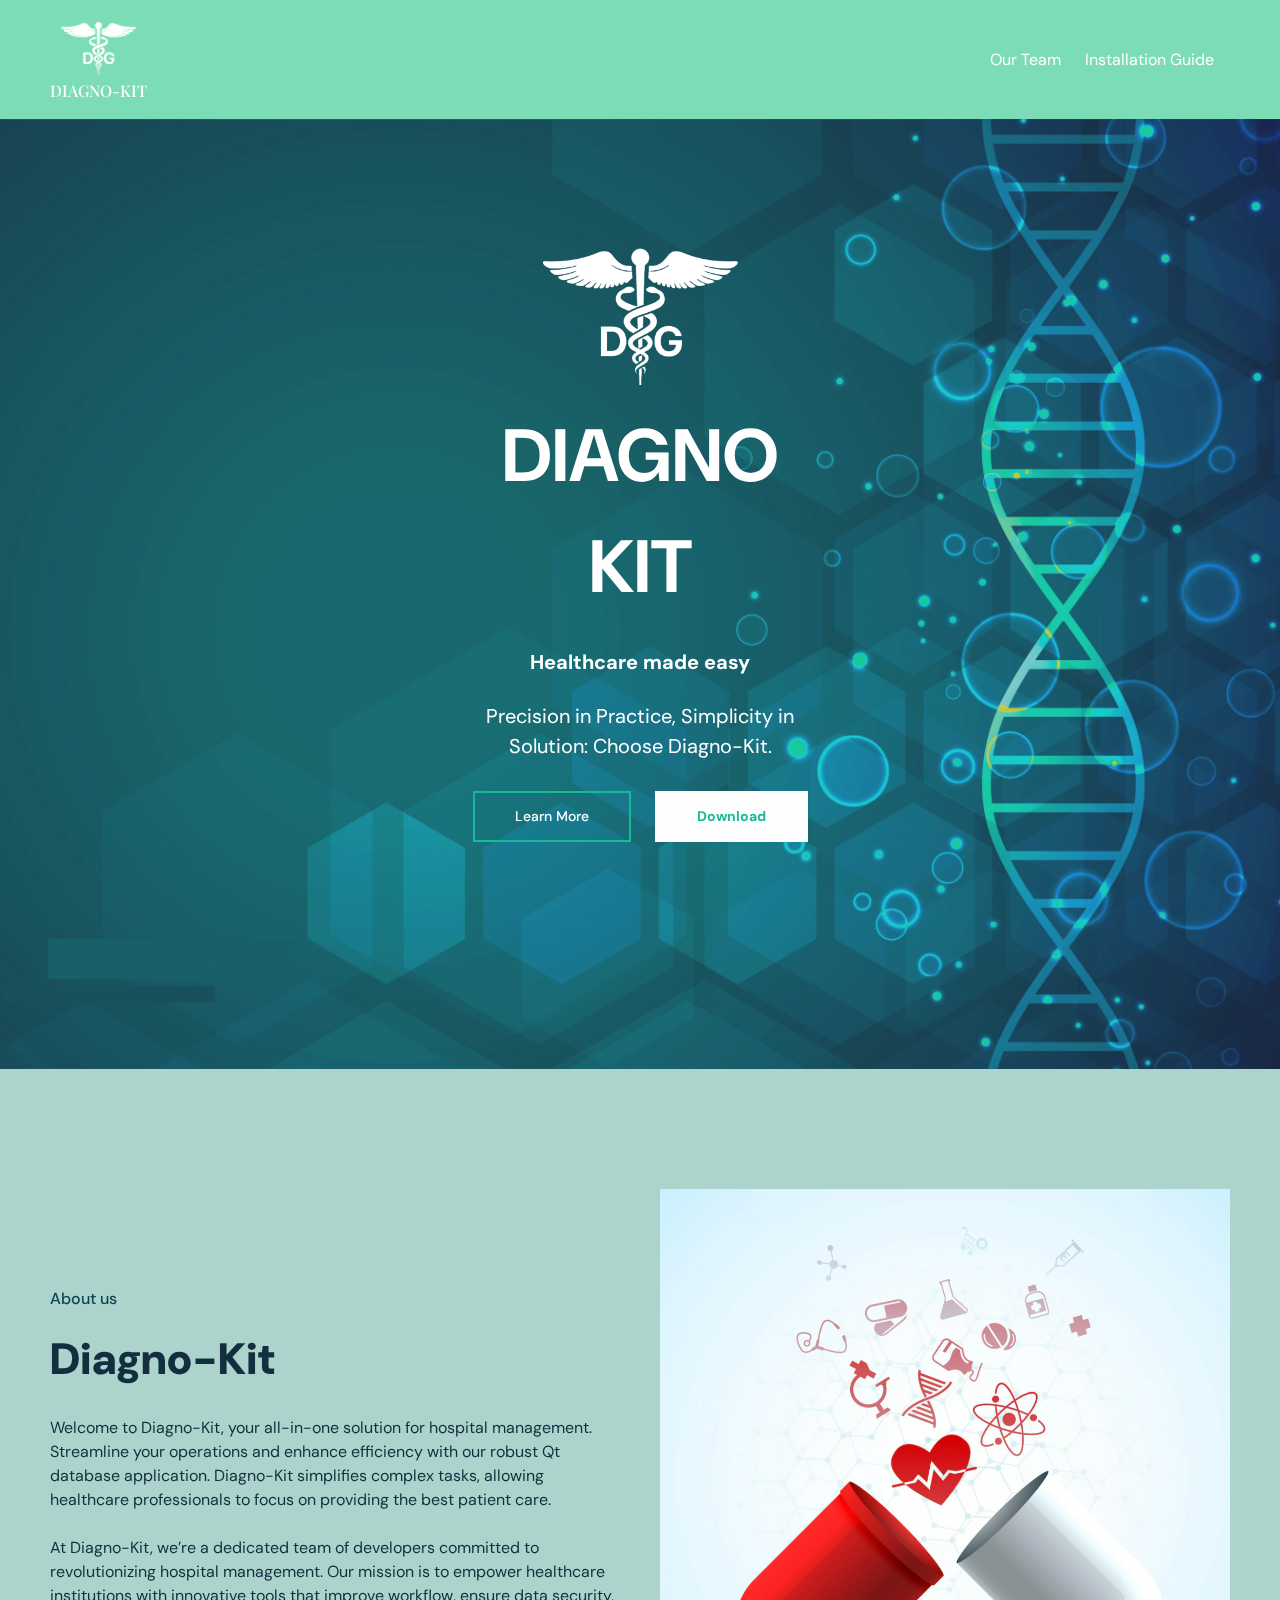
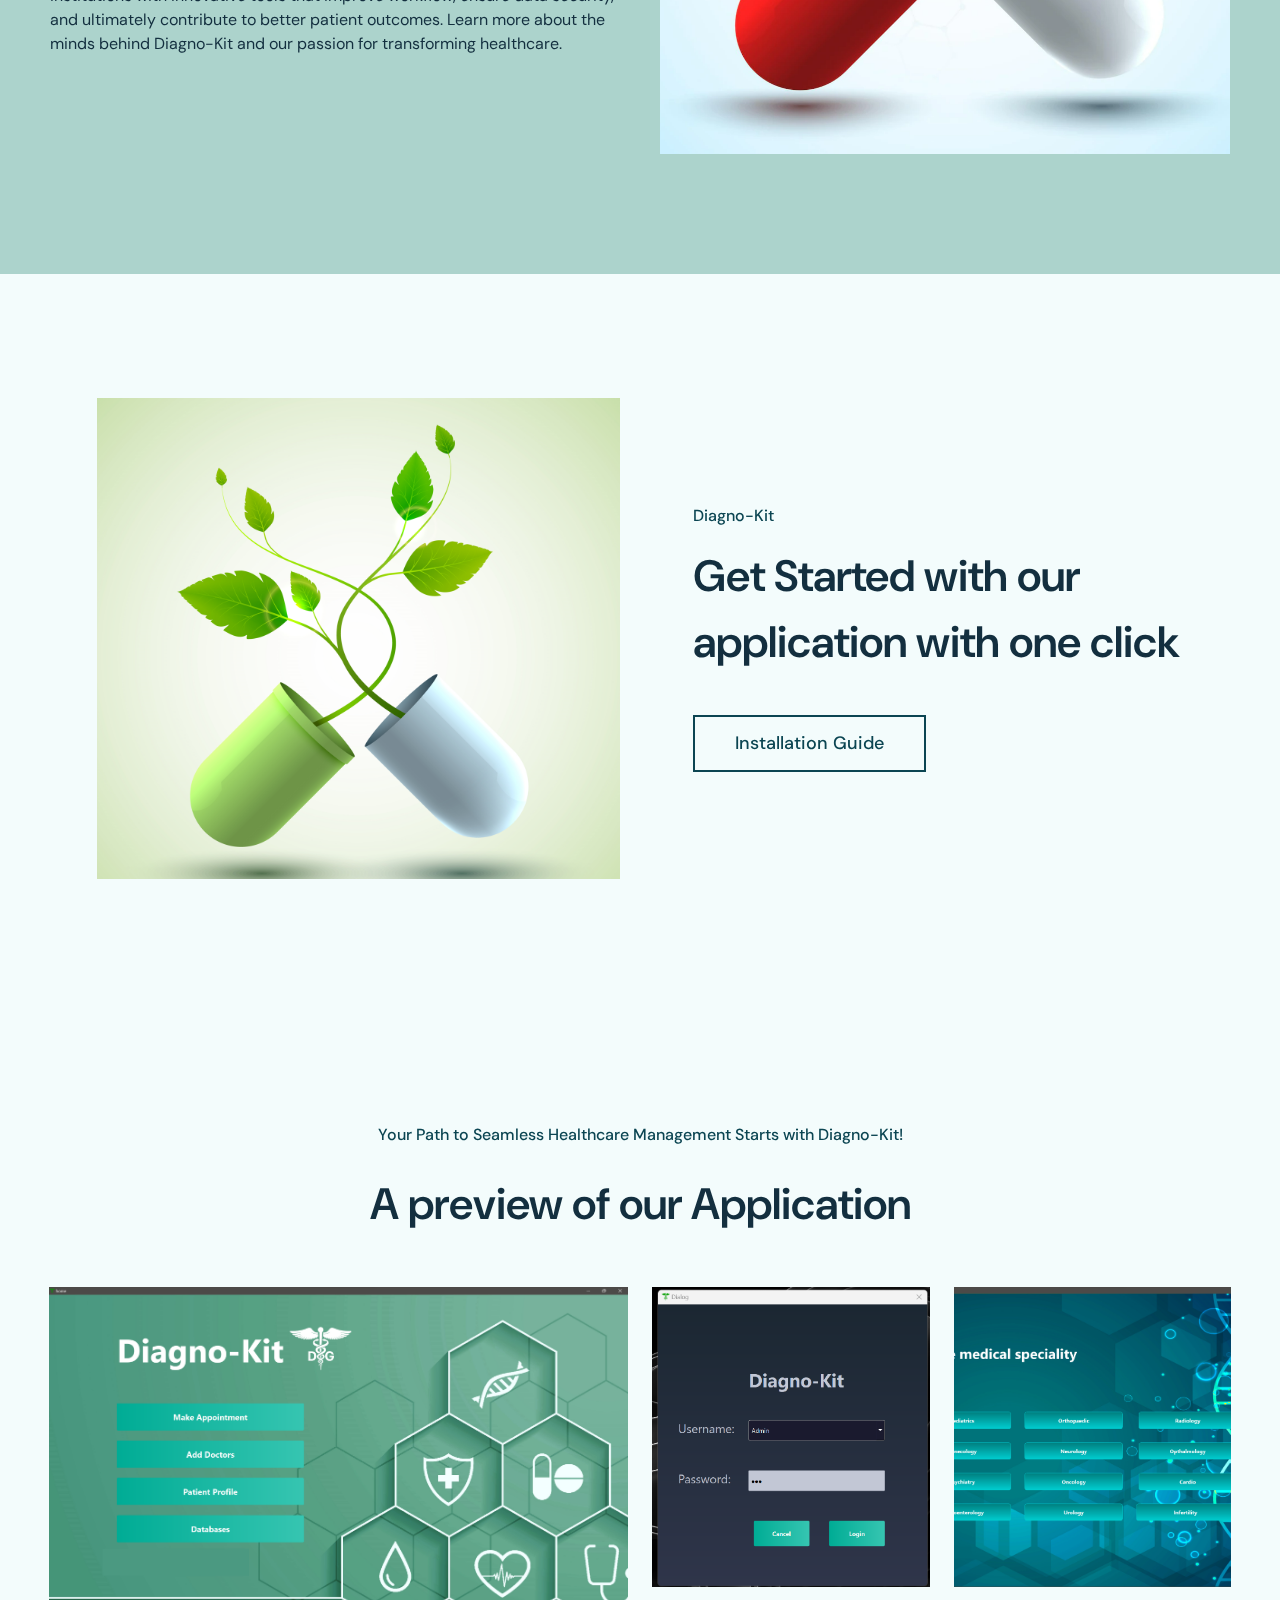
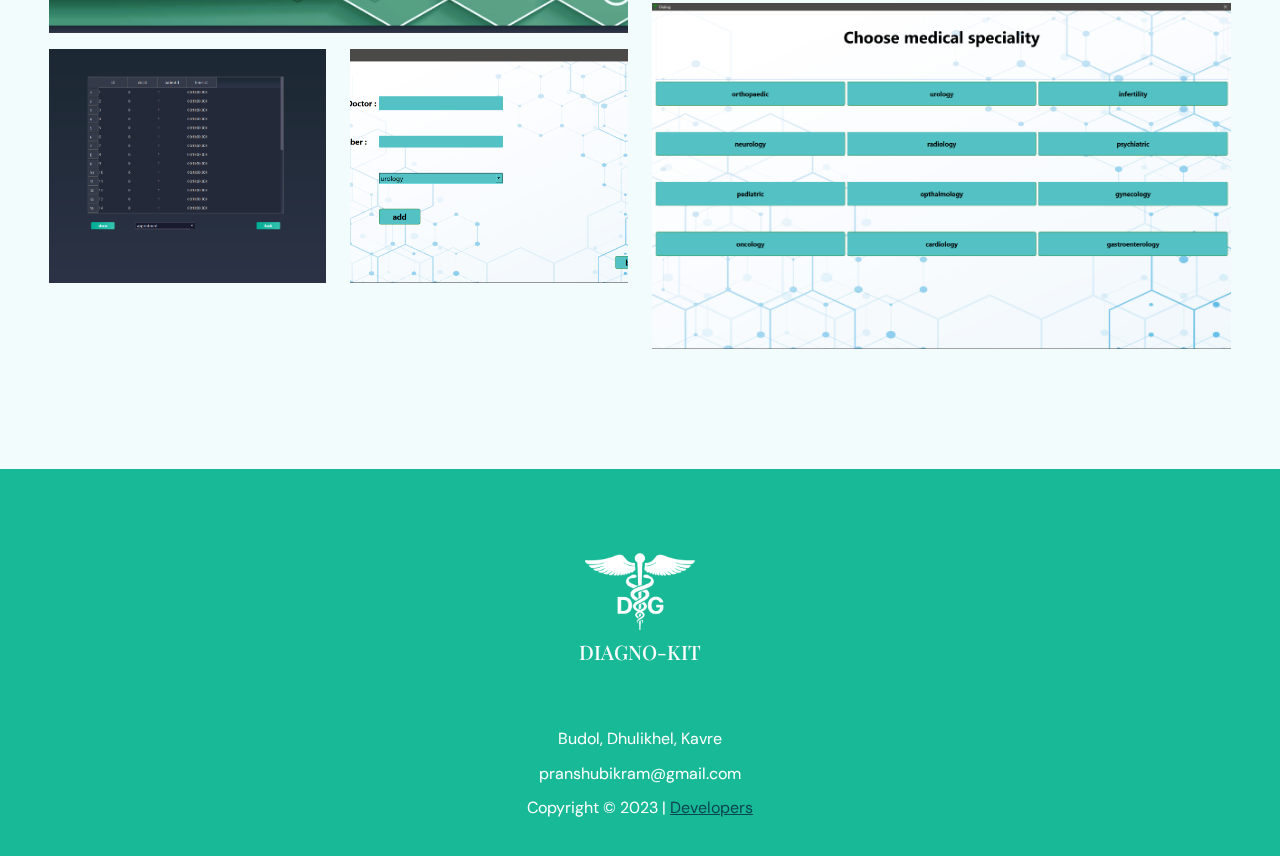
==== index.html @ 39d8a8ff "initial" ====
<!DOCTYPE html>
<html lang="en-US">
<head>
	<meta charset="UTF-8">
	<meta name="viewport" content="width=device-width, initial-scale=1">
<meta name="robots" content="max-image-preview:large">
<title>Diagno-Kit &#8211; HealthCare made easy</title>
<link rel="alternate" type="application/rss+xml" title="Diagno-Kit &raquo; Feed" href="https://ganymede451.github.io/diagnoKitWeb/feed/">
<link rel="alternate" type="application/rss+xml" title="Diagno-Kit &raquo; Comments Feed" href="https://ganymede451.github.io/diagnoKitWeb/comments/feed/">
<script>
window._wpemojiSettings = {"baseUrl":"https:\/\/s.w.org\/images\/core\/emoji\/14.0.0\/72x72\/","ext":".png","svgUrl":"https:\/\/s.w.org\/images\/core\/emoji\/14.0.0\/svg\/","svgExt":".svg","source":{"concatemoji":"https:\/\/ganymede451.github.io\/diagnoKitWeb\/wp-includes\/js\/wp-emoji-release.min.js?ver=6.4.2"}};
/*! This file is auto-generated */
!function(i,n){var o,s,e;function c(e){try{var t={supportTests:e,timestamp:(new Date).valueOf()};sessionStorage.setItem(o,JSON.stringify(t))}catch(e){}}function p(e,t,n){e.clearRect(0,0,e.canvas.width,e.canvas.height),e.fillText(t,0,0);var t=new Uint32Array(e.getImageData(0,0,e.canvas.width,e.canvas.height).data),r=(e.clearRect(0,0,e.canvas.width,e.canvas.height),e.fillText(n,0,0),new Uint32Array(e.getImageData(0,0,e.canvas.width,e.canvas.height).data));return t.every(function(e,t){return e===r[t]})}function u(e,t,n){switch(t){case"flag":return n(e,"🏳️‍⚧️","🏳️​⚧️")?!1:!n(e,"🇺🇳","🇺​🇳")&&!n(e,"🏴󠁧󠁢󠁥󠁮󠁧󠁿","🏴​󠁧​󠁢​󠁥​󠁮​󠁧​󠁿");case"emoji":return!n(e,"🫱🏻‍🫲🏿","🫱🏻​🫲🏿")}return!1}function f(e,t,n){var r="undefined"!=typeof WorkerGlobalScope&&self instanceof WorkerGlobalScope?new OffscreenCanvas(300,150):i.createElement("canvas"),a=r.getContext("2d",{willReadFrequently:!0}),o=(a.textBaseline="top",a.font="600 32px Arial",{});return e.forEach(function(e){o[e]=t(a,e,n)}),o}function t(e){var t=i.createElement("script");t.src=e,t.defer=!0,i.head.appendChild(t)}"undefined"!=typeof Promise&&(o="wpEmojiSettingsSupports",s=["flag","emoji"],n.supports={everything:!0,everythingExceptFlag:!0},e=new Promise(function(e){i.addEventListener("DOMContentLoaded",e,{once:!0})}),new Promise(function(t){var n=function(){try{var e=JSON.parse(sessionStorage.getItem(o));if("object"==typeof e&&"number"==typeof e.timestamp&&(new Date).valueOf()<e.timestamp+604800&&"object"==typeof e.supportTests)return e.supportTests}catch(e){}return null}();if(!n){if("undefined"!=typeof Worker&&"undefined"!=typeof OffscreenCanvas&&"undefined"!=typeof URL&&URL.createObjectURL&&"undefined"!=typeof Blob)try{var e="postMessage("+f.toString()+"("+[JSON.stringify(s),u.toString(),p.toString()].join(",")+"));",r=new Blob([e],{type:"text/javascript"}),a=new Worker(URL.createObjectURL(r),{name:"wpTestEmojiSupports"});return void(a.onmessage=function(e){c(n=e.data),a.terminate(),t(n)})}catch(e){}c(n=f(s,u,p))}t(n)}).then(function(e){for(var t in e)n.supports[t]=e[t],n.supports.everything=n.supports.everything&&n.supports[t],"flag"!==t&&(n.supports.everythingExceptFlag=n.supports.everythingExceptFlag&&n.supports[t]);n.supports.everythingExceptFlag=n.supports.everythingExceptFlag&&!n.supports.flag,n.DOMReady=!1,n.readyCallback=function(){n.DOMReady=!0}}).then(function(){return e}).then(function(){var e;n.supports.everything||(n.readyCallback(),(e=n.source||{}).concatemoji?t(e.concatemoji):e.wpemoji&&e.twemoji&&(t(e.twemoji),t(e.wpemoji)))}))}((window,document),window._wpemojiSettings);
</script>
<style id="wp-block-site-logo-inline-css">.wp-block-site-logo{box-sizing:border-box;line-height:0}.wp-block-site-logo a{display:inline-block;line-height:0}.wp-block-site-logo.is-default-size img{height:auto;width:120px}.wp-block-site-logo img{height:auto;max-width:100%}.wp-block-site-logo a,.wp-block-site-logo img{border-radius:inherit}.wp-block-site-logo.aligncenter{margin-left:auto;margin-right:auto;text-align:center}.wp-block-site-logo.is-style-rounded{border-radius:9999px}</style>
<style id="wp-block-site-title-inline-css">.wp-block-site-title a{color:inherit}</style>
<style id="wp-block-group-inline-css">.wp-block-group{box-sizing:border-box}</style>
<style id="wp-block-group-theme-inline-css">:where(.wp-block-group.has-background){padding:1.25em 2.375em}</style>
<style id="wp-block-navigation-link-inline-css">.wp-block-navigation .wp-block-navigation-item__label{overflow-wrap:break-word}.wp-block-navigation .wp-block-navigation-item__description{display:none}</style>
<link rel="stylesheet" id="wp-block-navigation-css" href="https://ganymede451.github.io/diagnoKitWeb/wp-includes/blocks/navigation/style.min.css?ver=6.4.2" media="all">
<style id="wp-block-navigation-inline-css">.wp-block-navigation a:where(:not(.wp-element-button)){color: inherit;}</style>
<style id="wp-block-template-part-theme-inline-css">.wp-block-template-part.has-background{margin-bottom:0;margin-top:0;padding:1.25em 2.375em}</style>
<style id="wp-block-image-inline-css">.wp-block-image img{box-sizing:border-box;height:auto;max-width:100%;vertical-align:bottom}.wp-block-image[style*=border-radius] img,.wp-block-image[style*=border-radius]>a{border-radius:inherit}.wp-block-image.has-custom-border img{box-sizing:border-box}.wp-block-image.aligncenter{text-align:center}.wp-block-image.alignfull img,.wp-block-image.alignwide img{height:auto;width:100%}.wp-block-image .aligncenter,.wp-block-image .alignleft,.wp-block-image .alignright,.wp-block-image.aligncenter,.wp-block-image.alignleft,.wp-block-image.alignright{display:table}.wp-block-image .aligncenter>figcaption,.wp-block-image .alignleft>figcaption,.wp-block-image .alignright>figcaption,.wp-block-image.aligncenter>figcaption,.wp-block-image.alignleft>figcaption,.wp-block-image.alignright>figcaption{caption-side:bottom;display:table-caption}.wp-block-image .alignleft{float:left;margin:.5em 1em .5em 0}.wp-block-image .alignright{float:right;margin:.5em 0 .5em 1em}.wp-block-image .aligncenter{margin-left:auto;margin-right:auto}.wp-block-image figcaption{margin-bottom:1em;margin-top:.5em}.wp-block-image .is-style-rounded img,.wp-block-image.is-style-circle-mask img,.wp-block-image.is-style-rounded img{border-radius:9999px}@supports ((-webkit-mask-image:none) or (mask-image:none)) or (-webkit-mask-image:none){.wp-block-image.is-style-circle-mask img{border-radius:0;-webkit-mask-image:url('data:image/svg+xml;utf8,<svg viewBox="0 0 100 100" xmlns="http://www.w3.org/2000/svg"><circle cx="50" cy="50" r="50"/></svg>');mask-image:url('data:image/svg+xml;utf8,<svg viewBox="0 0 100 100" xmlns="http://www.w3.org/2000/svg"><circle cx="50" cy="50" r="50"/></svg>');mask-mode:alpha;-webkit-mask-position:center;mask-position:center;-webkit-mask-repeat:no-repeat;mask-repeat:no-repeat;-webkit-mask-size:contain;mask-size:contain}}.wp-block-image :where(.has-border-color){border-style:solid}.wp-block-image :where([style*=border-top-color]){border-top-style:solid}.wp-block-image :where([style*=border-right-color]){border-right-style:solid}.wp-block-image :where([style*=border-bottom-color]){border-bottom-style:solid}.wp-block-image :where([style*=border-left-color]){border-left-style:solid}.wp-block-image :where([style*=border-width]){border-style:solid}.wp-block-image :where([style*=border-top-width]){border-top-style:solid}.wp-block-image :where([style*=border-right-width]){border-right-style:solid}.wp-block-image :where([style*=border-bottom-width]){border-bottom-style:solid}.wp-block-image :where([style*=border-left-width]){border-left-style:solid}.wp-block-image figure{margin:0}.wp-lightbox-container{display:flex;flex-direction:column;position:relative}.wp-lightbox-container img{cursor:zoom-in}.wp-lightbox-container img:hover+button{opacity:1}.wp-lightbox-container button{align-items:center;-webkit-backdrop-filter:blur(16px) saturate(180%);backdrop-filter:blur(16px) saturate(180%);background-color:rgba(90,90,90,.25);border:none;border-radius:4px;cursor:zoom-in;display:flex;height:20px;justify-content:center;opacity:0;padding:0;position:absolute;right:16px;text-align:center;top:16px;transition:opacity .2s ease;width:20px;z-index:100}.wp-lightbox-container button:focus-visible{outline:3px auto rgba(90,90,90,.25);outline:3px auto -webkit-focus-ring-color;outline-offset:3px}.wp-lightbox-container button:hover{cursor:pointer;opacity:1}.wp-lightbox-container button:focus{opacity:1}.wp-lightbox-container button:focus,.wp-lightbox-container button:hover,.wp-lightbox-container button:not(:hover):not(:active):not(.has-background){background-color:rgba(90,90,90,.25);border:none}.wp-lightbox-overlay{box-sizing:border-box;cursor:zoom-out;height:100vh;left:0;overflow:hidden;position:fixed;top:0;visibility:hidden;width:100vw;z-index:100000}.wp-lightbox-overlay .close-button{align-items:center;cursor:pointer;display:flex;justify-content:center;min-height:40px;min-width:40px;padding:0;position:absolute;right:calc(env(safe-area-inset-right) + 16px);top:calc(env(safe-area-inset-top) + 16px);z-index:5000000}.wp-lightbox-overlay .close-button:focus,.wp-lightbox-overlay .close-button:hover,.wp-lightbox-overlay .close-button:not(:hover):not(:active):not(.has-background){background:none;border:none}.wp-lightbox-overlay .lightbox-image-container{height:var(--wp--lightbox-container-height);left:50%;overflow:hidden;position:absolute;top:50%;transform:translate(-50%,-50%);transform-origin:top left;width:var(--wp--lightbox-container-width);z-index:9999999999}.wp-lightbox-overlay .wp-block-image{align-items:center;box-sizing:border-box;display:flex;height:100%;justify-content:center;margin:0;position:relative;transform-origin:0 0;width:100%;z-index:3000000}.wp-lightbox-overlay .wp-block-image img{height:var(--wp--lightbox-image-height);min-height:var(--wp--lightbox-image-height);min-width:var(--wp--lightbox-image-width);width:var(--wp--lightbox-image-width)}.wp-lightbox-overlay .wp-block-image figcaption{display:none}.wp-lightbox-overlay button{background:none;border:none}.wp-lightbox-overlay .scrim{background-color:#fff;height:100%;opacity:.9;position:absolute;width:100%;z-index:2000000}.wp-lightbox-overlay.active{animation:turn-on-visibility .25s both;visibility:visible}.wp-lightbox-overlay.active img{animation:turn-on-visibility .35s both}.wp-lightbox-overlay.hideanimationenabled:not(.active){animation:turn-off-visibility .35s both}.wp-lightbox-overlay.hideanimationenabled:not(.active) img{animation:turn-off-visibility .25s both}@media (prefers-reduced-motion:no-preference){.wp-lightbox-overlay.zoom.active{animation:none;opacity:1;visibility:visible}.wp-lightbox-overlay.zoom.active .lightbox-image-container{animation:lightbox-zoom-in .4s}.wp-lightbox-overlay.zoom.active .lightbox-image-container img{animation:none}.wp-lightbox-overlay.zoom.active .scrim{animation:turn-on-visibility .4s forwards}.wp-lightbox-overlay.zoom.hideanimationenabled:not(.active){animation:none}.wp-lightbox-overlay.zoom.hideanimationenabled:not(.active) .lightbox-image-container{animation:lightbox-zoom-out .4s}.wp-lightbox-overlay.zoom.hideanimationenabled:not(.active) .lightbox-image-container img{animation:none}.wp-lightbox-overlay.zoom.hideanimationenabled:not(.active) .scrim{animation:turn-off-visibility .4s forwards}}@keyframes turn-on-visibility{0%{opacity:0}to{opacity:1}}@keyframes turn-off-visibility{0%{opacity:1;visibility:visible}99%{opacity:0;visibility:visible}to{opacity:0;visibility:hidden}}@keyframes lightbox-zoom-in{0%{transform:translate(calc(-50vw + var(--wp--lightbox-initial-left-position)),calc(-50vh + var(--wp--lightbox-initial-top-position))) scale(var(--wp--lightbox-scale))}to{transform:translate(-50%,-50%) scale(1)}}@keyframes lightbox-zoom-out{0%{transform:translate(-50%,-50%) scale(1);visibility:visible}99%{visibility:visible}to{transform:translate(calc(-50vw + var(--wp--lightbox-initial-left-position)),calc(-50vh + var(--wp--lightbox-initial-top-position))) scale(var(--wp--lightbox-scale));visibility:hidden}}</style>
<style id="wp-block-image-theme-inline-css">.wp-block-image figcaption{color:#555;font-size:13px;text-align:center}.is-dark-theme .wp-block-image figcaption{color:hsla(0,0%,100%,.65)}.wp-block-image{margin:0 0 1em}</style>
<style id="wp-block-heading-inline-css">h1.has-background,h2.has-background,h3.has-background,h4.has-background,h5.has-background,h6.has-background{padding:1.25em 2.375em}h1.has-text-align-left[style*=writing-mode]:where([style*=vertical-lr]),h1.has-text-align-right[style*=writing-mode]:where([style*=vertical-rl]),h2.has-text-align-left[style*=writing-mode]:where([style*=vertical-lr]),h2.has-text-align-right[style*=writing-mode]:where([style*=vertical-rl]),h3.has-text-align-left[style*=writing-mode]:where([style*=vertical-lr]),h3.has-text-align-right[style*=writing-mode]:where([style*=vertical-rl]),h4.has-text-align-left[style*=writing-mode]:where([style*=vertical-lr]),h4.has-text-align-right[style*=writing-mode]:where([style*=vertical-rl]),h5.has-text-align-left[style*=writing-mode]:where([style*=vertical-lr]),h5.has-text-align-right[style*=writing-mode]:where([style*=vertical-rl]),h6.has-text-align-left[style*=writing-mode]:where([style*=vertical-lr]),h6.has-text-align-right[style*=writing-mode]:where([style*=vertical-rl]){rotate:180deg}</style>
<style id="wp-block-paragraph-inline-css">.is-small-text{font-size:.875em}.is-regular-text{font-size:1em}.is-large-text{font-size:2.25em}.is-larger-text{font-size:3em}.has-drop-cap:not(:focus):first-letter{float:left;font-size:8.4em;font-style:normal;font-weight:100;line-height:.68;margin:.05em .1em 0 0;text-transform:uppercase}body.rtl .has-drop-cap:not(:focus):first-letter{float:none;margin-left:.1em}p.has-drop-cap.has-background{overflow:hidden}p.has-background{padding:1.25em 2.375em}:where(p.has-text-color:not(.has-link-color)) a{color:inherit}p.has-text-align-left[style*="writing-mode:vertical-lr"],p.has-text-align-right[style*="writing-mode:vertical-rl"]{rotate:180deg}</style>
<style id="wp-block-button-inline-css">.wp-block-button__link{box-sizing:border-box;cursor:pointer;display:inline-block;text-align:center;word-break:break-word}.wp-block-button__link.aligncenter{text-align:center}.wp-block-button__link.alignright{text-align:right}:where(.wp-block-button__link){border-radius:9999px;box-shadow:none;padding:calc(.667em + 2px) calc(1.333em + 2px);text-decoration:none}.wp-block-button[style*=text-decoration] .wp-block-button__link{text-decoration:inherit}.wp-block-buttons>.wp-block-button.has-custom-width{max-width:none}.wp-block-buttons>.wp-block-button.has-custom-width .wp-block-button__link{width:100%}.wp-block-buttons>.wp-block-button.has-custom-font-size .wp-block-button__link{font-size:inherit}.wp-block-buttons>.wp-block-button.wp-block-button__width-25{width:calc(25% - var(--wp--style--block-gap, .5em)*.75)}.wp-block-buttons>.wp-block-button.wp-block-button__width-50{width:calc(50% - var(--wp--style--block-gap, .5em)*.5)}.wp-block-buttons>.wp-block-button.wp-block-button__width-75{width:calc(75% - var(--wp--style--block-gap, .5em)*.25)}.wp-block-buttons>.wp-block-button.wp-block-button__width-100{flex-basis:100%;width:100%}.wp-block-buttons.is-vertical>.wp-block-button.wp-block-button__width-25{width:25%}.wp-block-buttons.is-vertical>.wp-block-button.wp-block-button__width-50{width:50%}.wp-block-buttons.is-vertical>.wp-block-button.wp-block-button__width-75{width:75%}.wp-block-button.is-style-squared,.wp-block-button__link.wp-block-button.is-style-squared{border-radius:0}.wp-block-button.no-border-radius,.wp-block-button__link.no-border-radius{border-radius:0!important}.wp-block-button .wp-block-button__link.is-style-outline,.wp-block-button.is-style-outline>.wp-block-button__link{border:2px solid;padding:.667em 1.333em}.wp-block-button .wp-block-button__link.is-style-outline:not(.has-text-color),.wp-block-button.is-style-outline>.wp-block-button__link:not(.has-text-color){color:currentColor}.wp-block-button .wp-block-button__link.is-style-outline:not(.has-background),.wp-block-button.is-style-outline>.wp-block-button__link:not(.has-background){background-color:transparent;background-image:none}.wp-block-button .wp-block-button__link:where(.has-border-color){border-width:initial}.wp-block-button .wp-block-button__link:where([style*=border-top-color]){border-top-width:medium}.wp-block-button .wp-block-button__link:where([style*=border-right-color]){border-right-width:medium}.wp-block-button .wp-block-button__link:where([style*=border-bottom-color]){border-bottom-width:medium}.wp-block-button .wp-block-button__link:where([style*=border-left-color]){border-left-width:medium}.wp-block-button .wp-block-button__link:where([style*=border-style]){border-width:initial}.wp-block-button .wp-block-button__link:where([style*=border-top-style]){border-top-width:medium}.wp-block-button .wp-block-button__link:where([style*=border-right-style]){border-right-width:medium}.wp-block-button .wp-block-button__link:where([style*=border-bottom-style]){border-bottom-width:medium}.wp-block-button .wp-block-button__link:where([style*=border-left-style]){border-left-width:medium}</style>
<style id="wp-block-buttons-inline-css">.wp-block-buttons.is-vertical{flex-direction:column}.wp-block-buttons.is-vertical>.wp-block-button:last-child{margin-bottom:0}.wp-block-buttons>.wp-block-button{display:inline-block;margin:0}.wp-block-buttons.is-content-justification-left{justify-content:flex-start}.wp-block-buttons.is-content-justification-left.is-vertical{align-items:flex-start}.wp-block-buttons.is-content-justification-center{justify-content:center}.wp-block-buttons.is-content-justification-center.is-vertical{align-items:center}.wp-block-buttons.is-content-justification-right{justify-content:flex-end}.wp-block-buttons.is-content-justification-right.is-vertical{align-items:flex-end}.wp-block-buttons.is-content-justification-space-between{justify-content:space-between}.wp-block-buttons.aligncenter{text-align:center}.wp-block-buttons:not(.is-content-justification-space-between,.is-content-justification-right,.is-content-justification-left,.is-content-justification-center) .wp-block-button.aligncenter{margin-left:auto;margin-right:auto;width:100%}.wp-block-buttons[style*=text-decoration] .wp-block-button,.wp-block-buttons[style*=text-decoration] .wp-block-button__link{text-decoration:inherit}.wp-block-buttons.has-custom-font-size .wp-block-button__link{font-size:inherit}.wp-block-button.aligncenter{text-align:center}</style>
<link rel="stylesheet" id="wp-block-cover-css" href="https://ganymede451.github.io/diagnoKitWeb/wp-includes/blocks/cover/style.min.css?ver=6.4.2" media="all">
<style id="wp-block-columns-inline-css">.wp-block-columns{align-items:normal!important;box-sizing:border-box;display:flex;flex-wrap:wrap!important}@media (min-width:782px){.wp-block-columns{flex-wrap:nowrap!important}}.wp-block-columns.are-vertically-aligned-top{align-items:flex-start}.wp-block-columns.are-vertically-aligned-center{align-items:center}.wp-block-columns.are-vertically-aligned-bottom{align-items:flex-end}@media (max-width:781px){.wp-block-columns:not(.is-not-stacked-on-mobile)>.wp-block-column{flex-basis:100%!important}}@media (min-width:782px){.wp-block-columns:not(.is-not-stacked-on-mobile)>.wp-block-column{flex-basis:0;flex-grow:1}.wp-block-columns:not(.is-not-stacked-on-mobile)>.wp-block-column[style*=flex-basis]{flex-grow:0}}.wp-block-columns.is-not-stacked-on-mobile{flex-wrap:nowrap!important}.wp-block-columns.is-not-stacked-on-mobile>.wp-block-column{flex-basis:0;flex-grow:1}.wp-block-columns.is-not-stacked-on-mobile>.wp-block-column[style*=flex-basis]{flex-grow:0}:where(.wp-block-columns){margin-bottom:1.75em}:where(.wp-block-columns.has-background){padding:1.25em 2.375em}.wp-block-column{flex-grow:1;min-width:0;overflow-wrap:break-word;word-break:break-word}.wp-block-column.is-vertically-aligned-top{align-self:flex-start}.wp-block-column.is-vertically-aligned-center{align-self:center}.wp-block-column.is-vertically-aligned-bottom{align-self:flex-end}.wp-block-column.is-vertically-aligned-stretch{align-self:stretch}.wp-block-column.is-vertically-aligned-bottom,.wp-block-column.is-vertically-aligned-center,.wp-block-column.is-vertically-aligned-top{width:100%}</style>
<style id="wp-block-spacer-inline-css">.wp-block-spacer{clear:both}</style>
<link rel="stylesheet" id="wp-block-gallery-css" href="https://ganymede451.github.io/diagnoKitWeb/wp-includes/blocks/gallery/style.min.css?ver=6.4.2" media="all">
<style id="wp-block-gallery-theme-inline-css">.blocks-gallery-caption{color:#555;font-size:13px;text-align:center}.is-dark-theme .blocks-gallery-caption{color:hsla(0,0%,100%,.65)}</style>
<style id="wp-emoji-styles-inline-css">img.wp-smiley, img.emoji {
		display: inline !important;
		border: none !important;
		box-shadow: none !important;
		height: 1em !important;
		width: 1em !important;
		margin: 0 0.07em !important;
		vertical-align: -0.1em !important;
		background: none !important;
		padding: 0 !important;
	}</style>
<style id="wp-block-library-inline-css">:root{--wp-admin-theme-color:#007cba;--wp-admin-theme-color--rgb:0,124,186;--wp-admin-theme-color-darker-10:#006ba1;--wp-admin-theme-color-darker-10--rgb:0,107,161;--wp-admin-theme-color-darker-20:#005a87;--wp-admin-theme-color-darker-20--rgb:0,90,135;--wp-admin-border-width-focus:2px;--wp-block-synced-color:#7a00df;--wp-block-synced-color--rgb:122,0,223}@media (min-resolution:192dpi){:root{--wp-admin-border-width-focus:1.5px}}.wp-element-button{cursor:pointer}:root{--wp--preset--font-size--normal:16px;--wp--preset--font-size--huge:42px}:root .has-very-light-gray-background-color{background-color:#eee}:root .has-very-dark-gray-background-color{background-color:#313131}:root .has-very-light-gray-color{color:#eee}:root .has-very-dark-gray-color{color:#313131}:root .has-vivid-green-cyan-to-vivid-cyan-blue-gradient-background{background:linear-gradient(135deg,#00d084,#0693e3)}:root .has-purple-crush-gradient-background{background:linear-gradient(135deg,#34e2e4,#4721fb 50%,#ab1dfe)}:root .has-hazy-dawn-gradient-background{background:linear-gradient(135deg,#faaca8,#dad0ec)}:root .has-subdued-olive-gradient-background{background:linear-gradient(135deg,#fafae1,#67a671)}:root .has-atomic-cream-gradient-background{background:linear-gradient(135deg,#fdd79a,#004a59)}:root .has-nightshade-gradient-background{background:linear-gradient(135deg,#330968,#31cdcf)}:root .has-midnight-gradient-background{background:linear-gradient(135deg,#020381,#2874fc)}.has-regular-font-size{font-size:1em}.has-larger-font-size{font-size:2.625em}.has-normal-font-size{font-size:var(--wp--preset--font-size--normal)}.has-huge-font-size{font-size:var(--wp--preset--font-size--huge)}.has-text-align-center{text-align:center}.has-text-align-left{text-align:left}.has-text-align-right{text-align:right}#end-resizable-editor-section{display:none}.aligncenter{clear:both}.items-justified-left{justify-content:flex-start}.items-justified-center{justify-content:center}.items-justified-right{justify-content:flex-end}.items-justified-space-between{justify-content:space-between}.screen-reader-text{clip:rect(1px,1px,1px,1px);word-wrap:normal!important;border:0;-webkit-clip-path:inset(50%);clip-path:inset(50%);height:1px;margin:-1px;overflow:hidden;padding:0;position:absolute;width:1px}.screen-reader-text:focus{clip:auto!important;background-color:#ddd;-webkit-clip-path:none;clip-path:none;color:#444;display:block;font-size:1em;height:auto;left:5px;line-height:normal;padding:15px 23px 14px;text-decoration:none;top:5px;width:auto;z-index:100000}html :where(.has-border-color){border-style:solid}html :where([style*=border-top-color]){border-top-style:solid}html :where([style*=border-right-color]){border-right-style:solid}html :where([style*=border-bottom-color]){border-bottom-style:solid}html :where([style*=border-left-color]){border-left-style:solid}html :where([style*=border-width]){border-style:solid}html :where([style*=border-top-width]){border-top-style:solid}html :where([style*=border-right-width]){border-right-style:solid}html :where([style*=border-bottom-width]){border-bottom-style:solid}html :where([style*=border-left-width]){border-left-style:solid}html :where(img[class*=wp-image-]){height:auto;max-width:100%}:where(figure){margin:0 0 1em}html :where(.is-position-sticky){--wp-admin--admin-bar--position-offset:var(--wp-admin--admin-bar--height,0px)}@media screen and (max-width:600px){html :where(.is-position-sticky){--wp-admin--admin-bar--position-offset:0px}}</style>
<link rel="stylesheet" id="fotawp-blocks-style-css" href="https://ganymede451.github.io/diagnoKitWeb/wp-content/themes/fotawp/assets/css/blocks.css?ver=6.4.2" media="all">
<style id="global-styles-inline-css">body{--wp--preset--color--black: #000000;--wp--preset--color--cyan-bluish-gray: #abb8c3;--wp--preset--color--white: #ffffff;--wp--preset--color--pale-pink: #f78da7;--wp--preset--color--vivid-red: #cf2e2e;--wp--preset--color--luminous-vivid-orange: #ff6900;--wp--preset--color--luminous-vivid-amber: #fcb900;--wp--preset--color--light-green-cyan: #7bdcb5;--wp--preset--color--vivid-green-cyan: #00d084;--wp--preset--color--pale-cyan-blue: #8ed1fc;--wp--preset--color--vivid-cyan-blue: #0693e3;--wp--preset--color--vivid-purple: #9b51e0;--wp--preset--color--primary: #0B4552;--wp--preset--color--secondary: #E9BE4D;--wp--preset--color--tertiary: #18B996;--wp--preset--color--accent: #1CC6A1;--wp--preset--color--accent-lite: #33EAC2;--wp--preset--color--background-alt: #F3FCFC;--wp--preset--color--foreground: #747474;--wp--preset--color--background: #ffffff;--wp--preset--color--heading-color: #132F3F;--wp--preset--color--sub-heading-color: #515151;--wp--preset--color--foregound-alt: #FEFEFE;--wp--preset--color--border-color: #E7F9F8;--wp--preset--color--transparent: #ffffff00;--wp--preset--gradient--vivid-cyan-blue-to-vivid-purple: linear-gradient(135deg,rgba(6,147,227,1) 0%,rgb(155,81,224) 100%);--wp--preset--gradient--light-green-cyan-to-vivid-green-cyan: linear-gradient(135deg,rgb(122,220,180) 0%,rgb(0,208,130) 100%);--wp--preset--gradient--luminous-vivid-amber-to-luminous-vivid-orange: linear-gradient(135deg,rgba(252,185,0,1) 0%,rgba(255,105,0,1) 100%);--wp--preset--gradient--luminous-vivid-orange-to-vivid-red: linear-gradient(135deg,rgba(255,105,0,1) 0%,rgb(207,46,46) 100%);--wp--preset--gradient--very-light-gray-to-cyan-bluish-gray: linear-gradient(135deg,rgb(238,238,238) 0%,rgb(169,184,195) 100%);--wp--preset--gradient--cool-to-warm-spectrum: linear-gradient(135deg,rgb(74,234,220) 0%,rgb(151,120,209) 20%,rgb(207,42,186) 40%,rgb(238,44,130) 60%,rgb(251,105,98) 80%,rgb(254,248,76) 100%);--wp--preset--gradient--blush-light-purple: linear-gradient(135deg,rgb(255,206,236) 0%,rgb(152,150,240) 100%);--wp--preset--gradient--blush-bordeaux: linear-gradient(135deg,rgb(254,205,165) 0%,rgb(254,45,45) 50%,rgb(107,0,62) 100%);--wp--preset--gradient--luminous-dusk: linear-gradient(135deg,rgb(255,203,112) 0%,rgb(199,81,192) 50%,rgb(65,88,208) 100%);--wp--preset--gradient--pale-ocean: linear-gradient(135deg,rgb(255,245,203) 0%,rgb(182,227,212) 50%,rgb(51,167,181) 100%);--wp--preset--gradient--electric-grass: linear-gradient(135deg,rgb(202,248,128) 0%,rgb(113,206,126) 100%);--wp--preset--gradient--midnight: linear-gradient(135deg,rgb(2,3,129) 0%,rgb(40,116,252) 100%);--wp--preset--gradient--first-primary-gradient: linear-gradient(320deg, var(--wp--preset--color--tertiary) 30%, var(--wp--preset--color--primary) 70%);--wp--preset--gradient--second-primary-gradient: linear-gradient(90deg, var(--wp--preset--color--tertiary) -50%,var(--wp--preset--color--primary) 100%);--wp--preset--gradient--third-primary-gradient: linear-gradient(290deg, var(--wp--preset--color--accent-lite) 0%, var(--wp--preset--color--accent) 60%, var(--wp--preset--color--primary) 120%);--wp--preset--font-size--small: 16px;--wp--preset--font-size--medium: 20px;--wp--preset--font-size--large: 24px;--wp--preset--font-size--x-large: 34px;--wp--preset--font-size--xx-small: 12px;--wp--preset--font-size--x-small: 14px;--wp--preset--font-size--xx-large: 44px;--wp--preset--font-size--xxx-large: 56px;--wp--preset--font-size--xxxx-large: 74px;--wp--preset--font-family--league-spartan: "League Spartan", sans-serif;--wp--preset--font-family--body: "Lato", sans-serif;--wp--preset--font-family--dm-sans: "DM Sans", sans-serif;--wp--preset--font-family--inter: "Inter", sans-serif;--wp--preset--font-family--albert-sans: "Albert Sans", sans-serif;--wp--preset--font-family--hanken-grotesk: "Hanken Grotesk", sans-serif;--wp--preset--font-family--playfair-display: "Playfair Display", sans-serif;--wp--preset--font-family--outfit: "Outfit", sans-serif;--wp--preset--font-family--quicksand: "Quicksand", sans-serif;--wp--preset--font-family--oswald: "Oswald", sans-serif;--wp--preset--font-family--nunito: "Nunito", sans-serif;--wp--preset--font-family--montserrat: "Montserrat", sans-serif;--wp--preset--font-family--plus-jakarta-sans: "Plus Jakarta Sans", sans-serif;--wp--preset--font-family--open-sans: "Open Sans", sans-serif;--wp--preset--spacing--20: 0.44rem;--wp--preset--spacing--30: 0.67rem;--wp--preset--spacing--40: 1rem;--wp--preset--spacing--50: 1.5rem;--wp--preset--spacing--60: 2.25rem;--wp--preset--spacing--70: 3.38rem;--wp--preset--spacing--80: 5.06rem;--wp--preset--shadow--natural: 6px 6px 9px rgba(0, 0, 0, 0.2);--wp--preset--shadow--deep: 12px 12px 50px rgba(0, 0, 0, 0.4);--wp--preset--shadow--sharp: 6px 6px 0px rgba(0, 0, 0, 0.2);--wp--preset--shadow--outlined: 6px 6px 0px -3px rgba(255, 255, 255, 1), 6px 6px rgba(0, 0, 0, 1);--wp--preset--shadow--crisp: 6px 6px 0px rgba(0, 0, 0, 1);--wp--custom--font-weight--black: 900;--wp--custom--font-weight--extra-bold: 800;--wp--custom--font-weight--bold: 700;--wp--custom--font-weight--semi-bold: 600;--wp--custom--font-weight--medium: 500;--wp--custom--font-weight--regular: 400;--wp--custom--font-weight--light: 300;--wp--custom--font-weight--extra-light: 200;--wp--custom--font-weight--thin: 100;--wp--custom--line-height--initial: 1;--wp--custom--line-height--xx-small: 1.2;--wp--custom--line-height--x-small: 1.3;--wp--custom--line-height--small: 1.4;--wp--custom--line-height--medium: 1.45;--wp--custom--line-height--large: 1.6;--wp--custom--border-radius--xx-small: 2px;--wp--custom--border-radius--x-small: 4px;--wp--custom--border-radius--small: 6px;--wp--custom--border-radius--medium: 10px;--wp--custom--border-radius--large: 30px;--wp--custom--border-radius--x-large: 50px;--wp--custom--border-radius--xx-large: 99px;--wp--custom--border-radius--full: 999px;}body { margin: 0;--wp--style--global--content-size: 100%;--wp--style--global--wide-size: 100%; }.wp-site-blocks > .alignleft { float: left; margin-right: 2em; }.wp-site-blocks > .alignright { float: right; margin-left: 2em; }.wp-site-blocks > .aligncenter { justify-content: center; margin-left: auto; margin-right: auto; }:where(.wp-site-blocks) > * { margin-block-start: 24px; margin-block-end: 0; }:where(.wp-site-blocks) > :first-child:first-child { margin-block-start: 0; }:where(.wp-site-blocks) > :last-child:last-child { margin-block-end: 0; }body { --wp--style--block-gap: 24px; }:where(body .is-layout-flow)  > :first-child:first-child{margin-block-start: 0;}:where(body .is-layout-flow)  > :last-child:last-child{margin-block-end: 0;}:where(body .is-layout-flow)  > *{margin-block-start: 24px;margin-block-end: 0;}:where(body .is-layout-constrained)  > :first-child:first-child{margin-block-start: 0;}:where(body .is-layout-constrained)  > :last-child:last-child{margin-block-end: 0;}:where(body .is-layout-constrained)  > *{margin-block-start: 24px;margin-block-end: 0;}:where(body .is-layout-flex) {gap: 24px;}:where(body .is-layout-grid) {gap: 24px;}body .is-layout-flow > .alignleft{float: left;margin-inline-start: 0;margin-inline-end: 2em;}body .is-layout-flow > .alignright{float: right;margin-inline-start: 2em;margin-inline-end: 0;}body .is-layout-flow > .aligncenter{margin-left: auto !important;margin-right: auto !important;}body .is-layout-constrained > .alignleft{float: left;margin-inline-start: 0;margin-inline-end: 2em;}body .is-layout-constrained > .alignright{float: right;margin-inline-start: 2em;margin-inline-end: 0;}body .is-layout-constrained > .aligncenter{margin-left: auto !important;margin-right: auto !important;}body .is-layout-constrained > :where(:not(.alignleft):not(.alignright):not(.alignfull)){max-width: var(--wp--style--global--content-size);margin-left: auto !important;margin-right: auto !important;}body .is-layout-constrained > .alignwide{max-width: var(--wp--style--global--wide-size);}body .is-layout-flex{display: flex;}body .is-layout-flex{flex-wrap: wrap;align-items: center;}body .is-layout-flex > *{margin: 0;}body .is-layout-grid{display: grid;}body .is-layout-grid > *{margin: 0;}body{background-color: var(--wp--preset--color--background);color: var(--wp--preset--color--foregound-alt);font-family: var(--wp--preset--font-family--dm-sans);font-size: var(--wp-preset--font-size--small);line-height: 1.5;padding-top: 0px;padding-right: 0px;padding-bottom: 0px;padding-left: 0px;}a:where(:not(.wp-element-button)){color: var(--wp--preset--color--primary);text-decoration: none;}a:where(:not(.wp-element-button)):hover{color: var(--wp--preset--color--secondary);}h1, h2, h3, h4, h5, h6{background-color: var(--wp--preset--color--transparent);color: var(--wp--preset--color--heading-color);font-family: var(--wp--preset--font-family--dm-sans);font-style: normal;font-weight: var(--wp--preset--font-weight--regular);line-height: var(--wp--preset--line-height--xxSmall);}h1{font-size: var(--wp--preset--font-size--xxx-large);font-weight: 600;line-height: var(--wp--preset--line-height--initial);margin-bottom: var(--wp--preset--spacing--small);}h2{font-size: var(--wp--preset--font-size--xx-large);font-weight: 600;line-height: var(--wp--preset--line-height--xx-small);margin-top: var(--wp--preset--spacing--medium);margin-bottom: var(--wp--preset--spacing--x-small);}h3{font-size: var(--wp--preset--font-size--x-large);font-weight: 600;line-height: var(--wp--preset--line-height--x-small);margin-top: var(--wp--preset--spacing--medium);margin-bottom: var(--wp--preset--spacing--x-small);}h4{font-size: var(--wp--preset--font-size--large);font-weight: 500;line-height: var(--wp--preset--line-height--x-small);margin-top: var(--wp--preset--spacing--small);margin-bottom: var(--wp--preset--spacing--xx-small);}h5{font-size: var(--wp--preset--font-size--medium);font-weight: 500;line-height: var(--wp--preset--line-height--medium);margin-top: var(--wp--preset--spacing--small);margin-bottom: var(--wp--preset--spacing--xx-small);}h6{font-size: var(--wp--preset--font-size--small);margin-top: var(--wp--preset--spacing--x-small);margin-bottom: var(--wp--preset--spacing--xx-small);}.wp-element-button, .wp-block-button__link{background-color: var(--wp--preset--color--primary);border-radius: 0.375em;border-color: var(--wp--preset--color--tertiary);border-width: 0;color: var(--wp--preset--color--background);font-family: inherit;font-size: var(--wp--preset--font-size--small);font-weight: var(--wp--preset--font-weight--medium);line-height: var(--wp--preset--line-height--initial);padding: calc(0.667em + 2px) calc(1.333em + 2px);text-decoration: none;}.wp-element-button:hover, .wp-block-button__link:hover{background-color: var(--wp--preset--color--secondary);}.has-black-color{color: var(--wp--preset--color--black) !important;}.has-cyan-bluish-gray-color{color: var(--wp--preset--color--cyan-bluish-gray) !important;}.has-white-color{color: var(--wp--preset--color--white) !important;}.has-pale-pink-color{color: var(--wp--preset--color--pale-pink) !important;}.has-vivid-red-color{color: var(--wp--preset--color--vivid-red) !important;}.has-luminous-vivid-orange-color{color: var(--wp--preset--color--luminous-vivid-orange) !important;}.has-luminous-vivid-amber-color{color: var(--wp--preset--color--luminous-vivid-amber) !important;}.has-light-green-cyan-color{color: var(--wp--preset--color--light-green-cyan) !important;}.has-vivid-green-cyan-color{color: var(--wp--preset--color--vivid-green-cyan) !important;}.has-pale-cyan-blue-color{color: var(--wp--preset--color--pale-cyan-blue) !important;}.has-vivid-cyan-blue-color{color: var(--wp--preset--color--vivid-cyan-blue) !important;}.has-vivid-purple-color{color: var(--wp--preset--color--vivid-purple) !important;}.has-primary-color{color: var(--wp--preset--color--primary) !important;}.has-secondary-color{color: var(--wp--preset--color--secondary) !important;}.has-tertiary-color{color: var(--wp--preset--color--tertiary) !important;}.has-accent-color{color: var(--wp--preset--color--accent) !important;}.has-accent-lite-color{color: var(--wp--preset--color--accent-lite) !important;}.has-background-alt-color{color: var(--wp--preset--color--background-alt) !important;}.has-foreground-color{color: var(--wp--preset--color--foreground) !important;}.has-background-color{color: var(--wp--preset--color--background) !important;}.has-heading-color-color{color: var(--wp--preset--color--heading-color) !important;}.has-sub-heading-color-color{color: var(--wp--preset--color--sub-heading-color) !important;}.has-foregound-alt-color{color: var(--wp--preset--color--foregound-alt) !important;}.has-border-color-color{color: var(--wp--preset--color--border-color) !important;}.has-transparent-color{color: var(--wp--preset--color--transparent) !important;}.has-black-background-color{background-color: var(--wp--preset--color--black) !important;}.has-cyan-bluish-gray-background-color{background-color: var(--wp--preset--color--cyan-bluish-gray) !important;}.has-white-background-color{background-color: var(--wp--preset--color--white) !important;}.has-pale-pink-background-color{background-color: var(--wp--preset--color--pale-pink) !important;}.has-vivid-red-background-color{background-color: var(--wp--preset--color--vivid-red) !important;}.has-luminous-vivid-orange-background-color{background-color: var(--wp--preset--color--luminous-vivid-orange) !important;}.has-luminous-vivid-amber-background-color{background-color: var(--wp--preset--color--luminous-vivid-amber) !important;}.has-light-green-cyan-background-color{background-color: var(--wp--preset--color--light-green-cyan) !important;}.has-vivid-green-cyan-background-color{background-color: var(--wp--preset--color--vivid-green-cyan) !important;}.has-pale-cyan-blue-background-color{background-color: var(--wp--preset--color--pale-cyan-blue) !important;}.has-vivid-cyan-blue-background-color{background-color: var(--wp--preset--color--vivid-cyan-blue) !important;}.has-vivid-purple-background-color{background-color: var(--wp--preset--color--vivid-purple) !important;}.has-primary-background-color{background-color: var(--wp--preset--color--primary) !important;}.has-secondary-background-color{background-color: var(--wp--preset--color--secondary) !important;}.has-tertiary-background-color{background-color: var(--wp--preset--color--tertiary) !important;}.has-accent-background-color{background-color: var(--wp--preset--color--accent) !important;}.has-accent-lite-background-color{background-color: var(--wp--preset--color--accent-lite) !important;}.has-background-alt-background-color{background-color: var(--wp--preset--color--background-alt) !important;}.has-foreground-background-color{background-color: var(--wp--preset--color--foreground) !important;}.has-background-background-color{background-color: var(--wp--preset--color--background) !important;}.has-heading-color-background-color{background-color: var(--wp--preset--color--heading-color) !important;}.has-sub-heading-color-background-color{background-color: var(--wp--preset--color--sub-heading-color) !important;}.has-foregound-alt-background-color{background-color: var(--wp--preset--color--foregound-alt) !important;}.has-border-color-background-color{background-color: var(--wp--preset--color--border-color) !important;}.has-transparent-background-color{background-color: var(--wp--preset--color--transparent) !important;}.has-black-border-color{border-color: var(--wp--preset--color--black) !important;}.has-cyan-bluish-gray-border-color{border-color: var(--wp--preset--color--cyan-bluish-gray) !important;}.has-white-border-color{border-color: var(--wp--preset--color--white) !important;}.has-pale-pink-border-color{border-color: var(--wp--preset--color--pale-pink) !important;}.has-vivid-red-border-color{border-color: var(--wp--preset--color--vivid-red) !important;}.has-luminous-vivid-orange-border-color{border-color: var(--wp--preset--color--luminous-vivid-orange) !important;}.has-luminous-vivid-amber-border-color{border-color: var(--wp--preset--color--luminous-vivid-amber) !important;}.has-light-green-cyan-border-color{border-color: var(--wp--preset--color--light-green-cyan) !important;}.has-vivid-green-cyan-border-color{border-color: var(--wp--preset--color--vivid-green-cyan) !important;}.has-pale-cyan-blue-border-color{border-color: var(--wp--preset--color--pale-cyan-blue) !important;}.has-vivid-cyan-blue-border-color{border-color: var(--wp--preset--color--vivid-cyan-blue) !important;}.has-vivid-purple-border-color{border-color: var(--wp--preset--color--vivid-purple) !important;}.has-primary-border-color{border-color: var(--wp--preset--color--primary) !important;}.has-secondary-border-color{border-color: var(--wp--preset--color--secondary) !important;}.has-tertiary-border-color{border-color: var(--wp--preset--color--tertiary) !important;}.has-accent-border-color{border-color: var(--wp--preset--color--accent) !important;}.has-accent-lite-border-color{border-color: var(--wp--preset--color--accent-lite) !important;}.has-background-alt-border-color{border-color: var(--wp--preset--color--background-alt) !important;}.has-foreground-border-color{border-color: var(--wp--preset--color--foreground) !important;}.has-background-border-color{border-color: var(--wp--preset--color--background) !important;}.has-heading-color-border-color{border-color: var(--wp--preset--color--heading-color) !important;}.has-sub-heading-color-border-color{border-color: var(--wp--preset--color--sub-heading-color) !important;}.has-foregound-alt-border-color{border-color: var(--wp--preset--color--foregound-alt) !important;}.has-border-color-border-color{border-color: var(--wp--preset--color--border-color) !important;}.has-transparent-border-color{border-color: var(--wp--preset--color--transparent) !important;}.has-vivid-cyan-blue-to-vivid-purple-gradient-background{background: var(--wp--preset--gradient--vivid-cyan-blue-to-vivid-purple) !important;}.has-light-green-cyan-to-vivid-green-cyan-gradient-background{background: var(--wp--preset--gradient--light-green-cyan-to-vivid-green-cyan) !important;}.has-luminous-vivid-amber-to-luminous-vivid-orange-gradient-background{background: var(--wp--preset--gradient--luminous-vivid-amber-to-luminous-vivid-orange) !important;}.has-luminous-vivid-orange-to-vivid-red-gradient-background{background: var(--wp--preset--gradient--luminous-vivid-orange-to-vivid-red) !important;}.has-very-light-gray-to-cyan-bluish-gray-gradient-background{background: var(--wp--preset--gradient--very-light-gray-to-cyan-bluish-gray) !important;}.has-cool-to-warm-spectrum-gradient-background{background: var(--wp--preset--gradient--cool-to-warm-spectrum) !important;}.has-blush-light-purple-gradient-background{background: var(--wp--preset--gradient--blush-light-purple) !important;}.has-blush-bordeaux-gradient-background{background: var(--wp--preset--gradient--blush-bordeaux) !important;}.has-luminous-dusk-gradient-background{background: var(--wp--preset--gradient--luminous-dusk) !important;}.has-pale-ocean-gradient-background{background: var(--wp--preset--gradient--pale-ocean) !important;}.has-electric-grass-gradient-background{background: var(--wp--preset--gradient--electric-grass) !important;}.has-midnight-gradient-background{background: var(--wp--preset--gradient--midnight) !important;}.has-first-primary-gradient-gradient-background{background: var(--wp--preset--gradient--first-primary-gradient) !important;}.has-second-primary-gradient-gradient-background{background: var(--wp--preset--gradient--second-primary-gradient) !important;}.has-third-primary-gradient-gradient-background{background: var(--wp--preset--gradient--third-primary-gradient) !important;}.has-small-font-size{font-size: var(--wp--preset--font-size--small) !important;}.has-medium-font-size{font-size: var(--wp--preset--font-size--medium) !important;}.has-large-font-size{font-size: var(--wp--preset--font-size--large) !important;}.has-x-large-font-size{font-size: var(--wp--preset--font-size--x-large) !important;}.has-xx-small-font-size{font-size: var(--wp--preset--font-size--xx-small) !important;}.has-x-small-font-size{font-size: var(--wp--preset--font-size--x-small) !important;}.has-xx-large-font-size{font-size: var(--wp--preset--font-size--xx-large) !important;}.has-xxx-large-font-size{font-size: var(--wp--preset--font-size--xxx-large) !important;}.has-xxxx-large-font-size{font-size: var(--wp--preset--font-size--xxxx-large) !important;}.has-league-spartan-font-family{font-family: var(--wp--preset--font-family--league-spartan) !important;}.has-body-font-family{font-family: var(--wp--preset--font-family--body) !important;}.has-dm-sans-font-family{font-family: var(--wp--preset--font-family--dm-sans) !important;}.has-inter-font-family{font-family: var(--wp--preset--font-family--inter) !important;}.has-albert-sans-font-family{font-family: var(--wp--preset--font-family--albert-sans) !important;}.has-hanken-grotesk-font-family{font-family: var(--wp--preset--font-family--hanken-grotesk) !important;}.has-playfair-display-font-family{font-family: var(--wp--preset--font-family--playfair-display) !important;}.has-outfit-font-family{font-family: var(--wp--preset--font-family--outfit) !important;}.has-quicksand-font-family{font-family: var(--wp--preset--font-family--quicksand) !important;}.has-oswald-font-family{font-family: var(--wp--preset--font-family--oswald) !important;}.has-nunito-font-family{font-family: var(--wp--preset--font-family--nunito) !important;}.has-montserrat-font-family{font-family: var(--wp--preset--font-family--montserrat) !important;}.has-plus-jakarta-sans-font-family{font-family: var(--wp--preset--font-family--plus-jakarta-sans) !important;}.has-open-sans-font-family{font-family: var(--wp--preset--font-family--open-sans) !important;}</style>
<style id="core-block-supports-inline-css">.wp-elements-33890a9e263b7d99b4e63746b6000480 a{color:var(--wp--preset--color--foregound-alt);}.wp-elements-33890a9e263b7d99b4e63746b6000480 a:hover{color:var(--wp--preset--color--secondary);}.wp-container-core-group-layout-1.wp-container-core-group-layout-1{gap:var(--wp--preset--spacing--20);flex-direction:column;align-items:center;}.wp-container-core-navigation-layout-1.wp-container-core-navigation-layout-1{gap:var(--wp--preset--spacing--50);justify-content:center;}.wp-container-core-group-layout-2.wp-container-core-group-layout-2{flex-wrap:nowrap;justify-content:flex-end;}.wp-container-core-group-layout-3.wp-container-core-group-layout-3{flex-wrap:nowrap;justify-content:space-between;}.wp-container-core-group-layout-4.wp-container-core-group-layout-4 > :where(:not(.alignleft):not(.alignright):not(.alignfull)){max-width:1180px;margin-left:auto !important;margin-right:auto !important;}.wp-container-core-group-layout-4.wp-container-core-group-layout-4 > .alignwide{max-width:1180px;}.wp-container-core-group-layout-4.wp-container-core-group-layout-4 .alignfull{max-width:none;}.wp-container-core-group-layout-4.wp-container-core-group-layout-4 > .alignfull{margin-right:calc(var(--wp--preset--spacing--40) * -1);margin-left:calc(var(--wp--preset--spacing--40) * -1);}.wp-container-core-group-layout-5.wp-container-core-group-layout-5{gap:var(--wp--preset--spacing--30);justify-content:space-between;}.wp-container-core-group-layout-6.wp-container-core-group-layout-6 > :where(:not(.alignleft):not(.alignright):not(.alignfull)){max-width:1180px;margin-left:auto !important;margin-right:auto !important;}.wp-container-core-group-layout-6.wp-container-core-group-layout-6 > .alignwide{max-width:1180px;}.wp-container-core-group-layout-6.wp-container-core-group-layout-6 .alignfull{max-width:none;}.wp-container-core-group-layout-6.wp-container-core-group-layout-6 > .alignfull{margin-right:calc(var(--wp--preset--spacing--50) * -1);margin-left:calc(var(--wp--preset--spacing--50) * -1);}.wp-container-core-group-layout-7.wp-container-core-group-layout-7 > :where(:not(.alignleft):not(.alignright):not(.alignfull)){max-width:326px;margin-left:auto !important;margin-right:auto !important;}.wp-container-core-group-layout-7.wp-container-core-group-layout-7 > .alignwide{max-width:326px;}.wp-container-core-group-layout-7.wp-container-core-group-layout-7 .alignfull{max-width:none;}.wp-container-core-buttons-layout-1.wp-container-core-buttons-layout-1{justify-content:center;}.wp-elements-3e9513e010a3d7e94be41a6f63ba1491 a{color:var(--wp--preset--color--primary);}.wp-elements-4b5f74d5ddeb88ce9bed3d9ed4659459 a{color:var(--wp--preset--color--heading-color);}.wp-elements-6a6cc27118a30048a82be15558771f86 a{color:var(--wp--preset--color--heading-color);}.wp-container-core-columns-layout-1.wp-container-core-columns-layout-1{flex-wrap:nowrap;gap:2em 40px;}.wp-container-core-group-layout-8.wp-container-core-group-layout-8 > :where(:not(.alignleft):not(.alignright):not(.alignfull)){max-width:1180px;margin-left:auto !important;margin-right:auto !important;}.wp-container-core-group-layout-8.wp-container-core-group-layout-8 > .alignwide{max-width:1180px;}.wp-container-core-group-layout-8.wp-container-core-group-layout-8 .alignfull{max-width:none;}.wp-container-core-group-layout-8.wp-container-core-group-layout-8 > .alignfull{margin-right:calc(var(--wp--preset--spacing--50) * -1);margin-left:calc(var(--wp--preset--spacing--50) * -1);}.wp-elements-a54dd6413552c61e7a74290924a1c80f a{color:var(--wp--preset--color--primary);}.wp-container-core-buttons-layout-2.wp-container-core-buttons-layout-2{justify-content:flex-start;}.wp-container-core-group-layout-9.wp-container-core-group-layout-9 > :where(:not(.alignleft):not(.alignright):not(.alignfull)){max-width:500px;margin-left:auto !important;margin-right:auto !important;}.wp-container-core-group-layout-9.wp-container-core-group-layout-9 > .alignwide{max-width:500px;}.wp-container-core-group-layout-9.wp-container-core-group-layout-9 .alignfull{max-width:none;}.wp-container-core-columns-layout-2.wp-container-core-columns-layout-2{flex-wrap:nowrap;gap:2em 40px;}.wp-container-core-group-layout-10.wp-container-core-group-layout-10 > :where(:not(.alignleft):not(.alignright):not(.alignfull)){max-width:95%;margin-left:auto !important;margin-right:auto !important;}.wp-container-core-group-layout-10.wp-container-core-group-layout-10 > .alignwide{max-width:95%;}.wp-container-core-group-layout-10.wp-container-core-group-layout-10 .alignfull{max-width:none;}.wp-container-core-group-layout-10.wp-container-core-group-layout-10 > .alignfull{margin-right:calc(var(--wp--preset--spacing--50) * -1);margin-left:calc(var(--wp--preset--spacing--50) * -1);}.wp-elements-2405a39531237afd62854a28974c1287 a{color:var(--wp--preset--color--primary);}.wp-container-core-group-layout-11.wp-container-core-group-layout-11{flex-wrap:nowrap;justify-content:center;}.wp-block-gallery.wp-block-gallery-2{--wp--style--unstable-gallery-gap:var( --wp--style--gallery-gap-default, var( --gallery-block--gutter-size, var( --wp--style--block-gap, 0.5em ) ) );gap:var( --wp--style--gallery-gap-default, var( --gallery-block--gutter-size, var( --wp--style--block-gap, 0.5em ) ) );}.wp-container-core-column-layout-5.wp-container-core-column-layout-5 > *{margin-block-start:0;margin-block-end:0;}.wp-container-core-column-layout-5.wp-container-core-column-layout-5.wp-container-core-column-layout-5.wp-container-core-column-layout-5 > * + *{margin-block-start:var(--wp--preset--spacing--40);margin-block-end:0;}.wp-block-gallery.wp-block-gallery-3{--wp--style--unstable-gallery-gap:var( --wp--style--gallery-gap-default, var( --gallery-block--gutter-size, var( --wp--style--block-gap, 0.5em ) ) );gap:var( --wp--style--gallery-gap-default, var( --gallery-block--gutter-size, var( --wp--style--block-gap, 0.5em ) ) );}.wp-container-core-column-layout-6.wp-container-core-column-layout-6 > *{margin-block-start:0;margin-block-end:0;}.wp-container-core-column-layout-6.wp-container-core-column-layout-6.wp-container-core-column-layout-6.wp-container-core-column-layout-6 > * + *{margin-block-start:var(--wp--preset--spacing--40);margin-block-end:0;}.wp-container-core-columns-layout-3.wp-container-core-columns-layout-3{flex-wrap:nowrap;}.wp-container-core-group-layout-12.wp-container-core-group-layout-12 > :where(:not(.alignleft):not(.alignright):not(.alignfull)){max-width:96%;margin-left:auto !important;margin-right:auto !important;}.wp-container-core-group-layout-12.wp-container-core-group-layout-12 > .alignwide{max-width:96%;}.wp-container-core-group-layout-12.wp-container-core-group-layout-12 .alignfull{max-width:none;}.wp-container-core-group-layout-12.wp-container-core-group-layout-12 > .alignfull{margin-right:calc(var(--wp--preset--spacing--50) * -1);margin-left:calc(var(--wp--preset--spacing--50) * -1);}.wp-container-core-group-layout-13.wp-container-core-group-layout-13 > :where(:not(.alignleft):not(.alignright):not(.alignfull)){max-width:100%;margin-left:auto !important;margin-right:auto !important;}.wp-container-core-group-layout-13.wp-container-core-group-layout-13 > .alignwide{max-width:100%;}.wp-container-core-group-layout-13.wp-container-core-group-layout-13 .alignfull{max-width:none;}.wp-container-core-group-layout-14.wp-container-core-group-layout-14{gap:var(--wp--preset--spacing--20);flex-direction:column;align-items:center;}.wp-container-core-group-layout-15.wp-container-core-group-layout-15{flex-wrap:nowrap;justify-content:center;}.wp-container-core-group-layout-16.wp-container-core-group-layout-16 > :where(:not(.alignleft):not(.alignright):not(.alignfull)){max-width:1180px;margin-left:auto !important;margin-right:auto !important;}.wp-container-core-group-layout-16.wp-container-core-group-layout-16 > .alignwide{max-width:1180px;}.wp-container-core-group-layout-16.wp-container-core-group-layout-16 .alignfull{max-width:none;}.wp-container-core-group-layout-16.wp-container-core-group-layout-16 > .alignfull{margin-right:calc(var(--wp--preset--spacing--50) * -1);margin-left:calc(var(--wp--preset--spacing--50) * -1);}.wp-container-core-group-layout-16.wp-container-core-group-layout-16 > *{margin-block-start:0;margin-block-end:0;}.wp-container-core-group-layout-16.wp-container-core-group-layout-16.wp-container-core-group-layout-16.wp-container-core-group-layout-16 > * + *{margin-block-start:var(--wp--preset--spacing--30);margin-block-end:0;}</style>
<style id="wp-block-template-skip-link-inline-css">.skip-link.screen-reader-text {
			border: 0;
			clip: rect(1px,1px,1px,1px);
			clip-path: inset(50%);
			height: 1px;
			margin: -1px;
			overflow: hidden;
			padding: 0;
			position: absolute !important;
			width: 1px;
			word-wrap: normal !important;
		}

		.skip-link.screen-reader-text:focus {
			background-color: #eee;
			clip: auto !important;
			clip-path: none;
			color: #444;
			display: block;
			font-size: 1em;
			height: auto;
			left: 5px;
			line-height: normal;
			padding: 15px 23px 14px;
			text-decoration: none;
			top: 5px;
			width: auto;
			z-index: 100000;
		}</style>
<link rel="stylesheet" id="musicmantra-parent-style-css" href="https://ganymede451.github.io/diagnoKitWeb/wp-content/themes/fotawp/style.css?ver=6.4.2" media="all">
<link rel="stylesheet" id="fotawp-style-css" href="https://ganymede451.github.io/diagnoKitWeb/wp-content/themes/musicmantra/style.css?ver=1.0.0" media="all">
<script src="https://ganymede451.github.io/diagnoKitWeb/wp-includes/js/dist/interactivity.min.js?ver=6.4.2" id="wp-interactivity-js" defer data-wp-strategy="defer"></script>
<script src="https://ganymede451.github.io/diagnoKitWeb/wp-includes/blocks/navigation/view.min.js?ver=e3d6f3216904b5b42831" id="wp-block-navigation-view-js" defer data-wp-strategy="defer"></script>
<script src="https://ganymede451.github.io/diagnoKitWeb/wp-includes/blocks/image/view.min.js?ver=32caaf5e7c6834efef4c" id="wp-block-image-view-js" defer data-wp-strategy="defer"></script>
<script src="https://ganymede451.github.io/diagnoKitWeb/wp-includes/js/jquery/jquery.min.js?ver=3.7.1" id="jquery-core-js"></script>
<script src="https://ganymede451.github.io/diagnoKitWeb/wp-includes/js/jquery/jquery-migrate.min.js?ver=3.4.1" id="jquery-migrate-js"></script>
<link rel="https://api.w.org/" href="https://ganymede451.github.io/diagnoKitWeb/wp-json/">
<link rel="EditURI" type="application/rsd+xml" title="RSD" href="https://ganymede451.github.io/diagnoKitWeb/xmlrpc.php?rsd">
<meta name="generator" content="WordPress 6.4.2">
<style id="wp-fonts-local">@font-face{font-family:"League Spartan";font-style:normal;font-weight:100 200 300 400 500 600 700 900;font-display:fallback;src:url('https://ganymede451.github.io/diagnoKitWeb/wp-content/themes/fotawp/assets/fonts/league_spartan/LeagueSpartan-VariableFont_wght.ttf') format('truetype');font-stretch:normal;}
@font-face{font-family:Lato;font-style:normal;font-weight:300;font-display:fallback;src:url('https://ganymede451.github.io/diagnoKitWeb/wp-content/themes/fotawp/assets/fonts/lato/Lato-Light.woff2') format('woff2');font-stretch:normal;}
@font-face{font-family:Lato;font-style:normal;font-weight:400;font-display:fallback;src:url('https://ganymede451.github.io/diagnoKitWeb/wp-content/themes/fotawp/assets/fonts/lato/Lato-Regular.woff2') format('woff2');font-stretch:normal;}
@font-face{font-family:Lato;font-style:normal;font-weight:700;font-display:fallback;src:url('https://ganymede451.github.io/diagnoKitWeb/wp-content/themes/fotawp/assets/fonts/lato/Lato-Bold.woff2') format('woff2');font-stretch:normal;}
@font-face{font-family:"DM Sans";font-style:normal;font-weight:300 400 500 600 700 900;font-display:fallback;src:url('https://ganymede451.github.io/diagnoKitWeb/wp-content/themes/fotawp/assets/fonts/dm-sans/DMSans-VariableFont_wght.ttf') format('truetype');font-stretch:normal;}
@font-face{font-family:"DM Sans";font-style:italic;font-weight:300 400 500 600 700 900;font-display:fallback;src:url('https://ganymede451.github.io/diagnoKitWeb/wp-content/themes/fotawp/assets/fonts/dm-sans/DMSans-Italic-VariableFont_wght.ttf') format('truetype');font-stretch:normal;}
@font-face{font-family:Inter;font-style:normal;font-weight:300 400 500 600 700;font-display:fallback;src:url('https://ganymede451.github.io/diagnoKitWeb/wp-content/themes/fotawp/assets/fonts/inter/Inter-VariableFont_wght.ttf') format('truetype');font-stretch:normal;}
@font-face{font-family:"Albert Sans";font-style:normal;font-weight:300 400 500 600 700 900;font-display:fallback;src:url('https://ganymede451.github.io/diagnoKitWeb/wp-content/themes/fotawp/assets/fonts/albert-sans/AlbertSans-VariableFont_wght.ttf') format('truetype');font-stretch:normal;}
@font-face{font-family:"Albert Sans";font-style:italic;font-weight:300 400 500 600 700 900;font-display:fallback;src:url('https://ganymede451.github.io/diagnoKitWeb/wp-content/themes/fotawp/assets/fonts/albert-sans/AlbertSans-Italic-VariableFont_wght.ttf') format('truetype');font-stretch:normal;}
@font-face{font-family:"Hanken Grotesk";font-style:normal;font-weight:300 400 500 600 700 900;font-display:fallback;src:url('https://ganymede451.github.io/diagnoKitWeb/wp-content/themes/fotawp/assets/fonts/hanken-grotesk/HankenGrotesk-VariableFont_wght.ttf') format('truetype');font-stretch:normal;}
@font-face{font-family:"Hanken Grotesk";font-style:italic;font-weight:300 400 500 600 700 900;font-display:fallback;src:url('https://ganymede451.github.io/diagnoKitWeb/wp-content/themes/fotawp/assets/fonts/hanken-grotesk/HankenGrotesk-Italic-VariableFont_wght.ttf') format('truetype');font-stretch:normal;}
@font-face{font-family:"Playfair Display";font-style:normal;font-weight:300 400 500 600 700 900;font-display:fallback;src:url('https://ganymede451.github.io/diagnoKitWeb/wp-content/themes/fotawp/assets/fonts/playfair-display/PlayfairDisplay-VariableFont_wght.ttf') format('truetype');font-stretch:normal;}
@font-face{font-family:"Playfair Display";font-style:italic;font-weight:300 400 500 600 700 900;font-display:fallback;src:url('https://ganymede451.github.io/diagnoKitWeb/wp-content/themes/fotawp/assets/fonts/playfair-display/PlayfairDisplay-Italic-VariableFont_wght.ttf') format('truetype');font-stretch:normal;}
@font-face{font-family:Outfit;font-style:normal;font-weight:300 400 500 600 700 900;font-display:fallback;src:url('https://ganymede451.github.io/diagnoKitWeb/wp-content/themes/fotawp/assets/fonts/outfit/Outfit-VariableFont_wght.ttf') format('truetype');font-stretch:normal;}
@font-face{font-family:Quicksand;font-style:normal;font-weight:300 400 500 600 700 900;font-display:fallback;src:url('https://ganymede451.github.io/diagnoKitWeb/wp-content/themes/fotawp/assets/fonts/quicksand/Quicksand-VariableFont_wght.ttf') format('truetype');font-stretch:normal;}
@font-face{font-family:Oswald;font-style:normal;font-weight:300 400 500 600 700 900;font-display:fallback;src:url('https://ganymede451.github.io/diagnoKitWeb/wp-content/themes/fotawp/assets/fonts/oswald/Oswald-VariableFont_wght.ttf') format('truetype');font-stretch:normal;}
@font-face{font-family:Nunito;font-style:normal;font-weight:300 400 500 600 700 900;font-display:fallback;src:url('https://ganymede451.github.io/diagnoKitWeb/wp-content/themes/fotawp/assets/fonts/nunito/Nunito-VariableFont_wght.ttf') format('truetype');font-stretch:normal;}
@font-face{font-family:Nunito;font-style:italic;font-weight:300 400 500 600 700 900;font-display:fallback;src:url('https://ganymede451.github.io/diagnoKitWeb/wp-content/themes/fotawp/assets/fonts/nunito/Nunito-Italic-VariableFont_wght.ttf') format('truetype');font-stretch:normal;}
@font-face{font-family:Montserrat;font-style:normal;font-weight:300 400 500 600 700 900;font-display:fallback;src:url('https://ganymede451.github.io/diagnoKitWeb/wp-content/themes/fotawp/assets/fonts/montserrat/Montserrat-VariableFont_wght.ttf') format('truetype');font-stretch:normal;}
@font-face{font-family:Montserrat;font-style:italic;font-weight:300 400 500 600 700 900;font-display:fallback;src:url('https://ganymede451.github.io/diagnoKitWeb/wp-content/themes/fotawp/assets/fonts/montserrat/Montserrat-Italic-VariableFont_wght.ttf') format('truetype');font-stretch:normal;}
@font-face{font-family:"Plus Jakarta Sans";font-style:normal;font-weight:300 400 500 600 700 900;font-display:fallback;src:url('https://ganymede451.github.io/diagnoKitWeb/wp-content/themes/fotawp/assets/fonts/plus-jakarta-sans/PlusJakartaSans-VariableFont_wght.ttf') format('truetype');font-stretch:normal;}
@font-face{font-family:"Plus Jakarta Sans";font-style:italic;font-weight:300 400 500 600 700 900;font-display:fallback;src:url('https://ganymede451.github.io/diagnoKitWeb/wp-content/themes/fotawp/assets/fonts/plus-jakarta-sans/PlusJakartaSans-Italic-VariableFont_wght.ttf') format('truetype');font-stretch:normal;}
@font-face{font-family:"Open Sans";font-style:normal;font-weight:300 400 500 600 700 900;font-display:fallback;src:url('https://ganymede451.github.io/diagnoKitWeb/wp-content/themes/fotawp/assets/fonts/open-sans/OpenSans-VariableFont_wght.ttf') format('truetype');font-stretch:normal;}
@font-face{font-family:"Open Sans";font-style:italic;font-weight:300 400 500 600 700 900;font-display:fallback;src:url('https://ganymede451.github.io/diagnoKitWeb/wp-content/themes/fotawp/assets/fonts/open-sans/OpenSans-Italic-VariableFont_wght.ttf') format('truetype');font-stretch:normal;}</style>
<link rel="icon" href="https://ganymede451.github.io/diagnoKitWeb/wp-content/uploads/2023/12/iconW-1.png" sizes="32x32">
<link rel="icon" href="https://ganymede451.github.io/diagnoKitWeb/wp-content/uploads/2023/12/iconW-1.png" sizes="192x192">
<link rel="apple-touch-icon" href="https://ganymede451.github.io/diagnoKitWeb/wp-content/uploads/2023/12/iconW-1.png">
<meta name="msapplication-TileImage" content="https://ganymede451.github.io/diagnoKitWeb/wp-content/uploads/2023/12/iconW-1.png">
</head>

<body class="home blog wp-custom-logo wp-embed-responsive">

<div class="wp-site-blocks">
<header class="wp-block-template-part">
<div class="wp-block-group has-light-green-cyan-background-color has-background is-layout-constrained wp-container-core-group-layout-6 wp-block-group-is-layout-constrained" style="padding-top:20px;padding-right:var(--wp--preset--spacing--50);padding-bottom:20px;padding-left:var(--wp--preset--spacing--50)">
<div class="wp-block-group is-content-justification-space-between is-layout-flex wp-container-core-group-layout-5 wp-block-group-is-layout-flex">
<div class="wp-block-group is-vertical is-content-justification-center is-layout-flex wp-container-core-group-layout-1 wp-block-group-is-layout-flex" style="margin-top:0;margin-bottom:0;padding-top:0;padding-bottom:0">
<div class="wp-block-site-logo"><a href="https://ganymede451.github.io/diagnoKitWeb/" class="custom-logo-link" rel="home" aria-current="page"><img width="75" height="54" src="https://ganymede451.github.io/diagnoKitWeb/wp-content/uploads/2023/12/iconW-1.png" class="custom-logo" alt="Diagno-Kit" decoding="async"></a></div>

<h3 style="font-style:normal;font-weight:500;line-height:1.1;text-transform:uppercase;letter-spacing:0px;" class="has-text-align-center has-link-color wp-block-site-title has-small-font-size has-playfair-display-font-family wp-elements-33890a9e263b7d99b4e63746b6000480"><a href="https://ganymede451.github.io/diagnoKitWeb" target="_self" rel="home" aria-current="page">Diagno-Kit</a></h3>
</div>


<header class="wp-block-template-part">
<div class="wp-block-group is-layout-constrained wp-container-core-group-layout-4 wp-block-group-is-layout-constrained" style="padding-top:var(--wp--preset--spacing--50);padding-right:var(--wp--preset--spacing--40);padding-bottom:var(--wp--preset--spacing--50);padding-left:var(--wp--preset--spacing--40)">
<div class="wp-block-group is-content-justification-space-between is-nowrap is-layout-flex wp-container-core-group-layout-3 wp-block-group-is-layout-flex">
<div class="wp-block-group is-content-justification-right is-nowrap is-layout-flex wp-container-core-group-layout-2 wp-block-group-is-layout-flex"><nav class="is-responsive items-justified-center wp-block-navigation is-content-justification-center is-layout-flex wp-container-core-navigation-layout-1 wp-block-navigation-is-layout-flex" aria-label="Header navigation 3" data-wp-interactive data-wp-context='{"core":{"navigation":{"overlayOpenedBy":[],"type":"overlay","roleAttribute":"","ariaLabel":"Menu"}}}'><button aria-haspopup="true" aria-label="Open menu" class="wp-block-navigation__responsive-container-open " data-wp-on--click="actions.core.navigation.openMenuOnClick" data-wp-on--keydown="actions.core.navigation.handleMenuKeydown"><svg width="24" height="24" xmlns="http://www.w3.org/2000/svg" viewbox="0 0 24 24" aria-hidden="true" focusable="false"><rect x="4" y="7.5" width="16" height="1.5"></rect><rect x="4" y="15" width="16" height="1.5"></rect></svg></button>
			<div class="wp-block-navigation__responsive-container  " id="modal-1" data-wp-class--has-modal-open="selectors.core.navigation.isMenuOpen" data-wp-class--is-menu-open="selectors.core.navigation.isMenuOpen" data-wp-effect="effects.core.navigation.initMenu" data-wp-on--keydown="actions.core.navigation.handleMenuKeydown" data-wp-on--focusout="actions.core.navigation.handleMenuFocusout" tabindex="-1">
				<div class="wp-block-navigation__responsive-close" tabindex="-1">
					<div class="wp-block-navigation__responsive-dialog" data-wp-bind--aria-modal="selectors.core.navigation.ariaModal" data-wp-bind--aria-label="selectors.core.navigation.ariaLabel" data-wp-bind--role="selectors.core.navigation.roleAttribute" data-wp-effect="effects.core.navigation.focusFirstElement">
							<button aria-label="Close menu" class="wp-block-navigation__responsive-container-close" data-wp-on--click="actions.core.navigation.closeMenuOnClick"><svg xmlns="http://www.w3.org/2000/svg" viewbox="0 0 24 24" width="24" height="24" aria-hidden="true" focusable="false"><path d="M13 11.8l6.1-6.3-1-1-6.1 6.2-6.1-6.2-1 1 6.1 6.3-6.5 6.7 1 1 6.5-6.6 6.5 6.6 1-1z"></path></svg></button>
						<div class="wp-block-navigation__responsive-container-content" id="modal-1-content">
							<ul class="wp-block-navigation__container is-responsive items-justified-center wp-block-navigation">
<li class=" wp-block-navigation-item wp-block-navigation-link"><a class="wp-block-navigation-item__content" href="https://ganymede451.github.io/diagnoKitWeb/our-team/"><span class="wp-block-navigation-item__label">Our Team</span></a></li>
<li class=" wp-block-navigation-item wp-block-navigation-link"><a class="wp-block-navigation-item__content" href="https://ganymede451.github.io/diagnoKitWeb/installguide/"><span class="wp-block-navigation-item__label">Installation Guide</span></a></li>
</ul>
						</div>
					</div>
				</div>
			</div></nav></div>
</div>
</div>
</header>
</div>
</div>
</header>


<main class="wp-block-group is-layout-constrained wp-container-core-group-layout-13 wp-block-group-is-layout-constrained">
<div class="wp-block-cover musicmantra-banner-cover" style="margin-top:0;margin-bottom:0;padding-bottom:120px;min-height:950px">
<span aria-hidden="true" class="wp-block-cover__background has-sub-heading-color-background-color has-background-dim-30 has-background-dim"></span><img width="6001" height="4001" class="wp-block-cover__image-background wp-image-7" alt="" src="https://ganymede451.github.io/diagnoKitWeb/wp-content/uploads/2023/12/Teal-dna.jpg" data-object-fit="cover"><div class="wp-block-cover__inner-container is-layout-constrained wp-block-cover-is-layout-constrained">
<div class="wp-block-group is-layout-constrained wp-container-core-group-layout-7 wp-block-group-is-layout-constrained">
<figure class="wp-block-image aligncenter size-full is-resized"><img width="1280" height="934" src="https://ganymede451.github.io/diagnoKitWeb/wp-content/uploads/2023/12/iconW.png" alt="" class="wp-image-20" style="width:195px;height:auto"></figure>



<h2 class="wp-block-heading has-text-align-center has-xxxx-large-font-size" style="font-style:normal;font-weight:700;text-transform:uppercase">Diagno</h2>



<h2 class="wp-block-heading has-text-align-center has-xxxx-large-font-size" style="font-style:normal;font-weight:700;text-transform:uppercase">kit</h2>



<p class="has-text-align-center has-medium-font-size"><strong>Healthcare made easy</strong></p>



<p class="has-text-align-center has-medium-font-size">Precision in Practice, Simplicity in Solution: Choose Diagno-Kit.</p>
</div>



<div class="wp-block-buttons is-content-justification-center is-layout-flex wp-container-core-buttons-layout-1 wp-block-buttons-is-layout-flex" style="margin-top:30px">
<div class="wp-block-button has-custom-font-size is-style-button-hover-primary-bgcolor has-x-small-font-size" style="font-style:normal;font-weight:500"><a class="wp-block-button__link has-background-color has-transparent-background-color has-text-color has-background has-link-color wp-element-button" href="https://ganymede451.github.io/diagnoKitWeb/our-team/" style="border-width:2px;border-radius:0px;padding-top:13px;padding-right:40px;padding-bottom:13px;padding-left:40px">Learn More</a></div>



<div class="wp-block-button has-custom-font-size is-style-button-hover-primary-bgcolor has-x-small-font-size" style="font-style:normal;font-weight:500"><a class="wp-block-button__link has-tertiary-color has-foregound-alt-background-color has-text-color has-background has-link-color has-border-color has-foregound-alt-border-color wp-element-button" href="https://github.com/ganymede451//diagnoKitInstall/archive/main.zip" style="border-width:2px;border-radius:0px;padding-top:13px;padding-right:40px;padding-bottom:13px;padding-left:40px"><strong>Download</strong></a></div>
</div>
</div>
</div>



<div class="wp-block-group has-background is-layout-constrained wp-container-core-group-layout-8 wp-block-group-is-layout-constrained" style="background-color:#acd3cc;margin-top:0;margin-bottom:0;padding-top:120px;padding-right:var(--wp--preset--spacing--50);padding-bottom:120px;padding-left:var(--wp--preset--spacing--50)">
<div class="wp-block-columns are-vertically-aligned-center is-layout-flex wp-container-core-columns-layout-1 wp-block-columns-is-layout-flex">
<div class="wp-block-column is-vertically-aligned-center is-layout-flow wp-block-column-is-layout-flow">
<h5 class="wp-block-heading has-primary-color has-text-color has-link-color has-small-font-size wp-elements-3e9513e010a3d7e94be41a6f63ba1491">About us</h5>



<h2 class="wp-block-heading" style="margin-top:15px;font-style:normal;font-weight:600"><strong>Diagno-Kit</strong></h2>



<p class="has-heading-color-color has-text-color has-link-color wp-elements-4b5f74d5ddeb88ce9bed3d9ed4659459">Welcome to Diagno-Kit, your all-in-one solution for hospital management. Streamline your operations and enhance efficiency with our robust Qt database application. Diagno-Kit simplifies complex tasks, allowing healthcare professionals to focus on providing the best patient care.</p>



<p class="has-heading-color-color has-text-color has-link-color wp-elements-6a6cc27118a30048a82be15558771f86">At Diagno-Kit, we&#8217;re a dedicated team of developers committed to revolutionizing hospital management. Our mission is to empower healthcare institutions with innovative tools that improve workflow, ensure data security, and ultimately contribute to better patient outcomes. Learn more about the minds behind Diagno-Kit and our passion for transforming healthcare.</p>
</div>



<div class="wp-block-column is-vertically-aligned-center is-layout-flow wp-block-column-is-layout-flow">
<figure class="wp-block-image size-full"><img width="1103" height="1092" src="https://ganymede451.github.io/diagnoKitWeb/wp-content/uploads/2023/12/Screenshot-2023-12-29-002125.png" alt="" class="wp-image-13"></figure>
</div>
</div>
</div>



<div class="wp-block-group has-background-alt-background-color has-background is-layout-constrained wp-container-core-group-layout-10 wp-block-group-is-layout-constrained" style="margin-top:0;margin-bottom:0;padding-top:0px;padding-right:var(--wp--preset--spacing--50);padding-bottom:0px;padding-left:var(--wp--preset--spacing--50)">
<div style="height:100px" aria-hidden="true" class="wp-block-spacer"></div>



<div class="wp-block-columns are-vertically-aligned-center is-layout-flex wp-container-core-columns-layout-2 wp-block-columns-is-layout-flex">
<div class="wp-block-column is-vertically-aligned-center is-layout-flow wp-block-column-is-layout-flow">
<figure class="wp-block-image alignright size-full is-resized"><img width="1376" height="1266" src="https://ganymede451.github.io/diagnoKitWeb/wp-content/uploads/2023/12/Screenshot-2023-12-29-003959.png" alt="" class="wp-image-31" style="width:523px;height:auto"></figure>
</div>



<div class="wp-block-column is-vertically-aligned-center is-layout-flow wp-block-column-is-layout-flow">
<div class="wp-block-group is-layout-constrained wp-container-core-group-layout-9 wp-block-group-is-layout-constrained">
<h5 class="wp-block-heading has-primary-color has-text-color has-link-color has-small-font-size wp-elements-a54dd6413552c61e7a74290924a1c80f">Diagno-Kit</h5>



<h2 class="wp-block-heading" style="margin-top:15px;font-style:normal;font-weight:600">Get Started with our application with one click</h2>



<div class="wp-block-buttons is-content-justification-left is-layout-flex wp-container-core-buttons-layout-2 wp-block-buttons-is-layout-flex" style="margin-top:40px">
<div class="wp-block-button has-custom-font-size is-style-button-hover-primary-bgcolor" style="font-size:18px;font-style:normal;font-weight:500"><a class="wp-block-button__link has-primary-color has-transparent-background-color has-text-color has-background has-link-color has-border-color has-primary-border-color wp-element-button" href="https://ganymede451.github.io/diagnoKitWeb/installguide/" style="border-width:2px;border-radius:0px;padding-top:13px;padding-right:40px;padding-bottom:13px;padding-left:40px">Installation Guide</a></div>
</div>
</div>
</div>
</div>



<div style="height:100px" aria-hidden="true" class="wp-block-spacer"></div>
</div>



<div class="wp-block-group has-background-alt-background-color has-background is-layout-constrained wp-container-core-group-layout-12 wp-block-group-is-layout-constrained" style="margin-top:0;margin-bottom:0;padding-top:120px;padding-right:var(--wp--preset--spacing--50);padding-bottom:120px;padding-left:var(--wp--preset--spacing--50)">
<h5 class="wp-block-heading has-text-align-center has-primary-color has-text-color has-link-color has-small-font-size wp-elements-2405a39531237afd62854a28974c1287">Your Path to Seamless Healthcare Management Starts with Diagno-Kit!</h5>



<div class="wp-block-group is-content-justification-center is-nowrap is-layout-flex wp-container-core-group-layout-11 wp-block-group-is-layout-flex">
<h2 class="wp-block-heading">A preview of our Application</h2>
</div>



<div class="wp-block-columns is-layout-flex wp-container-core-columns-layout-3 wp-block-columns-is-layout-flex" style="margin-top:50px">
<div class="wp-block-column is-layout-flow wp-container-core-column-layout-5 wp-block-column-is-layout-flow">
<figure data-wp-context="{ &quot;core&quot;:
				{ &quot;image&quot;:
					{   &quot;imageLoaded&quot;: false,
						&quot;initialized&quot;: false,
						&quot;lightboxEnabled&quot;: false,
						&quot;hideAnimationEnabled&quot;: false,
						&quot;preloadInitialized&quot;: false,
						&quot;lightboxAnimation&quot;: &quot;zoom&quot;,
						&quot;imageUploadedSrc&quot;: &quot;http://localhost/diagno/wp-content/uploads/2023/12/Screenshot-2023-12-29-002552.png&quot;,
						&quot;imageCurrentSrc&quot;: &quot;&quot;,
						&quot;targetWidth&quot;: &quot;2559&quot;,
						&quot;targetHeight&quot;: &quot;1530&quot;,
						&quot;scaleAttr&quot;: &quot;cover&quot;,
						&quot;dialogLabel&quot;: &quot;Enlarged image&quot;
					}
				}
			}" data-wp-interactive class="wp-block-image size-full wp-lightbox-container"><img width="2559" height="1530" data-wp-effect--setstylesonresize="effects.core.image.setStylesOnResize" data-wp-effect="effects.core.image.setButtonStyles" data-wp-init="effects.core.image.initOriginImage" data-wp-on--click="actions.core.image.showLightbox" data-wp-on--load="actions.core.image.handleLoad" src="https://ganymede451.github.io/diagnoKitWeb/wp-content/uploads/2023/12/Screenshot-2023-12-29-002552.png" alt="" class="wp-image-14" style="object-fit:cover"><button class="lightbox-trigger" type="button" aria-haspopup="dialog" aria-label="Enlarge image" data-wp-on--click="actions.core.image.showLightbox" data-wp-style--right="context.core.image.imageButtonRight" data-wp-style--top="context.core.image.imageButtonTop">
			<svg xmlns="http://www.w3.org/2000/svg" width="12" height="12" fill="none" viewbox="0 0 12 12">
				<path fill="#fff" d="M2 0a2 2 0 0 0-2 2v2h1.5V2a.5.5 0 0 1 .5-.5h2V0H2Zm2 10.5H2a.5.5 0 0 1-.5-.5V8H0v2a2 2 0 0 0 2 2h2v-1.5ZM8 12v-1.5h2a.5.5 0 0 0 .5-.5V8H12v2a2 2 0 0 1-2 2H8Zm2-12a2 2 0 0 1 2 2v2h-1.5V2a.5.5 0 0 0-.5-.5H8V0h2Z"></path>
			</svg>
		</button>        <div data-wp-body="" class="wp-lightbox-overlay zoom" data-wp-bind--role="selectors.core.image.roleAttribute" data-wp-bind--aria-label="selectors.core.image.dialogLabel" data-wp-class--initialized="context.core.image.initialized" data-wp-class--active="context.core.image.lightboxEnabled" data-wp-class--hideanimationenabled="context.core.image.hideAnimationEnabled" data-wp-bind--aria-modal="selectors.core.image.ariaModal" data-wp-effect="effects.core.image.initLightbox" data-wp-on--keydown="actions.core.image.handleKeydown" data-wp-on--touchstart="actions.core.image.handleTouchStart" data-wp-on--touchmove="actions.core.image.handleTouchMove" data-wp-on--touchend="actions.core.image.handleTouchEnd" data-wp-on--click="actions.core.image.hideLightbox" tabindex="-1">
                <button type="button" aria-label="Close" style="fill: var(--wp--preset--color--foregound-alt)" class="close-button" data-wp-on--click="actions.core.image.hideLightbox">
                    <svg xmlns="http://www.w3.org/2000/svg" viewbox="0 0 24 24" width="20" height="20" aria-hidden="true" focusable="false"><path d="M13 11.8l6.1-6.3-1-1-6.1 6.2-6.1-6.2-1 1 6.1 6.3-6.5 6.7 1 1 6.5-6.6 6.5 6.6 1-1z"></path></svg>
                </button>
                <div class="lightbox-image-container">
<figure class="wp-block-image size-full responsive-image"><img data-wp-bind--src="context.core.image.imageCurrentSrc" data-wp-style--object-fit="selectors.core.image.lightboxObjectFit" alt="" class="wp-image-14" style="object-fit:cover"></figure>
</div>
                <div class="lightbox-image-container">
<figure class="wp-block-image size-full enlarged-image"><img data-wp-bind--src="selectors.core.image.enlargedImgSrc" data-wp-style--object-fit="selectors.core.image.lightboxObjectFit" alt="" class="wp-image-14" style="object-fit:cover"></figure>
</div>
                <div class="scrim" style="background-color: var(--wp--preset--color--background)" aria-hidden="true"></div>
        </div></figure>



<figure class="wp-block-gallery has-nested-images columns-default is-cropped wp-block-gallery-2 is-layout-flex wp-block-gallery-is-layout-flex">
<figure data-wp-context="{ &quot;core&quot;:
				{ &quot;image&quot;:
					{   &quot;imageLoaded&quot;: false,
						&quot;initialized&quot;: false,
						&quot;lightboxEnabled&quot;: false,
						&quot;hideAnimationEnabled&quot;: false,
						&quot;preloadInitialized&quot;: false,
						&quot;lightboxAnimation&quot;: &quot;zoom&quot;,
						&quot;imageUploadedSrc&quot;: &quot;http://localhost/diagno/wp-content/uploads/2023/12/Screenshot-2023-12-29-002718.png&quot;,
						&quot;imageCurrentSrc&quot;: &quot;&quot;,
						&quot;targetWidth&quot;: &quot;1406&quot;,
						&quot;targetHeight&quot;: &quot;1183&quot;,
						&quot;scaleAttr&quot;: &quot;&quot;,
						&quot;dialogLabel&quot;: &quot;Enlarged image&quot;
					}
				}
			}" data-wp-interactive class="wp-block-image size-full wp-lightbox-container"><img width="1406" height="1183" data-wp-effect--setstylesonresize="effects.core.image.setStylesOnResize" data-wp-effect="effects.core.image.setButtonStyles" data-wp-init="effects.core.image.initOriginImage" data-wp-on--click="actions.core.image.showLightbox" data-wp-on--load="actions.core.image.handleLoad" src="https://ganymede451.github.io/diagnoKitWeb/wp-content/uploads/2023/12/Screenshot-2023-12-29-002718.png" alt="" class="wp-image-19"><button class="lightbox-trigger" type="button" aria-haspopup="dialog" aria-label="Enlarge image" data-wp-on--click="actions.core.image.showLightbox" data-wp-style--right="context.core.image.imageButtonRight" data-wp-style--top="context.core.image.imageButtonTop">
			<svg xmlns="http://www.w3.org/2000/svg" width="12" height="12" fill="none" viewbox="0 0 12 12">
				<path fill="#fff" d="M2 0a2 2 0 0 0-2 2v2h1.5V2a.5.5 0 0 1 .5-.5h2V0H2Zm2 10.5H2a.5.5 0 0 1-.5-.5V8H0v2a2 2 0 0 0 2 2h2v-1.5ZM8 12v-1.5h2a.5.5 0 0 0 .5-.5V8H12v2a2 2 0 0 1-2 2H8Zm2-12a2 2 0 0 1 2 2v2h-1.5V2a.5.5 0 0 0-.5-.5H8V0h2Z"></path>
			</svg>
		</button>        <div data-wp-body="" class="wp-lightbox-overlay zoom" data-wp-bind--role="selectors.core.image.roleAttribute" data-wp-bind--aria-label="selectors.core.image.dialogLabel" data-wp-class--initialized="context.core.image.initialized" data-wp-class--active="context.core.image.lightboxEnabled" data-wp-class--hideanimationenabled="context.core.image.hideAnimationEnabled" data-wp-bind--aria-modal="selectors.core.image.ariaModal" data-wp-effect="effects.core.image.initLightbox" data-wp-on--keydown="actions.core.image.handleKeydown" data-wp-on--touchstart="actions.core.image.handleTouchStart" data-wp-on--touchmove="actions.core.image.handleTouchMove" data-wp-on--touchend="actions.core.image.handleTouchEnd" data-wp-on--click="actions.core.image.hideLightbox" tabindex="-1">
                <button type="button" aria-label="Close" style="fill: var(--wp--preset--color--foregound-alt)" class="close-button" data-wp-on--click="actions.core.image.hideLightbox">
                    <svg xmlns="http://www.w3.org/2000/svg" viewbox="0 0 24 24" width="20" height="20" aria-hidden="true" focusable="false"><path d="M13 11.8l6.1-6.3-1-1-6.1 6.2-6.1-6.2-1 1 6.1 6.3-6.5 6.7 1 1 6.5-6.6 6.5 6.6 1-1z"></path></svg>
                </button>
                <div class="lightbox-image-container">
<figure class="wp-block-image size-full responsive-image"><img data-wp-bind--src="context.core.image.imageCurrentSrc" data-wp-style--object-fit="selectors.core.image.lightboxObjectFit" alt="" class="wp-image-19"></figure>
</div>
                <div class="lightbox-image-container">
<figure class="wp-block-image size-full enlarged-image"><img data-wp-bind--src="selectors.core.image.enlargedImgSrc" data-wp-style--object-fit="selectors.core.image.lightboxObjectFit" alt="" class="wp-image-19"></figure>
</div>
                <div class="scrim" style="background-color: var(--wp--preset--color--background)" aria-hidden="true"></div>
        </div></figure>



<figure data-wp-context="{ &quot;core&quot;:
				{ &quot;image&quot;:
					{   &quot;imageLoaded&quot;: false,
						&quot;initialized&quot;: false,
						&quot;lightboxEnabled&quot;: false,
						&quot;hideAnimationEnabled&quot;: false,
						&quot;preloadInitialized&quot;: false,
						&quot;lightboxAnimation&quot;: &quot;zoom&quot;,
						&quot;imageUploadedSrc&quot;: &quot;http://localhost/diagno/wp-content/uploads/2023/12/Screenshot-2023-12-29-002656.png&quot;,
						&quot;imageCurrentSrc&quot;: &quot;&quot;,
						&quot;targetWidth&quot;: &quot;1371&quot;,
						&quot;targetHeight&quot;: &quot;848&quot;,
						&quot;scaleAttr&quot;: &quot;&quot;,
						&quot;dialogLabel&quot;: &quot;Enlarged image&quot;
					}
				}
			}" data-wp-interactive class="wp-block-image size-full wp-lightbox-container"><img width="1371" height="848" data-wp-effect--setstylesonresize="effects.core.image.setStylesOnResize" data-wp-effect="effects.core.image.setButtonStyles" data-wp-init="effects.core.image.initOriginImage" data-wp-on--click="actions.core.image.showLightbox" data-wp-on--load="actions.core.image.handleLoad" src="https://ganymede451.github.io/diagnoKitWeb/wp-content/uploads/2023/12/Screenshot-2023-12-29-002656.png" alt="" class="wp-image-18"><button class="lightbox-trigger" type="button" aria-haspopup="dialog" aria-label="Enlarge image" data-wp-on--click="actions.core.image.showLightbox" data-wp-style--right="context.core.image.imageButtonRight" data-wp-style--top="context.core.image.imageButtonTop">
			<svg xmlns="http://www.w3.org/2000/svg" width="12" height="12" fill="none" viewbox="0 0 12 12">
				<path fill="#fff" d="M2 0a2 2 0 0 0-2 2v2h1.5V2a.5.5 0 0 1 .5-.5h2V0H2Zm2 10.5H2a.5.5 0 0 1-.5-.5V8H0v2a2 2 0 0 0 2 2h2v-1.5ZM8 12v-1.5h2a.5.5 0 0 0 .5-.5V8H12v2a2 2 0 0 1-2 2H8Zm2-12a2 2 0 0 1 2 2v2h-1.5V2a.5.5 0 0 0-.5-.5H8V0h2Z"></path>
			</svg>
		</button>        <div data-wp-body="" class="wp-lightbox-overlay zoom" data-wp-bind--role="selectors.core.image.roleAttribute" data-wp-bind--aria-label="selectors.core.image.dialogLabel" data-wp-class--initialized="context.core.image.initialized" data-wp-class--active="context.core.image.lightboxEnabled" data-wp-class--hideanimationenabled="context.core.image.hideAnimationEnabled" data-wp-bind--aria-modal="selectors.core.image.ariaModal" data-wp-effect="effects.core.image.initLightbox" data-wp-on--keydown="actions.core.image.handleKeydown" data-wp-on--touchstart="actions.core.image.handleTouchStart" data-wp-on--touchmove="actions.core.image.handleTouchMove" data-wp-on--touchend="actions.core.image.handleTouchEnd" data-wp-on--click="actions.core.image.hideLightbox" tabindex="-1">
                <button type="button" aria-label="Close" style="fill: var(--wp--preset--color--foregound-alt)" class="close-button" data-wp-on--click="actions.core.image.hideLightbox">
                    <svg xmlns="http://www.w3.org/2000/svg" viewbox="0 0 24 24" width="20" height="20" aria-hidden="true" focusable="false"><path d="M13 11.8l6.1-6.3-1-1-6.1 6.2-6.1-6.2-1 1 6.1 6.3-6.5 6.7 1 1 6.5-6.6 6.5 6.6 1-1z"></path></svg>
                </button>
                <div class="lightbox-image-container">
<figure class="wp-block-image size-full responsive-image"><img data-wp-bind--src="context.core.image.imageCurrentSrc" data-wp-style--object-fit="selectors.core.image.lightboxObjectFit" alt="" class="wp-image-18"></figure>
</div>
                <div class="lightbox-image-container">
<figure class="wp-block-image size-full enlarged-image"><img data-wp-bind--src="selectors.core.image.enlargedImgSrc" data-wp-style--object-fit="selectors.core.image.lightboxObjectFit" alt="" class="wp-image-18"></figure>
</div>
                <div class="scrim" style="background-color: var(--wp--preset--color--background)" aria-hidden="true"></div>
        </div></figure>
</figure>
</div>



<div class="wp-block-column is-layout-flow wp-container-core-column-layout-6 wp-block-column-is-layout-flow">
<figure class="wp-block-gallery has-nested-images columns-default is-cropped wp-block-gallery-3 is-layout-flex wp-block-gallery-is-layout-flex">
<figure data-wp-context="{ &quot;core&quot;:
				{ &quot;image&quot;:
					{   &quot;imageLoaded&quot;: false,
						&quot;initialized&quot;: false,
						&quot;lightboxEnabled&quot;: false,
						&quot;hideAnimationEnabled&quot;: false,
						&quot;preloadInitialized&quot;: false,
						&quot;lightboxAnimation&quot;: &quot;zoom&quot;,
						&quot;imageUploadedSrc&quot;: &quot;http://localhost/diagno/wp-content/uploads/2023/12/Screenshot-2023-12-29-002532.png&quot;,
						&quot;imageCurrentSrc&quot;: &quot;&quot;,
						&quot;targetWidth&quot;: &quot;829&quot;,
						&quot;targetHeight&quot;: &quot;895&quot;,
						&quot;scaleAttr&quot;: &quot;&quot;,
						&quot;dialogLabel&quot;: &quot;Enlarged image&quot;
					}
				}
			}" data-wp-interactive class="wp-block-image size-full wp-lightbox-container"><img width="829" height="895" data-wp-effect--setstylesonresize="effects.core.image.setStylesOnResize" data-wp-effect="effects.core.image.setButtonStyles" data-wp-init="effects.core.image.initOriginImage" data-wp-on--click="actions.core.image.showLightbox" data-wp-on--load="actions.core.image.handleLoad" src="https://ganymede451.github.io/diagnoKitWeb/wp-content/uploads/2023/12/Screenshot-2023-12-29-002532.png" alt="" class="wp-image-16"><button class="lightbox-trigger" type="button" aria-haspopup="dialog" aria-label="Enlarge image" data-wp-on--click="actions.core.image.showLightbox" data-wp-style--right="context.core.image.imageButtonRight" data-wp-style--top="context.core.image.imageButtonTop">
			<svg xmlns="http://www.w3.org/2000/svg" width="12" height="12" fill="none" viewbox="0 0 12 12">
				<path fill="#fff" d="M2 0a2 2 0 0 0-2 2v2h1.5V2a.5.5 0 0 1 .5-.5h2V0H2Zm2 10.5H2a.5.5 0 0 1-.5-.5V8H0v2a2 2 0 0 0 2 2h2v-1.5ZM8 12v-1.5h2a.5.5 0 0 0 .5-.5V8H12v2a2 2 0 0 1-2 2H8Zm2-12a2 2 0 0 1 2 2v2h-1.5V2a.5.5 0 0 0-.5-.5H8V0h2Z"></path>
			</svg>
		</button>        <div data-wp-body="" class="wp-lightbox-overlay zoom" data-wp-bind--role="selectors.core.image.roleAttribute" data-wp-bind--aria-label="selectors.core.image.dialogLabel" data-wp-class--initialized="context.core.image.initialized" data-wp-class--active="context.core.image.lightboxEnabled" data-wp-class--hideanimationenabled="context.core.image.hideAnimationEnabled" data-wp-bind--aria-modal="selectors.core.image.ariaModal" data-wp-effect="effects.core.image.initLightbox" data-wp-on--keydown="actions.core.image.handleKeydown" data-wp-on--touchstart="actions.core.image.handleTouchStart" data-wp-on--touchmove="actions.core.image.handleTouchMove" data-wp-on--touchend="actions.core.image.handleTouchEnd" data-wp-on--click="actions.core.image.hideLightbox" tabindex="-1">
                <button type="button" aria-label="Close" style="fill: var(--wp--preset--color--foregound-alt)" class="close-button" data-wp-on--click="actions.core.image.hideLightbox">
                    <svg xmlns="http://www.w3.org/2000/svg" viewbox="0 0 24 24" width="20" height="20" aria-hidden="true" focusable="false"><path d="M13 11.8l6.1-6.3-1-1-6.1 6.2-6.1-6.2-1 1 6.1 6.3-6.5 6.7 1 1 6.5-6.6 6.5 6.6 1-1z"></path></svg>
                </button>
                <div class="lightbox-image-container">
<figure class="wp-block-image size-full responsive-image"><img data-wp-bind--src="context.core.image.imageCurrentSrc" data-wp-style--object-fit="selectors.core.image.lightboxObjectFit" alt="" class="wp-image-16"></figure>
</div>
                <div class="lightbox-image-container">
<figure class="wp-block-image size-full enlarged-image"><img data-wp-bind--src="selectors.core.image.enlargedImgSrc" data-wp-style--object-fit="selectors.core.image.lightboxObjectFit" alt="" class="wp-image-16"></figure>
</div>
                <div class="scrim" style="background-color: var(--wp--preset--color--background)" aria-hidden="true"></div>
        </div></figure>



<figure data-wp-context="{ &quot;core&quot;:
				{ &quot;image&quot;:
					{   &quot;imageLoaded&quot;: false,
						&quot;initialized&quot;: false,
						&quot;lightboxEnabled&quot;: false,
						&quot;hideAnimationEnabled&quot;: false,
						&quot;preloadInitialized&quot;: false,
						&quot;lightboxAnimation&quot;: &quot;zoom&quot;,
						&quot;imageUploadedSrc&quot;: &quot;http://localhost/diagno/wp-content/uploads/2023/12/Screenshot-2023-12-29-002606.png&quot;,
						&quot;imageCurrentSrc&quot;: &quot;&quot;,
						&quot;targetWidth&quot;: &quot;2559&quot;,
						&quot;targetHeight&quot;: &quot;1530&quot;,
						&quot;scaleAttr&quot;: &quot;&quot;,
						&quot;dialogLabel&quot;: &quot;Enlarged image&quot;
					}
				}
			}" data-wp-interactive class="wp-block-image size-full wp-lightbox-container"><img width="2559" height="1530" data-wp-effect--setstylesonresize="effects.core.image.setStylesOnResize" data-wp-effect="effects.core.image.setButtonStyles" data-wp-init="effects.core.image.initOriginImage" data-wp-on--click="actions.core.image.showLightbox" data-wp-on--load="actions.core.image.handleLoad" src="https://ganymede451.github.io/diagnoKitWeb/wp-content/uploads/2023/12/Screenshot-2023-12-29-002606.png" alt="" class="wp-image-17"><button class="lightbox-trigger" type="button" aria-haspopup="dialog" aria-label="Enlarge image" data-wp-on--click="actions.core.image.showLightbox" data-wp-style--right="context.core.image.imageButtonRight" data-wp-style--top="context.core.image.imageButtonTop">
			<svg xmlns="http://www.w3.org/2000/svg" width="12" height="12" fill="none" viewbox="0 0 12 12">
				<path fill="#fff" d="M2 0a2 2 0 0 0-2 2v2h1.5V2a.5.5 0 0 1 .5-.5h2V0H2Zm2 10.5H2a.5.5 0 0 1-.5-.5V8H0v2a2 2 0 0 0 2 2h2v-1.5ZM8 12v-1.5h2a.5.5 0 0 0 .5-.5V8H12v2a2 2 0 0 1-2 2H8Zm2-12a2 2 0 0 1 2 2v2h-1.5V2a.5.5 0 0 0-.5-.5H8V0h2Z"></path>
			</svg>
		</button>        <div data-wp-body="" class="wp-lightbox-overlay zoom" data-wp-bind--role="selectors.core.image.roleAttribute" data-wp-bind--aria-label="selectors.core.image.dialogLabel" data-wp-class--initialized="context.core.image.initialized" data-wp-class--active="context.core.image.lightboxEnabled" data-wp-class--hideanimationenabled="context.core.image.hideAnimationEnabled" data-wp-bind--aria-modal="selectors.core.image.ariaModal" data-wp-effect="effects.core.image.initLightbox" data-wp-on--keydown="actions.core.image.handleKeydown" data-wp-on--touchstart="actions.core.image.handleTouchStart" data-wp-on--touchmove="actions.core.image.handleTouchMove" data-wp-on--touchend="actions.core.image.handleTouchEnd" data-wp-on--click="actions.core.image.hideLightbox" tabindex="-1">
                <button type="button" aria-label="Close" style="fill: var(--wp--preset--color--foregound-alt)" class="close-button" data-wp-on--click="actions.core.image.hideLightbox">
                    <svg xmlns="http://www.w3.org/2000/svg" viewbox="0 0 24 24" width="20" height="20" aria-hidden="true" focusable="false"><path d="M13 11.8l6.1-6.3-1-1-6.1 6.2-6.1-6.2-1 1 6.1 6.3-6.5 6.7 1 1 6.5-6.6 6.5 6.6 1-1z"></path></svg>
                </button>
                <div class="lightbox-image-container">
<figure class="wp-block-image size-full responsive-image"><img data-wp-bind--src="context.core.image.imageCurrentSrc" data-wp-style--object-fit="selectors.core.image.lightboxObjectFit" alt="" class="wp-image-17"></figure>
</div>
                <div class="lightbox-image-container">
<figure class="wp-block-image size-full enlarged-image"><img data-wp-bind--src="selectors.core.image.enlargedImgSrc" data-wp-style--object-fit="selectors.core.image.lightboxObjectFit" alt="" class="wp-image-17"></figure>
</div>
                <div class="scrim" style="background-color: var(--wp--preset--color--background)" aria-hidden="true"></div>
        </div></figure>
</figure>



<figure data-wp-context="{ &quot;core&quot;:
				{ &quot;image&quot;:
					{   &quot;imageLoaded&quot;: false,
						&quot;initialized&quot;: false,
						&quot;lightboxEnabled&quot;: false,
						&quot;hideAnimationEnabled&quot;: false,
						&quot;preloadInitialized&quot;: false,
						&quot;lightboxAnimation&quot;: &quot;zoom&quot;,
						&quot;imageUploadedSrc&quot;: &quot;http://localhost/diagno/wp-content/uploads/2023/12/Screenshot-2023-12-29-002642.png&quot;,
						&quot;imageCurrentSrc&quot;: &quot;&quot;,
						&quot;targetWidth&quot;: &quot;2559&quot;,
						&quot;targetHeight&quot;: &quot;1530&quot;,
						&quot;scaleAttr&quot;: &quot;cover&quot;,
						&quot;dialogLabel&quot;: &quot;Enlarged image&quot;
					}
				}
			}" data-wp-interactive class="wp-block-image size-full wp-lightbox-container"><img width="2559" height="1530" data-wp-effect--setstylesonresize="effects.core.image.setStylesOnResize" data-wp-effect="effects.core.image.setButtonStyles" data-wp-init="effects.core.image.initOriginImage" data-wp-on--click="actions.core.image.showLightbox" data-wp-on--load="actions.core.image.handleLoad" src="https://ganymede451.github.io/diagnoKitWeb/wp-content/uploads/2023/12/Screenshot-2023-12-29-002642.png" alt="" class="wp-image-15" style="object-fit:cover"><button class="lightbox-trigger" type="button" aria-haspopup="dialog" aria-label="Enlarge image" data-wp-on--click="actions.core.image.showLightbox" data-wp-style--right="context.core.image.imageButtonRight" data-wp-style--top="context.core.image.imageButtonTop">
			<svg xmlns="http://www.w3.org/2000/svg" width="12" height="12" fill="none" viewbox="0 0 12 12">
				<path fill="#fff" d="M2 0a2 2 0 0 0-2 2v2h1.5V2a.5.5 0 0 1 .5-.5h2V0H2Zm2 10.5H2a.5.5 0 0 1-.5-.5V8H0v2a2 2 0 0 0 2 2h2v-1.5ZM8 12v-1.5h2a.5.5 0 0 0 .5-.5V8H12v2a2 2 0 0 1-2 2H8Zm2-12a2 2 0 0 1 2 2v2h-1.5V2a.5.5 0 0 0-.5-.5H8V0h2Z"></path>
			</svg>
		</button>        <div data-wp-body="" class="wp-lightbox-overlay zoom" data-wp-bind--role="selectors.core.image.roleAttribute" data-wp-bind--aria-label="selectors.core.image.dialogLabel" data-wp-class--initialized="context.core.image.initialized" data-wp-class--active="context.core.image.lightboxEnabled" data-wp-class--hideanimationenabled="context.core.image.hideAnimationEnabled" data-wp-bind--aria-modal="selectors.core.image.ariaModal" data-wp-effect="effects.core.image.initLightbox" data-wp-on--keydown="actions.core.image.handleKeydown" data-wp-on--touchstart="actions.core.image.handleTouchStart" data-wp-on--touchmove="actions.core.image.handleTouchMove" data-wp-on--touchend="actions.core.image.handleTouchEnd" data-wp-on--click="actions.core.image.hideLightbox" tabindex="-1">
                <button type="button" aria-label="Close" style="fill: var(--wp--preset--color--foregound-alt)" class="close-button" data-wp-on--click="actions.core.image.hideLightbox">
                    <svg xmlns="http://www.w3.org/2000/svg" viewbox="0 0 24 24" width="20" height="20" aria-hidden="true" focusable="false"><path d="M13 11.8l6.1-6.3-1-1-6.1 6.2-6.1-6.2-1 1 6.1 6.3-6.5 6.7 1 1 6.5-6.6 6.5 6.6 1-1z"></path></svg>
                </button>
                <div class="lightbox-image-container">
<figure class="wp-block-image size-full responsive-image"><img data-wp-bind--src="context.core.image.imageCurrentSrc" data-wp-style--object-fit="selectors.core.image.lightboxObjectFit" alt="" class="wp-image-15" style="object-fit:cover"></figure>
</div>
                <div class="lightbox-image-container">
<figure class="wp-block-image size-full enlarged-image"><img data-wp-bind--src="selectors.core.image.enlargedImgSrc" data-wp-style--object-fit="selectors.core.image.lightboxObjectFit" alt="" class="wp-image-15" style="object-fit:cover"></figure>
</div>
                <div class="scrim" style="background-color: var(--wp--preset--color--background)" aria-hidden="true"></div>
        </div></figure>
</div>
</div>
</div>
</main>


<footer class="wp-block-template-part">
<div class="wp-block-group has-foregound-alt-color has-tertiary-background-color has-text-color has-background is-layout-constrained wp-container-core-group-layout-16 wp-block-group-is-layout-constrained" style="border-top-style:none;border-top-width:0px;padding-top:var(--wp--preset--spacing--80);padding-right:var(--wp--preset--spacing--50);padding-bottom:var(--wp--preset--spacing--60);padding-left:var(--wp--preset--spacing--50)">
<div class="wp-block-group is-vertical is-content-justification-center is-layout-flex wp-container-core-group-layout-14 wp-block-group-is-layout-flex" style="margin-bottom:60px">
<figure class="wp-block-image size-full is-resized"><img loading="lazy" decoding="async" width="1280" height="934" src="https://ganymede451.github.io/diagnoKitWeb/wp-content/uploads/2023/12/iconW.png" alt="" class="wp-image-20" style="width:auto;height:80px"></figure>



<h3 class="wp-block-heading has-text-align-center has-foregound-alt-color has-text-color has-playfair-display-font-family has-medium-font-size" style="font-style:normal;font-weight:500;letter-spacing:0px;text-transform:uppercase">DIagno-kit</h3>
</div>



<p class="has-text-align-center">Budol, Dhulikhel, Kavre</p>



<div class="wp-block-group is-content-justification-center is-nowrap is-layout-flex wp-container-core-group-layout-15 wp-block-group-is-layout-flex">
<p>pranshubikram@gmail.com</p>
</div>



<p class="has-text-align-center">Copyright © 2023 | <a href="https://ganymede451.github.io/diagnoKitWeb/our-team/">Developers</a></p>
</div>



<div class="wp-block-buttons is-layout-flex wp-block-buttons-is-layout-flex">
<div class="wp-block-button fotawp-scrollto-top is-style-button-hover-white-bgcolor"><a class="wp-block-button__link has-foregound-alt-color has-tertiary-background-color has-text-color has-background wp-element-button" style="border-radius:50%">Scroll to Top</a></div>
</div>
</footer>
</div>
<script id="wp-block-template-skip-link-js-after">( function() {
		var skipLinkTarget = document.querySelector( 'main' ),
			sibling,
			skipLinkTargetID,
			skipLink;

		// Early exit if a skip-link target can't be located.
		if ( ! skipLinkTarget ) {
			return;
		}

		/*
		 * Get the site wrapper.
		 * The skip-link will be injected in the beginning of it.
		 */
		sibling = document.querySelector( '.wp-site-blocks' );

		// Early exit if the root element was not found.
		if ( ! sibling ) {
			return;
		}

		// Get the skip-link target's ID, and generate one if it doesn't exist.
		skipLinkTargetID = skipLinkTarget.id;
		if ( ! skipLinkTargetID ) {
			skipLinkTargetID = 'wp--skip-link--target';
			skipLinkTarget.id = skipLinkTargetID;
		}

		// Create the skip link.
		skipLink = document.createElement( 'a' );
		skipLink.classList.add( 'skip-link', 'screen-reader-text' );
		skipLink.href = '#' + skipLinkTargetID;
		skipLink.innerHTML = 'Skip to content';

		// Inject the skip link.
		sibling.parentElement.insertBefore( skipLink, sibling );
	}() );</script>
<script src="https://ganymede451.github.io/diagnoKitWeb/wp-content/themes/fotawp/assets/js/fotawp-scripts.js?ver=1.0.0" id="fotawp-scripts-js"></script>
</body>
</html>
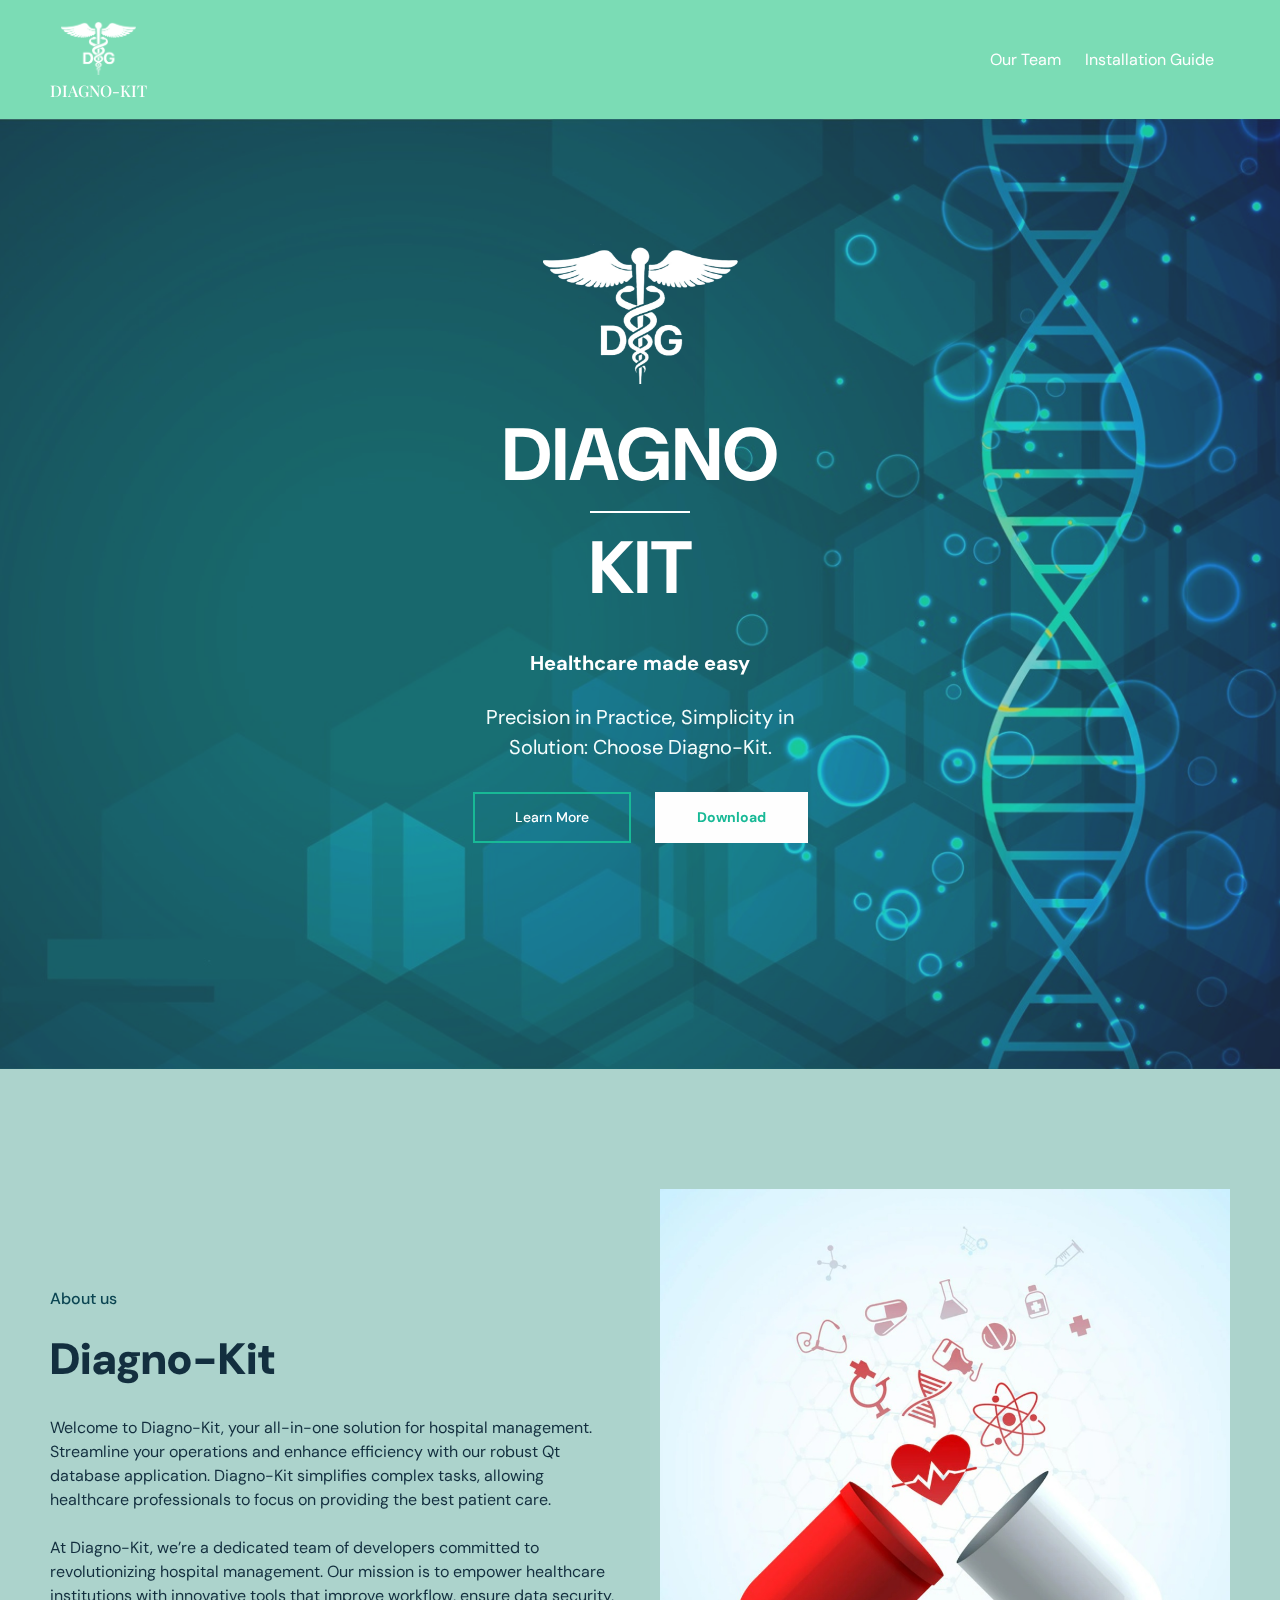
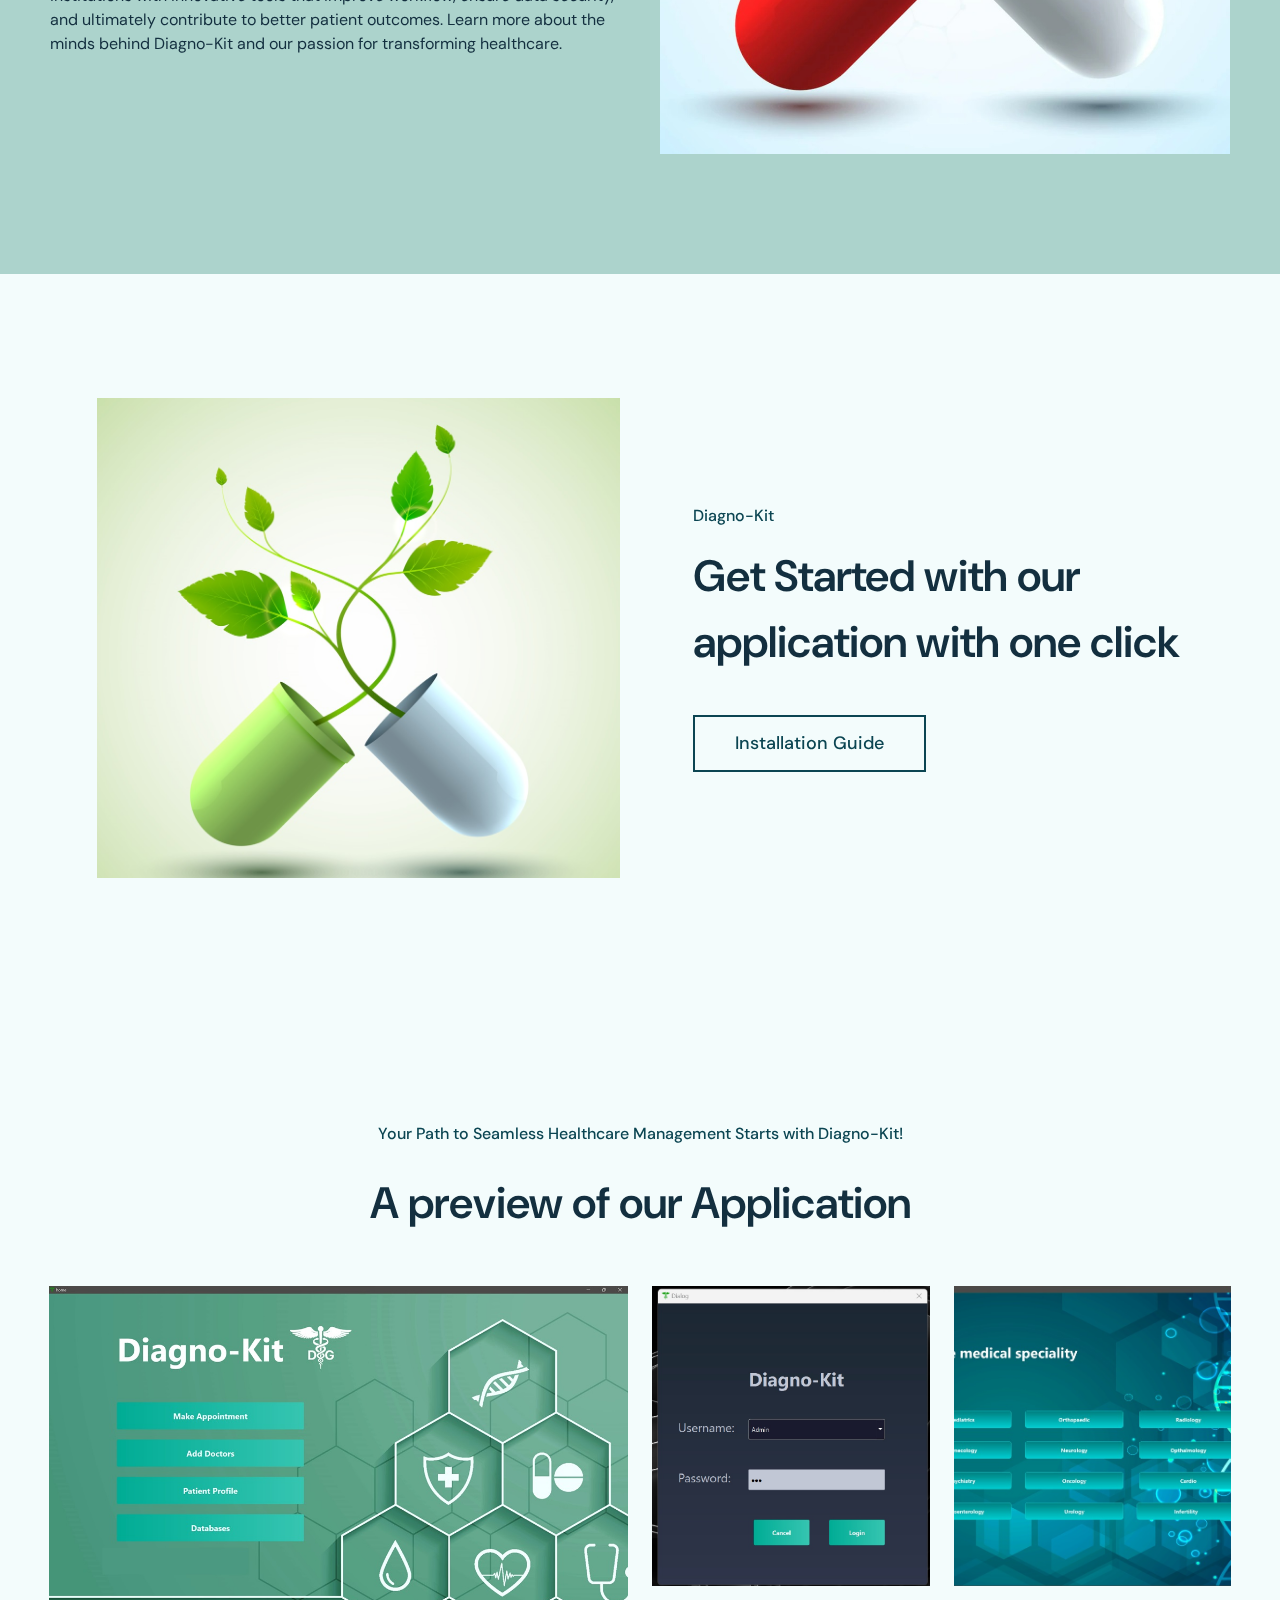
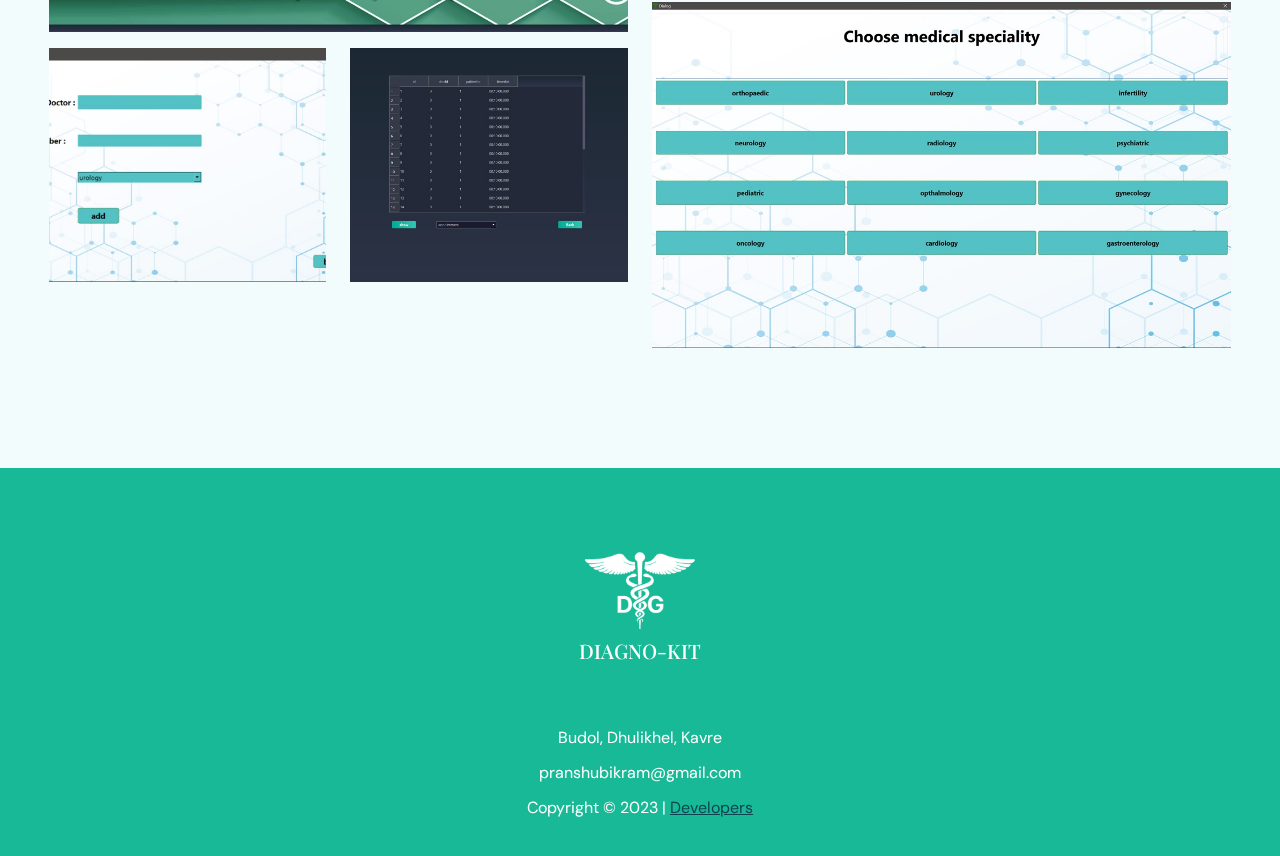
==== commit ecdbea48: "update" ====
--- a/index.html
+++ b/index.html
@@ -20,9 +20,11 @@
 <link rel="stylesheet" id="wp-block-navigation-css" href="https://ganymede451.github.io/diagnoKitWeb/wp-includes/blocks/navigation/style.min.css?ver=6.4.2" media="all">
 <style id="wp-block-navigation-inline-css">.wp-block-navigation a:where(:not(.wp-element-button)){color: inherit;}</style>
 <style id="wp-block-template-part-theme-inline-css">.wp-block-template-part.has-background{margin-bottom:0;margin-top:0;padding:1.25em 2.375em}</style>
-<style id="wp-block-image-inline-css">.wp-block-image img{box-sizing:border-box;height:auto;max-width:100%;vertical-align:bottom}.wp-block-image[style*=border-radius] img,.wp-block-image[style*=border-radius]>a{border-radius:inherit}.wp-block-image.has-custom-border img{box-sizing:border-box}.wp-block-image.aligncenter{text-align:center}.wp-block-image.alignfull img,.wp-block-image.alignwide img{height:auto;width:100%}.wp-block-image .aligncenter,.wp-block-image .alignleft,.wp-block-image .alignright,.wp-block-image.aligncenter,.wp-block-image.alignleft,.wp-block-image.alignright{display:table}.wp-block-image .aligncenter>figcaption,.wp-block-image .alignleft>figcaption,.wp-block-image .alignright>figcaption,.wp-block-image.aligncenter>figcaption,.wp-block-image.alignleft>figcaption,.wp-block-image.alignright>figcaption{caption-side:bottom;display:table-caption}.wp-block-image .alignleft{float:left;margin:.5em 1em .5em 0}.wp-block-image .alignright{float:right;margin:.5em 0 .5em 1em}.wp-block-image .aligncenter{margin-left:auto;margin-right:auto}.wp-block-image figcaption{margin-bottom:1em;margin-top:.5em}.wp-block-image .is-style-rounded img,.wp-block-image.is-style-circle-mask img,.wp-block-image.is-style-rounded img{border-radius:9999px}@supports ((-webkit-mask-image:none) or (mask-image:none)) or (-webkit-mask-image:none){.wp-block-image.is-style-circle-mask img{border-radius:0;-webkit-mask-image:url('data:image/svg+xml;utf8,<svg viewBox="0 0 100 100" xmlns="http://www.w3.org/2000/svg"><circle cx="50" cy="50" r="50"/></svg>');mask-image:url('data:image/svg+xml;utf8,<svg viewBox="0 0 100 100" xmlns="http://www.w3.org/2000/svg"><circle cx="50" cy="50" r="50"/></svg>');mask-mode:alpha;-webkit-mask-position:center;mask-position:center;-webkit-mask-repeat:no-repeat;mask-repeat:no-repeat;-webkit-mask-size:contain;mask-size:contain}}.wp-block-image :where(.has-border-color){border-style:solid}.wp-block-image :where([style*=border-top-color]){border-top-style:solid}.wp-block-image :where([style*=border-right-color]){border-right-style:solid}.wp-block-image :where([style*=border-bottom-color]){border-bottom-style:solid}.wp-block-image :where([style*=border-left-color]){border-left-style:solid}.wp-block-image :where([style*=border-width]){border-style:solid}.wp-block-image :where([style*=border-top-width]){border-top-style:solid}.wp-block-image :where([style*=border-right-width]){border-right-style:solid}.wp-block-image :where([style*=border-bottom-width]){border-bottom-style:solid}.wp-block-image :where([style*=border-left-width]){border-left-style:solid}.wp-block-image figure{margin:0}.wp-lightbox-container{display:flex;flex-direction:column;position:relative}.wp-lightbox-container img{cursor:zoom-in}.wp-lightbox-container img:hover+button{opacity:1}.wp-lightbox-container button{align-items:center;-webkit-backdrop-filter:blur(16px) saturate(180%);backdrop-filter:blur(16px) saturate(180%);background-color:rgba(90,90,90,.25);border:none;border-radius:4px;cursor:zoom-in;display:flex;height:20px;justify-content:center;opacity:0;padding:0;position:absolute;right:16px;text-align:center;top:16px;transition:opacity .2s ease;width:20px;z-index:100}.wp-lightbox-container button:focus-visible{outline:3px auto rgba(90,90,90,.25);outline:3px auto -webkit-focus-ring-color;outline-offset:3px}.wp-lightbox-container button:hover{cursor:pointer;opacity:1}.wp-lightbox-container button:focus{opacity:1}.wp-lightbox-container button:focus,.wp-lightbox-container button:hover,.wp-lightbox-container button:not(:hover):not(:active):not(.has-background){background-color:rgba(90,90,90,.25);border:none}.wp-lightbox-overlay{box-sizing:border-box;cursor:zoom-out;height:100vh;left:0;overflow:hidden;position:fixed;top:0;visibility:hidden;width:100vw;z-index:100000}.wp-lightbox-overlay .close-button{align-items:center;cursor:pointer;display:flex;justify-content:center;min-height:40px;min-width:40px;padding:0;position:absolute;right:calc(env(safe-area-inset-right) + 16px);top:calc(env(safe-area-inset-top) + 16px);z-index:5000000}.wp-lightbox-overlay .close-button:focus,.wp-lightbox-overlay .close-button:hover,.wp-lightbox-overlay .close-button:not(:hover):not(:active):not(.has-background){background:none;border:none}.wp-lightbox-overlay .lightbox-image-container{height:var(--wp--lightbox-container-height);left:50%;overflow:hidden;position:absolute;top:50%;transform:translate(-50%,-50%);transform-origin:top left;width:var(--wp--lightbox-container-width);z-index:9999999999}.wp-lightbox-overlay .wp-block-image{align-items:center;box-sizing:border-box;display:flex;height:100%;justify-content:center;margin:0;position:relative;transform-origin:0 0;width:100%;z-index:3000000}.wp-lightbox-overlay .wp-block-image img{height:var(--wp--lightbox-image-height);min-height:var(--wp--lightbox-image-height);min-width:var(--wp--lightbox-image-width);width:var(--wp--lightbox-image-width)}.wp-lightbox-overlay .wp-block-image figcaption{display:none}.wp-lightbox-overlay button{background:none;border:none}.wp-lightbox-overlay .scrim{background-color:#fff;height:100%;opacity:.9;position:absolute;width:100%;z-index:2000000}.wp-lightbox-overlay.active{animation:turn-on-visibility .25s both;visibility:visible}.wp-lightbox-overlay.active img{animation:turn-on-visibility .35s both}.wp-lightbox-overlay.hideanimationenabled:not(.active){animation:turn-off-visibility .35s both}.wp-lightbox-overlay.hideanimationenabled:not(.active) img{animation:turn-off-visibility .25s both}@media (prefers-reduced-motion:no-preference){.wp-lightbox-overlay.zoom.active{animation:none;opacity:1;visibility:visible}.wp-lightbox-overlay.zoom.active .lightbox-image-container{animation:lightbox-zoom-in .4s}.wp-lightbox-overlay.zoom.active .lightbox-image-container img{animation:none}.wp-lightbox-overlay.zoom.active .scrim{animation:turn-on-visibility .4s forwards}.wp-lightbox-overlay.zoom.hideanimationenabled:not(.active){animation:none}.wp-lightbox-overlay.zoom.hideanimationenabled:not(.active) .lightbox-image-container{animation:lightbox-zoom-out .4s}.wp-lightbox-overlay.zoom.hideanimationenabled:not(.active) .lightbox-image-container img{animation:none}.wp-lightbox-overlay.zoom.hideanimationenabled:not(.active) .scrim{animation:turn-off-visibility .4s forwards}}@keyframes turn-on-visibility{0%{opacity:0}to{opacity:1}}@keyframes turn-off-visibility{0%{opacity:1;visibility:visible}99%{opacity:0;visibility:visible}to{opacity:0;visibility:hidden}}@keyframes lightbox-zoom-in{0%{transform:translate(calc(-50vw + var(--wp--lightbox-initial-left-position)),calc(-50vh + var(--wp--lightbox-initial-top-position))) scale(var(--wp--lightbox-scale))}to{transform:translate(-50%,-50%) scale(1)}}@keyframes lightbox-zoom-out{0%{transform:translate(-50%,-50%) scale(1);visibility:visible}99%{visibility:visible}to{transform:translate(calc(-50vw + var(--wp--lightbox-initial-left-position)),calc(-50vh + var(--wp--lightbox-initial-top-position))) scale(var(--wp--lightbox-scale));visibility:hidden}}</style>
+<link rel="stylesheet" id="wp-block-image-css" href="https://ganymede451.github.io/diagnoKitWeb/wp-includes/blocks/image/style.min.css?ver=6.4.2" media="all">
 <style id="wp-block-image-theme-inline-css">.wp-block-image figcaption{color:#555;font-size:13px;text-align:center}.is-dark-theme .wp-block-image figcaption{color:hsla(0,0%,100%,.65)}.wp-block-image{margin:0 0 1em}</style>
 <style id="wp-block-heading-inline-css">h1.has-background,h2.has-background,h3.has-background,h4.has-background,h5.has-background,h6.has-background{padding:1.25em 2.375em}h1.has-text-align-left[style*=writing-mode]:where([style*=vertical-lr]),h1.has-text-align-right[style*=writing-mode]:where([style*=vertical-rl]),h2.has-text-align-left[style*=writing-mode]:where([style*=vertical-lr]),h2.has-text-align-right[style*=writing-mode]:where([style*=vertical-rl]),h3.has-text-align-left[style*=writing-mode]:where([style*=vertical-lr]),h3.has-text-align-right[style*=writing-mode]:where([style*=vertical-rl]),h4.has-text-align-left[style*=writing-mode]:where([style*=vertical-lr]),h4.has-text-align-right[style*=writing-mode]:where([style*=vertical-rl]),h5.has-text-align-left[style*=writing-mode]:where([style*=vertical-lr]),h5.has-text-align-right[style*=writing-mode]:where([style*=vertical-rl]),h6.has-text-align-left[style*=writing-mode]:where([style*=vertical-lr]),h6.has-text-align-right[style*=writing-mode]:where([style*=vertical-rl]){rotate:180deg}</style>
+<style id="wp-block-separator-inline-css">@charset "UTF-8";.wp-block-separator{border:1px solid;border-left:none;border-right:none}.wp-block-separator.is-style-dots{background:none!important;border:none;height:auto;line-height:1;text-align:center}.wp-block-separator.is-style-dots:before{color:currentColor;content:"···";font-family:serif;font-size:1.5em;letter-spacing:2em;padding-left:2em}</style>
+<style id="wp-block-separator-theme-inline-css">.wp-block-separator.has-css-opacity{opacity:.4}.wp-block-separator{border:none;border-bottom:2px solid;margin-left:auto;margin-right:auto}.wp-block-separator.has-alpha-channel-opacity{opacity:1}.wp-block-separator:not(.is-style-wide):not(.is-style-dots){width:100px}.wp-block-separator.has-background:not(.is-style-dots){border-bottom:none;height:1px}.wp-block-separator.has-background:not(.is-style-wide):not(.is-style-dots){height:2px}</style>
 <style id="wp-block-paragraph-inline-css">.is-small-text{font-size:.875em}.is-regular-text{font-size:1em}.is-large-text{font-size:2.25em}.is-larger-text{font-size:3em}.has-drop-cap:not(:focus):first-letter{float:left;font-size:8.4em;font-style:normal;font-weight:100;line-height:.68;margin:.05em .1em 0 0;text-transform:uppercase}body.rtl .has-drop-cap:not(:focus):first-letter{float:none;margin-left:.1em}p.has-drop-cap.has-background{overflow:hidden}p.has-background{padding:1.25em 2.375em}:where(p.has-text-color:not(.has-link-color)) a{color:inherit}p.has-text-align-left[style*="writing-mode:vertical-lr"],p.has-text-align-right[style*="writing-mode:vertical-rl"]{rotate:180deg}</style>
 <style id="wp-block-button-inline-css">.wp-block-button__link{box-sizing:border-box;cursor:pointer;display:inline-block;text-align:center;word-break:break-word}.wp-block-button__link.aligncenter{text-align:center}.wp-block-button__link.alignright{text-align:right}:where(.wp-block-button__link){border-radius:9999px;box-shadow:none;padding:calc(.667em + 2px) calc(1.333em + 2px);text-decoration:none}.wp-block-button[style*=text-decoration] .wp-block-button__link{text-decoration:inherit}.wp-block-buttons>.wp-block-button.has-custom-width{max-width:none}.wp-block-buttons>.wp-block-button.has-custom-width .wp-block-button__link{width:100%}.wp-block-buttons>.wp-block-button.has-custom-font-size .wp-block-button__link{font-size:inherit}.wp-block-buttons>.wp-block-button.wp-block-button__width-25{width:calc(25% - var(--wp--style--block-gap, .5em)*.75)}.wp-block-buttons>.wp-block-button.wp-block-button__width-50{width:calc(50% - var(--wp--style--block-gap, .5em)*.5)}.wp-block-buttons>.wp-block-button.wp-block-button__width-75{width:calc(75% - var(--wp--style--block-gap, .5em)*.25)}.wp-block-buttons>.wp-block-button.wp-block-button__width-100{flex-basis:100%;width:100%}.wp-block-buttons.is-vertical>.wp-block-button.wp-block-button__width-25{width:25%}.wp-block-buttons.is-vertical>.wp-block-button.wp-block-button__width-50{width:50%}.wp-block-buttons.is-vertical>.wp-block-button.wp-block-button__width-75{width:75%}.wp-block-button.is-style-squared,.wp-block-button__link.wp-block-button.is-style-squared{border-radius:0}.wp-block-button.no-border-radius,.wp-block-button__link.no-border-radius{border-radius:0!important}.wp-block-button .wp-block-button__link.is-style-outline,.wp-block-button.is-style-outline>.wp-block-button__link{border:2px solid;padding:.667em 1.333em}.wp-block-button .wp-block-button__link.is-style-outline:not(.has-text-color),.wp-block-button.is-style-outline>.wp-block-button__link:not(.has-text-color){color:currentColor}.wp-block-button .wp-block-button__link.is-style-outline:not(.has-background),.wp-block-button.is-style-outline>.wp-block-button__link:not(.has-background){background-color:transparent;background-image:none}.wp-block-button .wp-block-button__link:where(.has-border-color){border-width:initial}.wp-block-button .wp-block-button__link:where([style*=border-top-color]){border-top-width:medium}.wp-block-button .wp-block-button__link:where([style*=border-right-color]){border-right-width:medium}.wp-block-button .wp-block-button__link:where([style*=border-bottom-color]){border-bottom-width:medium}.wp-block-button .wp-block-button__link:where([style*=border-left-color]){border-left-width:medium}.wp-block-button .wp-block-button__link:where([style*=border-style]){border-width:initial}.wp-block-button .wp-block-button__link:where([style*=border-top-style]){border-top-width:medium}.wp-block-button .wp-block-button__link:where([style*=border-right-style]){border-right-width:medium}.wp-block-button .wp-block-button__link:where([style*=border-bottom-style]){border-bottom-width:medium}.wp-block-button .wp-block-button__link:where([style*=border-left-style]){border-left-width:medium}</style>
 <style id="wp-block-buttons-inline-css">.wp-block-buttons.is-vertical{flex-direction:column}.wp-block-buttons.is-vertical>.wp-block-button:last-child{margin-bottom:0}.wp-block-buttons>.wp-block-button{display:inline-block;margin:0}.wp-block-buttons.is-content-justification-left{justify-content:flex-start}.wp-block-buttons.is-content-justification-left.is-vertical{align-items:flex-start}.wp-block-buttons.is-content-justification-center{justify-content:center}.wp-block-buttons.is-content-justification-center.is-vertical{align-items:center}.wp-block-buttons.is-content-justification-right{justify-content:flex-end}.wp-block-buttons.is-content-justification-right.is-vertical{align-items:flex-end}.wp-block-buttons.is-content-justification-space-between{justify-content:space-between}.wp-block-buttons.aligncenter{text-align:center}.wp-block-buttons:not(.is-content-justification-space-between,.is-content-justification-right,.is-content-justification-left,.is-content-justification-center) .wp-block-button.aligncenter{margin-left:auto;margin-right:auto;width:100%}.wp-block-buttons[style*=text-decoration] .wp-block-button,.wp-block-buttons[style*=text-decoration] .wp-block-button__link{text-decoration:inherit}.wp-block-buttons.has-custom-font-size .wp-block-button__link{font-size:inherit}.wp-block-button.aligncenter{text-align:center}</style>
@@ -45,7 +47,7 @@
 <style id="wp-block-library-inline-css">:root{--wp-admin-theme-color:#007cba;--wp-admin-theme-color--rgb:0,124,186;--wp-admin-theme-color-darker-10:#006ba1;--wp-admin-theme-color-darker-10--rgb:0,107,161;--wp-admin-theme-color-darker-20:#005a87;--wp-admin-theme-color-darker-20--rgb:0,90,135;--wp-admin-border-width-focus:2px;--wp-block-synced-color:#7a00df;--wp-block-synced-color--rgb:122,0,223}@media (min-resolution:192dpi){:root{--wp-admin-border-width-focus:1.5px}}.wp-element-button{cursor:pointer}:root{--wp--preset--font-size--normal:16px;--wp--preset--font-size--huge:42px}:root .has-very-light-gray-background-color{background-color:#eee}:root .has-very-dark-gray-background-color{background-color:#313131}:root .has-very-light-gray-color{color:#eee}:root .has-very-dark-gray-color{color:#313131}:root .has-vivid-green-cyan-to-vivid-cyan-blue-gradient-background{background:linear-gradient(135deg,#00d084,#0693e3)}:root .has-purple-crush-gradient-background{background:linear-gradient(135deg,#34e2e4,#4721fb 50%,#ab1dfe)}:root .has-hazy-dawn-gradient-background{background:linear-gradient(135deg,#faaca8,#dad0ec)}:root .has-subdued-olive-gradient-background{background:linear-gradient(135deg,#fafae1,#67a671)}:root .has-atomic-cream-gradient-background{background:linear-gradient(135deg,#fdd79a,#004a59)}:root .has-nightshade-gradient-background{background:linear-gradient(135deg,#330968,#31cdcf)}:root .has-midnight-gradient-background{background:linear-gradient(135deg,#020381,#2874fc)}.has-regular-font-size{font-size:1em}.has-larger-font-size{font-size:2.625em}.has-normal-font-size{font-size:var(--wp--preset--font-size--normal)}.has-huge-font-size{font-size:var(--wp--preset--font-size--huge)}.has-text-align-center{text-align:center}.has-text-align-left{text-align:left}.has-text-align-right{text-align:right}#end-resizable-editor-section{display:none}.aligncenter{clear:both}.items-justified-left{justify-content:flex-start}.items-justified-center{justify-content:center}.items-justified-right{justify-content:flex-end}.items-justified-space-between{justify-content:space-between}.screen-reader-text{clip:rect(1px,1px,1px,1px);word-wrap:normal!important;border:0;-webkit-clip-path:inset(50%);clip-path:inset(50%);height:1px;margin:-1px;overflow:hidden;padding:0;position:absolute;width:1px}.screen-reader-text:focus{clip:auto!important;background-color:#ddd;-webkit-clip-path:none;clip-path:none;color:#444;display:block;font-size:1em;height:auto;left:5px;line-height:normal;padding:15px 23px 14px;text-decoration:none;top:5px;width:auto;z-index:100000}html :where(.has-border-color){border-style:solid}html :where([style*=border-top-color]){border-top-style:solid}html :where([style*=border-right-color]){border-right-style:solid}html :where([style*=border-bottom-color]){border-bottom-style:solid}html :where([style*=border-left-color]){border-left-style:solid}html :where([style*=border-width]){border-style:solid}html :where([style*=border-top-width]){border-top-style:solid}html :where([style*=border-right-width]){border-right-style:solid}html :where([style*=border-bottom-width]){border-bottom-style:solid}html :where([style*=border-left-width]){border-left-style:solid}html :where(img[class*=wp-image-]){height:auto;max-width:100%}:where(figure){margin:0 0 1em}html :where(.is-position-sticky){--wp-admin--admin-bar--position-offset:var(--wp-admin--admin-bar--height,0px)}@media screen and (max-width:600px){html :where(.is-position-sticky){--wp-admin--admin-bar--position-offset:0px}}</style>
 <link rel="stylesheet" id="fotawp-blocks-style-css" href="https://ganymede451.github.io/diagnoKitWeb/wp-content/themes/fotawp/assets/css/blocks.css?ver=6.4.2" media="all">
 <style id="global-styles-inline-css">body{--wp--preset--color--black: #000000;--wp--preset--color--cyan-bluish-gray: #abb8c3;--wp--preset--color--white: #ffffff;--wp--preset--color--pale-pink: #f78da7;--wp--preset--color--vivid-red: #cf2e2e;--wp--preset--color--luminous-vivid-orange: #ff6900;--wp--preset--color--luminous-vivid-amber: #fcb900;--wp--preset--color--light-green-cyan: #7bdcb5;--wp--preset--color--vivid-green-cyan: #00d084;--wp--preset--color--pale-cyan-blue: #8ed1fc;--wp--preset--color--vivid-cyan-blue: #0693e3;--wp--preset--color--vivid-purple: #9b51e0;--wp--preset--color--primary: #0B4552;--wp--preset--color--secondary: #E9BE4D;--wp--preset--color--tertiary: #18B996;--wp--preset--color--accent: #1CC6A1;--wp--preset--color--accent-lite: #33EAC2;--wp--preset--color--background-alt: #F3FCFC;--wp--preset--color--foreground: #747474;--wp--preset--color--background: #ffffff;--wp--preset--color--heading-color: #132F3F;--wp--preset--color--sub-heading-color: #515151;--wp--preset--color--foregound-alt: #FEFEFE;--wp--preset--color--border-color: #E7F9F8;--wp--preset--color--transparent: #ffffff00;--wp--preset--gradient--vivid-cyan-blue-to-vivid-purple: linear-gradient(135deg,rgba(6,147,227,1) 0%,rgb(155,81,224) 100%);--wp--preset--gradient--light-green-cyan-to-vivid-green-cyan: linear-gradient(135deg,rgb(122,220,180) 0%,rgb(0,208,130) 100%);--wp--preset--gradient--luminous-vivid-amber-to-luminous-vivid-orange: linear-gradient(135deg,rgba(252,185,0,1) 0%,rgba(255,105,0,1) 100%);--wp--preset--gradient--luminous-vivid-orange-to-vivid-red: linear-gradient(135deg,rgba(255,105,0,1) 0%,rgb(207,46,46) 100%);--wp--preset--gradient--very-light-gray-to-cyan-bluish-gray: linear-gradient(135deg,rgb(238,238,238) 0%,rgb(169,184,195) 100%);--wp--preset--gradient--cool-to-warm-spectrum: linear-gradient(135deg,rgb(74,234,220) 0%,rgb(151,120,209) 20%,rgb(207,42,186) 40%,rgb(238,44,130) 60%,rgb(251,105,98) 80%,rgb(254,248,76) 100%);--wp--preset--gradient--blush-light-purple: linear-gradient(135deg,rgb(255,206,236) 0%,rgb(152,150,240) 100%);--wp--preset--gradient--blush-bordeaux: linear-gradient(135deg,rgb(254,205,165) 0%,rgb(254,45,45) 50%,rgb(107,0,62) 100%);--wp--preset--gradient--luminous-dusk: linear-gradient(135deg,rgb(255,203,112) 0%,rgb(199,81,192) 50%,rgb(65,88,208) 100%);--wp--preset--gradient--pale-ocean: linear-gradient(135deg,rgb(255,245,203) 0%,rgb(182,227,212) 50%,rgb(51,167,181) 100%);--wp--preset--gradient--electric-grass: linear-gradient(135deg,rgb(202,248,128) 0%,rgb(113,206,126) 100%);--wp--preset--gradient--midnight: linear-gradient(135deg,rgb(2,3,129) 0%,rgb(40,116,252) 100%);--wp--preset--gradient--first-primary-gradient: linear-gradient(320deg, var(--wp--preset--color--tertiary) 30%, var(--wp--preset--color--primary) 70%);--wp--preset--gradient--second-primary-gradient: linear-gradient(90deg, var(--wp--preset--color--tertiary) -50%,var(--wp--preset--color--primary) 100%);--wp--preset--gradient--third-primary-gradient: linear-gradient(290deg, var(--wp--preset--color--accent-lite) 0%, var(--wp--preset--color--accent) 60%, var(--wp--preset--color--primary) 120%);--wp--preset--font-size--small: 16px;--wp--preset--font-size--medium: 20px;--wp--preset--font-size--large: 24px;--wp--preset--font-size--x-large: 34px;--wp--preset--font-size--xx-small: 12px;--wp--preset--font-size--x-small: 14px;--wp--preset--font-size--xx-large: 44px;--wp--preset--font-size--xxx-large: 56px;--wp--preset--font-size--xxxx-large: 74px;--wp--preset--font-family--league-spartan: "League Spartan", sans-serif;--wp--preset--font-family--body: "Lato", sans-serif;--wp--preset--font-family--dm-sans: "DM Sans", sans-serif;--wp--preset--font-family--inter: "Inter", sans-serif;--wp--preset--font-family--albert-sans: "Albert Sans", sans-serif;--wp--preset--font-family--hanken-grotesk: "Hanken Grotesk", sans-serif;--wp--preset--font-family--playfair-display: "Playfair Display", sans-serif;--wp--preset--font-family--outfit: "Outfit", sans-serif;--wp--preset--font-family--quicksand: "Quicksand", sans-serif;--wp--preset--font-family--oswald: "Oswald", sans-serif;--wp--preset--font-family--nunito: "Nunito", sans-serif;--wp--preset--font-family--montserrat: "Montserrat", sans-serif;--wp--preset--font-family--plus-jakarta-sans: "Plus Jakarta Sans", sans-serif;--wp--preset--font-family--open-sans: "Open Sans", sans-serif;--wp--preset--spacing--20: 0.44rem;--wp--preset--spacing--30: 0.67rem;--wp--preset--spacing--40: 1rem;--wp--preset--spacing--50: 1.5rem;--wp--preset--spacing--60: 2.25rem;--wp--preset--spacing--70: 3.38rem;--wp--preset--spacing--80: 5.06rem;--wp--preset--shadow--natural: 6px 6px 9px rgba(0, 0, 0, 0.2);--wp--preset--shadow--deep: 12px 12px 50px rgba(0, 0, 0, 0.4);--wp--preset--shadow--sharp: 6px 6px 0px rgba(0, 0, 0, 0.2);--wp--preset--shadow--outlined: 6px 6px 0px -3px rgba(255, 255, 255, 1), 6px 6px rgba(0, 0, 0, 1);--wp--preset--shadow--crisp: 6px 6px 0px rgba(0, 0, 0, 1);--wp--custom--font-weight--black: 900;--wp--custom--font-weight--extra-bold: 800;--wp--custom--font-weight--bold: 700;--wp--custom--font-weight--semi-bold: 600;--wp--custom--font-weight--medium: 500;--wp--custom--font-weight--regular: 400;--wp--custom--font-weight--light: 300;--wp--custom--font-weight--extra-light: 200;--wp--custom--font-weight--thin: 100;--wp--custom--line-height--initial: 1;--wp--custom--line-height--xx-small: 1.2;--wp--custom--line-height--x-small: 1.3;--wp--custom--line-height--small: 1.4;--wp--custom--line-height--medium: 1.45;--wp--custom--line-height--large: 1.6;--wp--custom--border-radius--xx-small: 2px;--wp--custom--border-radius--x-small: 4px;--wp--custom--border-radius--small: 6px;--wp--custom--border-radius--medium: 10px;--wp--custom--border-radius--large: 30px;--wp--custom--border-radius--x-large: 50px;--wp--custom--border-radius--xx-large: 99px;--wp--custom--border-radius--full: 999px;}body { margin: 0;--wp--style--global--content-size: 100%;--wp--style--global--wide-size: 100%; }.wp-site-blocks > .alignleft { float: left; margin-right: 2em; }.wp-site-blocks > .alignright { float: right; margin-left: 2em; }.wp-site-blocks > .aligncenter { justify-content: center; margin-left: auto; margin-right: auto; }:where(.wp-site-blocks) > * { margin-block-start: 24px; margin-block-end: 0; }:where(.wp-site-blocks) > :first-child:first-child { margin-block-start: 0; }:where(.wp-site-blocks) > :last-child:last-child { margin-block-end: 0; }body { --wp--style--block-gap: 24px; }:where(body .is-layout-flow)  > :first-child:first-child{margin-block-start: 0;}:where(body .is-layout-flow)  > :last-child:last-child{margin-block-end: 0;}:where(body .is-layout-flow)  > *{margin-block-start: 24px;margin-block-end: 0;}:where(body .is-layout-constrained)  > :first-child:first-child{margin-block-start: 0;}:where(body .is-layout-constrained)  > :last-child:last-child{margin-block-end: 0;}:where(body .is-layout-constrained)  > *{margin-block-start: 24px;margin-block-end: 0;}:where(body .is-layout-flex) {gap: 24px;}:where(body .is-layout-grid) {gap: 24px;}body .is-layout-flow > .alignleft{float: left;margin-inline-start: 0;margin-inline-end: 2em;}body .is-layout-flow > .alignright{float: right;margin-inline-start: 2em;margin-inline-end: 0;}body .is-layout-flow > .aligncenter{margin-left: auto !important;margin-right: auto !important;}body .is-layout-constrained > .alignleft{float: left;margin-inline-start: 0;margin-inline-end: 2em;}body .is-layout-constrained > .alignright{float: right;margin-inline-start: 2em;margin-inline-end: 0;}body .is-layout-constrained > .aligncenter{margin-left: auto !important;margin-right: auto !important;}body .is-layout-constrained > :where(:not(.alignleft):not(.alignright):not(.alignfull)){max-width: var(--wp--style--global--content-size);margin-left: auto !important;margin-right: auto !important;}body .is-layout-constrained > .alignwide{max-width: var(--wp--style--global--wide-size);}body .is-layout-flex{display: flex;}body .is-layout-flex{flex-wrap: wrap;align-items: center;}body .is-layout-flex > *{margin: 0;}body .is-layout-grid{display: grid;}body .is-layout-grid > *{margin: 0;}body{background-color: var(--wp--preset--color--background);color: var(--wp--preset--color--foregound-alt);font-family: var(--wp--preset--font-family--dm-sans);font-size: var(--wp-preset--font-size--small);line-height: 1.5;padding-top: 0px;padding-right: 0px;padding-bottom: 0px;padding-left: 0px;}a:where(:not(.wp-element-button)){color: var(--wp--preset--color--primary);text-decoration: none;}a:where(:not(.wp-element-button)):hover{color: var(--wp--preset--color--secondary);}h1, h2, h3, h4, h5, h6{background-color: var(--wp--preset--color--transparent);color: var(--wp--preset--color--heading-color);font-family: var(--wp--preset--font-family--dm-sans);font-style: normal;font-weight: var(--wp--preset--font-weight--regular);line-height: var(--wp--preset--line-height--xxSmall);}h1{font-size: var(--wp--preset--font-size--xxx-large);font-weight: 600;line-height: var(--wp--preset--line-height--initial);margin-bottom: var(--wp--preset--spacing--small);}h2{font-size: var(--wp--preset--font-size--xx-large);font-weight: 600;line-height: var(--wp--preset--line-height--xx-small);margin-top: var(--wp--preset--spacing--medium);margin-bottom: var(--wp--preset--spacing--x-small);}h3{font-size: var(--wp--preset--font-size--x-large);font-weight: 600;line-height: var(--wp--preset--line-height--x-small);margin-top: var(--wp--preset--spacing--medium);margin-bottom: var(--wp--preset--spacing--x-small);}h4{font-size: var(--wp--preset--font-size--large);font-weight: 500;line-height: var(--wp--preset--line-height--x-small);margin-top: var(--wp--preset--spacing--small);margin-bottom: var(--wp--preset--spacing--xx-small);}h5{font-size: var(--wp--preset--font-size--medium);font-weight: 500;line-height: var(--wp--preset--line-height--medium);margin-top: var(--wp--preset--spacing--small);margin-bottom: var(--wp--preset--spacing--xx-small);}h6{font-size: var(--wp--preset--font-size--small);margin-top: var(--wp--preset--spacing--x-small);margin-bottom: var(--wp--preset--spacing--xx-small);}.wp-element-button, .wp-block-button__link{background-color: var(--wp--preset--color--primary);border-radius: 0.375em;border-color: var(--wp--preset--color--tertiary);border-width: 0;color: var(--wp--preset--color--background);font-family: inherit;font-size: var(--wp--preset--font-size--small);font-weight: var(--wp--preset--font-weight--medium);line-height: var(--wp--preset--line-height--initial);padding: calc(0.667em + 2px) calc(1.333em + 2px);text-decoration: none;}.wp-element-button:hover, .wp-block-button__link:hover{background-color: var(--wp--preset--color--secondary);}.has-black-color{color: var(--wp--preset--color--black) !important;}.has-cyan-bluish-gray-color{color: var(--wp--preset--color--cyan-bluish-gray) !important;}.has-white-color{color: var(--wp--preset--color--white) !important;}.has-pale-pink-color{color: var(--wp--preset--color--pale-pink) !important;}.has-vivid-red-color{color: var(--wp--preset--color--vivid-red) !important;}.has-luminous-vivid-orange-color{color: var(--wp--preset--color--luminous-vivid-orange) !important;}.has-luminous-vivid-amber-color{color: var(--wp--preset--color--luminous-vivid-amber) !important;}.has-light-green-cyan-color{color: var(--wp--preset--color--light-green-cyan) !important;}.has-vivid-green-cyan-color{color: var(--wp--preset--color--vivid-green-cyan) !important;}.has-pale-cyan-blue-color{color: var(--wp--preset--color--pale-cyan-blue) !important;}.has-vivid-cyan-blue-color{color: var(--wp--preset--color--vivid-cyan-blue) !important;}.has-vivid-purple-color{color: var(--wp--preset--color--vivid-purple) !important;}.has-primary-color{color: var(--wp--preset--color--primary) !important;}.has-secondary-color{color: var(--wp--preset--color--secondary) !important;}.has-tertiary-color{color: var(--wp--preset--color--tertiary) !important;}.has-accent-color{color: var(--wp--preset--color--accent) !important;}.has-accent-lite-color{color: var(--wp--preset--color--accent-lite) !important;}.has-background-alt-color{color: var(--wp--preset--color--background-alt) !important;}.has-foreground-color{color: var(--wp--preset--color--foreground) !important;}.has-background-color{color: var(--wp--preset--color--background) !important;}.has-heading-color-color{color: var(--wp--preset--color--heading-color) !important;}.has-sub-heading-color-color{color: var(--wp--preset--color--sub-heading-color) !important;}.has-foregound-alt-color{color: var(--wp--preset--color--foregound-alt) !important;}.has-border-color-color{color: var(--wp--preset--color--border-color) !important;}.has-transparent-color{color: var(--wp--preset--color--transparent) !important;}.has-black-background-color{background-color: var(--wp--preset--color--black) !important;}.has-cyan-bluish-gray-background-color{background-color: var(--wp--preset--color--cyan-bluish-gray) !important;}.has-white-background-color{background-color: var(--wp--preset--color--white) !important;}.has-pale-pink-background-color{background-color: var(--wp--preset--color--pale-pink) !important;}.has-vivid-red-background-color{background-color: var(--wp--preset--color--vivid-red) !important;}.has-luminous-vivid-orange-background-color{background-color: var(--wp--preset--color--luminous-vivid-orange) !important;}.has-luminous-vivid-amber-background-color{background-color: var(--wp--preset--color--luminous-vivid-amber) !important;}.has-light-green-cyan-background-color{background-color: var(--wp--preset--color--light-green-cyan) !important;}.has-vivid-green-cyan-background-color{background-color: var(--wp--preset--color--vivid-green-cyan) !important;}.has-pale-cyan-blue-background-color{background-color: var(--wp--preset--color--pale-cyan-blue) !important;}.has-vivid-cyan-blue-background-color{background-color: var(--wp--preset--color--vivid-cyan-blue) !important;}.has-vivid-purple-background-color{background-color: var(--wp--preset--color--vivid-purple) !important;}.has-primary-background-color{background-color: var(--wp--preset--color--primary) !important;}.has-secondary-background-color{background-color: var(--wp--preset--color--secondary) !important;}.has-tertiary-background-color{background-color: var(--wp--preset--color--tertiary) !important;}.has-accent-background-color{background-color: var(--wp--preset--color--accent) !important;}.has-accent-lite-background-color{background-color: var(--wp--preset--color--accent-lite) !important;}.has-background-alt-background-color{background-color: var(--wp--preset--color--background-alt) !important;}.has-foreground-background-color{background-color: var(--wp--preset--color--foreground) !important;}.has-background-background-color{background-color: var(--wp--preset--color--background) !important;}.has-heading-color-background-color{background-color: var(--wp--preset--color--heading-color) !important;}.has-sub-heading-color-background-color{background-color: var(--wp--preset--color--sub-heading-color) !important;}.has-foregound-alt-background-color{background-color: var(--wp--preset--color--foregound-alt) !important;}.has-border-color-background-color{background-color: var(--wp--preset--color--border-color) !important;}.has-transparent-background-color{background-color: var(--wp--preset--color--transparent) !important;}.has-black-border-color{border-color: var(--wp--preset--color--black) !important;}.has-cyan-bluish-gray-border-color{border-color: var(--wp--preset--color--cyan-bluish-gray) !important;}.has-white-border-color{border-color: var(--wp--preset--color--white) !important;}.has-pale-pink-border-color{border-color: var(--wp--preset--color--pale-pink) !important;}.has-vivid-red-border-color{border-color: var(--wp--preset--color--vivid-red) !important;}.has-luminous-vivid-orange-border-color{border-color: var(--wp--preset--color--luminous-vivid-orange) !important;}.has-luminous-vivid-amber-border-color{border-color: var(--wp--preset--color--luminous-vivid-amber) !important;}.has-light-green-cyan-border-color{border-color: var(--wp--preset--color--light-green-cyan) !important;}.has-vivid-green-cyan-border-color{border-color: var(--wp--preset--color--vivid-green-cyan) !important;}.has-pale-cyan-blue-border-color{border-color: var(--wp--preset--color--pale-cyan-blue) !important;}.has-vivid-cyan-blue-border-color{border-color: var(--wp--preset--color--vivid-cyan-blue) !important;}.has-vivid-purple-border-color{border-color: var(--wp--preset--color--vivid-purple) !important;}.has-primary-border-color{border-color: var(--wp--preset--color--primary) !important;}.has-secondary-border-color{border-color: var(--wp--preset--color--secondary) !important;}.has-tertiary-border-color{border-color: var(--wp--preset--color--tertiary) !important;}.has-accent-border-color{border-color: var(--wp--preset--color--accent) !important;}.has-accent-lite-border-color{border-color: var(--wp--preset--color--accent-lite) !important;}.has-background-alt-border-color{border-color: var(--wp--preset--color--background-alt) !important;}.has-foreground-border-color{border-color: var(--wp--preset--color--foreground) !important;}.has-background-border-color{border-color: var(--wp--preset--color--background) !important;}.has-heading-color-border-color{border-color: var(--wp--preset--color--heading-color) !important;}.has-sub-heading-color-border-color{border-color: var(--wp--preset--color--sub-heading-color) !important;}.has-foregound-alt-border-color{border-color: var(--wp--preset--color--foregound-alt) !important;}.has-border-color-border-color{border-color: var(--wp--preset--color--border-color) !important;}.has-transparent-border-color{border-color: var(--wp--preset--color--transparent) !important;}.has-vivid-cyan-blue-to-vivid-purple-gradient-background{background: var(--wp--preset--gradient--vivid-cyan-blue-to-vivid-purple) !important;}.has-light-green-cyan-to-vivid-green-cyan-gradient-background{background: var(--wp--preset--gradient--light-green-cyan-to-vivid-green-cyan) !important;}.has-luminous-vivid-amber-to-luminous-vivid-orange-gradient-background{background: var(--wp--preset--gradient--luminous-vivid-amber-to-luminous-vivid-orange) !important;}.has-luminous-vivid-orange-to-vivid-red-gradient-background{background: var(--wp--preset--gradient--luminous-vivid-orange-to-vivid-red) !important;}.has-very-light-gray-to-cyan-bluish-gray-gradient-background{background: var(--wp--preset--gradient--very-light-gray-to-cyan-bluish-gray) !important;}.has-cool-to-warm-spectrum-gradient-background{background: var(--wp--preset--gradient--cool-to-warm-spectrum) !important;}.has-blush-light-purple-gradient-background{background: var(--wp--preset--gradient--blush-light-purple) !important;}.has-blush-bordeaux-gradient-background{background: var(--wp--preset--gradient--blush-bordeaux) !important;}.has-luminous-dusk-gradient-background{background: var(--wp--preset--gradient--luminous-dusk) !important;}.has-pale-ocean-gradient-background{background: var(--wp--preset--gradient--pale-ocean) !important;}.has-electric-grass-gradient-background{background: var(--wp--preset--gradient--electric-grass) !important;}.has-midnight-gradient-background{background: var(--wp--preset--gradient--midnight) !important;}.has-first-primary-gradient-gradient-background{background: var(--wp--preset--gradient--first-primary-gradient) !important;}.has-second-primary-gradient-gradient-background{background: var(--wp--preset--gradient--second-primary-gradient) !important;}.has-third-primary-gradient-gradient-background{background: var(--wp--preset--gradient--third-primary-gradient) !important;}.has-small-font-size{font-size: var(--wp--preset--font-size--small) !important;}.has-medium-font-size{font-size: var(--wp--preset--font-size--medium) !important;}.has-large-font-size{font-size: var(--wp--preset--font-size--large) !important;}.has-x-large-font-size{font-size: var(--wp--preset--font-size--x-large) !important;}.has-xx-small-font-size{font-size: var(--wp--preset--font-size--xx-small) !important;}.has-x-small-font-size{font-size: var(--wp--preset--font-size--x-small) !important;}.has-xx-large-font-size{font-size: var(--wp--preset--font-size--xx-large) !important;}.has-xxx-large-font-size{font-size: var(--wp--preset--font-size--xxx-large) !important;}.has-xxxx-large-font-size{font-size: var(--wp--preset--font-size--xxxx-large) !important;}.has-league-spartan-font-family{font-family: var(--wp--preset--font-family--league-spartan) !important;}.has-body-font-family{font-family: var(--wp--preset--font-family--body) !important;}.has-dm-sans-font-family{font-family: var(--wp--preset--font-family--dm-sans) !important;}.has-inter-font-family{font-family: var(--wp--preset--font-family--inter) !important;}.has-albert-sans-font-family{font-family: var(--wp--preset--font-family--albert-sans) !important;}.has-hanken-grotesk-font-family{font-family: var(--wp--preset--font-family--hanken-grotesk) !important;}.has-playfair-display-font-family{font-family: var(--wp--preset--font-family--playfair-display) !important;}.has-outfit-font-family{font-family: var(--wp--preset--font-family--outfit) !important;}.has-quicksand-font-family{font-family: var(--wp--preset--font-family--quicksand) !important;}.has-oswald-font-family{font-family: var(--wp--preset--font-family--oswald) !important;}.has-nunito-font-family{font-family: var(--wp--preset--font-family--nunito) !important;}.has-montserrat-font-family{font-family: var(--wp--preset--font-family--montserrat) !important;}.has-plus-jakarta-sans-font-family{font-family: var(--wp--preset--font-family--plus-jakarta-sans) !important;}.has-open-sans-font-family{font-family: var(--wp--preset--font-family--open-sans) !important;}</style>
-<style id="core-block-supports-inline-css">.wp-elements-33890a9e263b7d99b4e63746b6000480 a{color:var(--wp--preset--color--foregound-alt);}.wp-elements-33890a9e263b7d99b4e63746b6000480 a:hover{color:var(--wp--preset--color--secondary);}.wp-container-core-group-layout-1.wp-container-core-group-layout-1{gap:var(--wp--preset--spacing--20);flex-direction:column;align-items:center;}.wp-container-core-navigation-layout-1.wp-container-core-navigation-layout-1{gap:var(--wp--preset--spacing--50);justify-content:center;}.wp-container-core-group-layout-2.wp-container-core-group-layout-2{flex-wrap:nowrap;justify-content:flex-end;}.wp-container-core-group-layout-3.wp-container-core-group-layout-3{flex-wrap:nowrap;justify-content:space-between;}.wp-container-core-group-layout-4.wp-container-core-group-layout-4 > :where(:not(.alignleft):not(.alignright):not(.alignfull)){max-width:1180px;margin-left:auto !important;margin-right:auto !important;}.wp-container-core-group-layout-4.wp-container-core-group-layout-4 > .alignwide{max-width:1180px;}.wp-container-core-group-layout-4.wp-container-core-group-layout-4 .alignfull{max-width:none;}.wp-container-core-group-layout-4.wp-container-core-group-layout-4 > .alignfull{margin-right:calc(var(--wp--preset--spacing--40) * -1);margin-left:calc(var(--wp--preset--spacing--40) * -1);}.wp-container-core-group-layout-5.wp-container-core-group-layout-5{gap:var(--wp--preset--spacing--30);justify-content:space-between;}.wp-container-core-group-layout-6.wp-container-core-group-layout-6 > :where(:not(.alignleft):not(.alignright):not(.alignfull)){max-width:1180px;margin-left:auto !important;margin-right:auto !important;}.wp-container-core-group-layout-6.wp-container-core-group-layout-6 > .alignwide{max-width:1180px;}.wp-container-core-group-layout-6.wp-container-core-group-layout-6 .alignfull{max-width:none;}.wp-container-core-group-layout-6.wp-container-core-group-layout-6 > .alignfull{margin-right:calc(var(--wp--preset--spacing--50) * -1);margin-left:calc(var(--wp--preset--spacing--50) * -1);}.wp-container-core-group-layout-7.wp-container-core-group-layout-7 > :where(:not(.alignleft):not(.alignright):not(.alignfull)){max-width:326px;margin-left:auto !important;margin-right:auto !important;}.wp-container-core-group-layout-7.wp-container-core-group-layout-7 > .alignwide{max-width:326px;}.wp-container-core-group-layout-7.wp-container-core-group-layout-7 .alignfull{max-width:none;}.wp-container-core-buttons-layout-1.wp-container-core-buttons-layout-1{justify-content:center;}.wp-elements-3e9513e010a3d7e94be41a6f63ba1491 a{color:var(--wp--preset--color--primary);}.wp-elements-4b5f74d5ddeb88ce9bed3d9ed4659459 a{color:var(--wp--preset--color--heading-color);}.wp-elements-6a6cc27118a30048a82be15558771f86 a{color:var(--wp--preset--color--heading-color);}.wp-container-core-columns-layout-1.wp-container-core-columns-layout-1{flex-wrap:nowrap;gap:2em 40px;}.wp-container-core-group-layout-8.wp-container-core-group-layout-8 > :where(:not(.alignleft):not(.alignright):not(.alignfull)){max-width:1180px;margin-left:auto !important;margin-right:auto !important;}.wp-container-core-group-layout-8.wp-container-core-group-layout-8 > .alignwide{max-width:1180px;}.wp-container-core-group-layout-8.wp-container-core-group-layout-8 .alignfull{max-width:none;}.wp-container-core-group-layout-8.wp-container-core-group-layout-8 > .alignfull{margin-right:calc(var(--wp--preset--spacing--50) * -1);margin-left:calc(var(--wp--preset--spacing--50) * -1);}.wp-elements-a54dd6413552c61e7a74290924a1c80f a{color:var(--wp--preset--color--primary);}.wp-container-core-buttons-layout-2.wp-container-core-buttons-layout-2{justify-content:flex-start;}.wp-container-core-group-layout-9.wp-container-core-group-layout-9 > :where(:not(.alignleft):not(.alignright):not(.alignfull)){max-width:500px;margin-left:auto !important;margin-right:auto !important;}.wp-container-core-group-layout-9.wp-container-core-group-layout-9 > .alignwide{max-width:500px;}.wp-container-core-group-layout-9.wp-container-core-group-layout-9 .alignfull{max-width:none;}.wp-container-core-columns-layout-2.wp-container-core-columns-layout-2{flex-wrap:nowrap;gap:2em 40px;}.wp-container-core-group-layout-10.wp-container-core-group-layout-10 > :where(:not(.alignleft):not(.alignright):not(.alignfull)){max-width:95%;margin-left:auto !important;margin-right:auto !important;}.wp-container-core-group-layout-10.wp-container-core-group-layout-10 > .alignwide{max-width:95%;}.wp-container-core-group-layout-10.wp-container-core-group-layout-10 .alignfull{max-width:none;}.wp-container-core-group-layout-10.wp-container-core-group-layout-10 > .alignfull{margin-right:calc(var(--wp--preset--spacing--50) * -1);margin-left:calc(var(--wp--preset--spacing--50) * -1);}.wp-elements-2405a39531237afd62854a28974c1287 a{color:var(--wp--preset--color--primary);}.wp-container-core-group-layout-11.wp-container-core-group-layout-11{flex-wrap:nowrap;justify-content:center;}.wp-block-gallery.wp-block-gallery-2{--wp--style--unstable-gallery-gap:var( --wp--style--gallery-gap-default, var( --gallery-block--gutter-size, var( --wp--style--block-gap, 0.5em ) ) );gap:var( --wp--style--gallery-gap-default, var( --gallery-block--gutter-size, var( --wp--style--block-gap, 0.5em ) ) );}.wp-container-core-column-layout-5.wp-container-core-column-layout-5 > *{margin-block-start:0;margin-block-end:0;}.wp-container-core-column-layout-5.wp-container-core-column-layout-5.wp-container-core-column-layout-5.wp-container-core-column-layout-5 > * + *{margin-block-start:var(--wp--preset--spacing--40);margin-block-end:0;}.wp-block-gallery.wp-block-gallery-3{--wp--style--unstable-gallery-gap:var( --wp--style--gallery-gap-default, var( --gallery-block--gutter-size, var( --wp--style--block-gap, 0.5em ) ) );gap:var( --wp--style--gallery-gap-default, var( --gallery-block--gutter-size, var( --wp--style--block-gap, 0.5em ) ) );}.wp-container-core-column-layout-6.wp-container-core-column-layout-6 > *{margin-block-start:0;margin-block-end:0;}.wp-container-core-column-layout-6.wp-container-core-column-layout-6.wp-container-core-column-layout-6.wp-container-core-column-layout-6 > * + *{margin-block-start:var(--wp--preset--spacing--40);margin-block-end:0;}.wp-container-core-columns-layout-3.wp-container-core-columns-layout-3{flex-wrap:nowrap;}.wp-container-core-group-layout-12.wp-container-core-group-layout-12 > :where(:not(.alignleft):not(.alignright):not(.alignfull)){max-width:96%;margin-left:auto !important;margin-right:auto !important;}.wp-container-core-group-layout-12.wp-container-core-group-layout-12 > .alignwide{max-width:96%;}.wp-container-core-group-layout-12.wp-container-core-group-layout-12 .alignfull{max-width:none;}.wp-container-core-group-layout-12.wp-container-core-group-layout-12 > .alignfull{margin-right:calc(var(--wp--preset--spacing--50) * -1);margin-left:calc(var(--wp--preset--spacing--50) * -1);}.wp-container-core-group-layout-13.wp-container-core-group-layout-13 > :where(:not(.alignleft):not(.alignright):not(.alignfull)){max-width:100%;margin-left:auto !important;margin-right:auto !important;}.wp-container-core-group-layout-13.wp-container-core-group-layout-13 > .alignwide{max-width:100%;}.wp-container-core-group-layout-13.wp-container-core-group-layout-13 .alignfull{max-width:none;}.wp-container-core-group-layout-14.wp-container-core-group-layout-14{gap:var(--wp--preset--spacing--20);flex-direction:column;align-items:center;}.wp-container-core-group-layout-15.wp-container-core-group-layout-15{flex-wrap:nowrap;justify-content:center;}.wp-container-core-group-layout-16.wp-container-core-group-layout-16 > :where(:not(.alignleft):not(.alignright):not(.alignfull)){max-width:1180px;margin-left:auto !important;margin-right:auto !important;}.wp-container-core-group-layout-16.wp-container-core-group-layout-16 > .alignwide{max-width:1180px;}.wp-container-core-group-layout-16.wp-container-core-group-layout-16 .alignfull{max-width:none;}.wp-container-core-group-layout-16.wp-container-core-group-layout-16 > .alignfull{margin-right:calc(var(--wp--preset--spacing--50) * -1);margin-left:calc(var(--wp--preset--spacing--50) * -1);}.wp-container-core-group-layout-16.wp-container-core-group-layout-16 > *{margin-block-start:0;margin-block-end:0;}.wp-container-core-group-layout-16.wp-container-core-group-layout-16.wp-container-core-group-layout-16.wp-container-core-group-layout-16 > * + *{margin-block-start:var(--wp--preset--spacing--30);margin-block-end:0;}</style>
+<style id="core-block-supports-inline-css">.wp-elements-33890a9e263b7d99b4e63746b6000480 a{color:var(--wp--preset--color--foregound-alt);}.wp-elements-33890a9e263b7d99b4e63746b6000480 a:hover{color:var(--wp--preset--color--secondary);}.wp-container-core-group-layout-1.wp-container-core-group-layout-1{gap:var(--wp--preset--spacing--20);flex-direction:column;align-items:center;}.wp-container-core-navigation-layout-1.wp-container-core-navigation-layout-1{gap:var(--wp--preset--spacing--50);justify-content:center;}.wp-container-core-group-layout-2.wp-container-core-group-layout-2{flex-wrap:nowrap;justify-content:flex-end;}.wp-container-core-group-layout-3.wp-container-core-group-layout-3{flex-wrap:nowrap;justify-content:space-between;}.wp-container-core-group-layout-4.wp-container-core-group-layout-4 > :where(:not(.alignleft):not(.alignright):not(.alignfull)){max-width:1180px;margin-left:auto !important;margin-right:auto !important;}.wp-container-core-group-layout-4.wp-container-core-group-layout-4 > .alignwide{max-width:1180px;}.wp-container-core-group-layout-4.wp-container-core-group-layout-4 .alignfull{max-width:none;}.wp-container-core-group-layout-4.wp-container-core-group-layout-4 > .alignfull{margin-right:calc(var(--wp--preset--spacing--40) * -1);margin-left:calc(var(--wp--preset--spacing--40) * -1);}.wp-container-core-group-layout-5.wp-container-core-group-layout-5{gap:var(--wp--preset--spacing--30);justify-content:space-between;}.wp-container-core-group-layout-6.wp-container-core-group-layout-6 > :where(:not(.alignleft):not(.alignright):not(.alignfull)){max-width:1180px;margin-left:auto !important;margin-right:auto !important;}.wp-container-core-group-layout-6.wp-container-core-group-layout-6 > .alignwide{max-width:1180px;}.wp-container-core-group-layout-6.wp-container-core-group-layout-6 .alignfull{max-width:none;}.wp-container-core-group-layout-6.wp-container-core-group-layout-6 > .alignfull{margin-right:calc(var(--wp--preset--spacing--50) * -1);margin-left:calc(var(--wp--preset--spacing--50) * -1);}.wp-elements-e1d3233e2a1de64c615fdf111c7e25a4 a{color:var(--wp--preset--color--background);}.wp-elements-dfdd46c9b87d6abe6e6f4f3cface6fb8 a{color:var(--wp--preset--color--background);}.wp-elements-fb83987591acc8fe5438430dba609ae2 a{color:var(--wp--preset--color--background);}.wp-elements-298a2c5bade91a842cb4c3c7f6d1cbc6 a{color:var(--wp--preset--color--background-alt);}.wp-container-core-group-layout-7.wp-container-core-group-layout-7 > :where(:not(.alignleft):not(.alignright):not(.alignfull)){max-width:326px;margin-left:auto !important;margin-right:auto !important;}.wp-container-core-group-layout-7.wp-container-core-group-layout-7 > .alignwide{max-width:326px;}.wp-container-core-group-layout-7.wp-container-core-group-layout-7 .alignfull{max-width:none;}.wp-container-core-buttons-layout-1.wp-container-core-buttons-layout-1{justify-content:center;}.wp-elements-3e9513e010a3d7e94be41a6f63ba1491 a{color:var(--wp--preset--color--primary);}.wp-elements-4b5f74d5ddeb88ce9bed3d9ed4659459 a{color:var(--wp--preset--color--heading-color);}.wp-elements-6a6cc27118a30048a82be15558771f86 a{color:var(--wp--preset--color--heading-color);}.wp-container-core-columns-layout-1.wp-container-core-columns-layout-1{flex-wrap:nowrap;gap:2em 40px;}.wp-container-core-group-layout-8.wp-container-core-group-layout-8 > :where(:not(.alignleft):not(.alignright):not(.alignfull)){max-width:1180px;margin-left:auto !important;margin-right:auto !important;}.wp-container-core-group-layout-8.wp-container-core-group-layout-8 > .alignwide{max-width:1180px;}.wp-container-core-group-layout-8.wp-container-core-group-layout-8 .alignfull{max-width:none;}.wp-container-core-group-layout-8.wp-container-core-group-layout-8 > .alignfull{margin-right:calc(var(--wp--preset--spacing--50) * -1);margin-left:calc(var(--wp--preset--spacing--50) * -1);}.wp-elements-a54dd6413552c61e7a74290924a1c80f a{color:var(--wp--preset--color--primary);}.wp-container-core-buttons-layout-2.wp-container-core-buttons-layout-2{justify-content:flex-start;}.wp-container-core-group-layout-9.wp-container-core-group-layout-9 > :where(:not(.alignleft):not(.alignright):not(.alignfull)){max-width:500px;margin-left:auto !important;margin-right:auto !important;}.wp-container-core-group-layout-9.wp-container-core-group-layout-9 > .alignwide{max-width:500px;}.wp-container-core-group-layout-9.wp-container-core-group-layout-9 .alignfull{max-width:none;}.wp-container-core-columns-layout-2.wp-container-core-columns-layout-2{flex-wrap:nowrap;gap:2em 40px;}.wp-container-core-group-layout-10.wp-container-core-group-layout-10 > :where(:not(.alignleft):not(.alignright):not(.alignfull)){max-width:95%;margin-left:auto !important;margin-right:auto !important;}.wp-container-core-group-layout-10.wp-container-core-group-layout-10 > .alignwide{max-width:95%;}.wp-container-core-group-layout-10.wp-container-core-group-layout-10 .alignfull{max-width:none;}.wp-container-core-group-layout-10.wp-container-core-group-layout-10 > .alignfull{margin-right:calc(var(--wp--preset--spacing--50) * -1);margin-left:calc(var(--wp--preset--spacing--50) * -1);}.wp-elements-2405a39531237afd62854a28974c1287 a{color:var(--wp--preset--color--primary);}.wp-container-core-group-layout-11.wp-container-core-group-layout-11{flex-wrap:nowrap;justify-content:center;}.wp-block-gallery.wp-block-gallery-2{--wp--style--unstable-gallery-gap:var( --wp--style--gallery-gap-default, var( --gallery-block--gutter-size, var( --wp--style--block-gap, 0.5em ) ) );gap:var( --wp--style--gallery-gap-default, var( --gallery-block--gutter-size, var( --wp--style--block-gap, 0.5em ) ) );}.wp-container-core-column-layout-5.wp-container-core-column-layout-5 > *{margin-block-start:0;margin-block-end:0;}.wp-container-core-column-layout-5.wp-container-core-column-layout-5.wp-container-core-column-layout-5.wp-container-core-column-layout-5 > * + *{margin-block-start:var(--wp--preset--spacing--40);margin-block-end:0;}.wp-block-gallery.wp-block-gallery-3{--wp--style--unstable-gallery-gap:var( --wp--style--gallery-gap-default, var( --gallery-block--gutter-size, var( --wp--style--block-gap, 0.5em ) ) );gap:var( --wp--style--gallery-gap-default, var( --gallery-block--gutter-size, var( --wp--style--block-gap, 0.5em ) ) );}.wp-container-core-column-layout-6.wp-container-core-column-layout-6 > *{margin-block-start:0;margin-block-end:0;}.wp-container-core-column-layout-6.wp-container-core-column-layout-6.wp-container-core-column-layout-6.wp-container-core-column-layout-6 > * + *{margin-block-start:var(--wp--preset--spacing--40);margin-block-end:0;}.wp-container-core-columns-layout-3.wp-container-core-columns-layout-3{flex-wrap:nowrap;}.wp-container-core-group-layout-12.wp-container-core-group-layout-12 > :where(:not(.alignleft):not(.alignright):not(.alignfull)){max-width:96%;margin-left:auto !important;margin-right:auto !important;}.wp-container-core-group-layout-12.wp-container-core-group-layout-12 > .alignwide{max-width:96%;}.wp-container-core-group-layout-12.wp-container-core-group-layout-12 .alignfull{max-width:none;}.wp-container-core-group-layout-12.wp-container-core-group-layout-12 > .alignfull{margin-right:calc(var(--wp--preset--spacing--50) * -1);margin-left:calc(var(--wp--preset--spacing--50) * -1);}.wp-container-core-group-layout-13.wp-container-core-group-layout-13 > :where(:not(.alignleft):not(.alignright):not(.alignfull)){max-width:100%;margin-left:auto !important;margin-right:auto !important;}.wp-container-core-group-layout-13.wp-container-core-group-layout-13 > .alignwide{max-width:100%;}.wp-container-core-group-layout-13.wp-container-core-group-layout-13 .alignfull{max-width:none;}.wp-container-core-group-layout-14.wp-container-core-group-layout-14{gap:var(--wp--preset--spacing--20);flex-direction:column;align-items:center;}.wp-container-core-group-layout-15.wp-container-core-group-layout-15{flex-wrap:nowrap;justify-content:center;}.wp-container-core-group-layout-16.wp-container-core-group-layout-16 > :where(:not(.alignleft):not(.alignright):not(.alignfull)){max-width:1180px;margin-left:auto !important;margin-right:auto !important;}.wp-container-core-group-layout-16.wp-container-core-group-layout-16 > .alignwide{max-width:1180px;}.wp-container-core-group-layout-16.wp-container-core-group-layout-16 .alignfull{max-width:none;}.wp-container-core-group-layout-16.wp-container-core-group-layout-16 > .alignfull{margin-right:calc(var(--wp--preset--spacing--50) * -1);margin-left:calc(var(--wp--preset--spacing--50) * -1);}.wp-container-core-group-layout-16.wp-container-core-group-layout-16 > *{margin-block-start:0;margin-block-end:0;}.wp-container-core-group-layout-16.wp-container-core-group-layout-16.wp-container-core-group-layout-16.wp-container-core-group-layout-16 > * + *{margin-block-start:var(--wp--preset--spacing--30);margin-block-end:0;}</style>
 <style id="wp-block-template-skip-link-inline-css">.skip-link.screen-reader-text {
 			border: 0;
 			clip: rect(1px,1px,1px,1px);
@@ -154,26 +156,30 @@
 
 
 <main class="wp-block-group is-layout-constrained wp-container-core-group-layout-13 wp-block-group-is-layout-constrained">
-<div class="wp-block-cover musicmantra-banner-cover" style="margin-top:0;margin-bottom:0;padding-bottom:120px;min-height:950px">
-<span aria-hidden="true" class="wp-block-cover__background has-sub-heading-color-background-color has-background-dim-30 has-background-dim"></span><img width="6001" height="4001" class="wp-block-cover__image-background wp-image-7" alt="" src="https://ganymede451.github.io/diagnoKitWeb/wp-content/uploads/2023/12/Teal-dna.jpg" data-object-fit="cover"><div class="wp-block-cover__inner-container is-layout-constrained wp-block-cover-is-layout-constrained">
+<div class="wp-block-cover is-light musicmantra-banner-cover" style="margin-top:0;margin-bottom:0;padding-bottom:120px;min-height:950px">
+<span aria-hidden="true" class="wp-block-cover__background has-sub-heading-color-background-color has-background-dim-30 has-background-dim"></span><img width="1400" height="933" class="wp-block-cover__image-background wp-image-67" alt="" src="https://ganymede451.github.io/diagnoKitWeb/wp-content/uploads/2023/12/Teal-dna-1.jpg" data-object-fit="cover"><div class="wp-block-cover__inner-container is-layout-constrained wp-block-cover-is-layout-constrained">
 <div class="wp-block-group is-layout-constrained wp-container-core-group-layout-7 wp-block-group-is-layout-constrained">
 <figure class="wp-block-image aligncenter size-full is-resized"><img width="1280" height="934" src="https://ganymede451.github.io/diagnoKitWeb/wp-content/uploads/2023/12/iconW.png" alt="" class="wp-image-20" style="width:195px;height:auto"></figure>
 
 
 
-<h2 class="wp-block-heading has-text-align-center has-xxxx-large-font-size" style="font-style:normal;font-weight:700;text-transform:uppercase">Diagno</h2>
-
-
-
-<h2 class="wp-block-heading has-text-align-center has-xxxx-large-font-size" style="font-style:normal;font-weight:700;text-transform:uppercase">kit</h2>
-
-
-
-<p class="has-text-align-center has-medium-font-size"><strong>Healthcare made easy</strong></p>
-
-
-
-<p class="has-text-align-center has-medium-font-size">Precision in Practice, Simplicity in Solution: Choose Diagno-Kit.</p>
+<h2 class="wp-block-heading has-text-align-center has-background-color has-text-color has-link-color has-xxxx-large-font-size wp-elements-e1d3233e2a1de64c615fdf111c7e25a4" style="font-style:normal;font-weight:700;text-transform:uppercase">Diagno</h2>
+
+
+
+<hr class="wp-block-separator has-text-color has-background-color has-alpha-channel-opacity has-background-background-color has-background" style="margin-top:0;margin-bottom:0">
+
+
+
+<h2 class="wp-block-heading has-text-align-center has-background-color has-text-color has-link-color has-xxxx-large-font-size wp-elements-dfdd46c9b87d6abe6e6f4f3cface6fb8" style="font-style:normal;font-weight:700;text-transform:uppercase">kit</h2>
+
+
+
+<p class="has-text-align-center has-background-color has-text-color has-link-color has-medium-font-size wp-elements-fb83987591acc8fe5438430dba609ae2"><strong>Healthcare made easy</strong></p>
+
+
+
+<p class="has-text-align-center has-background-alt-color has-text-color has-link-color has-medium-font-size wp-elements-298a2c5bade91a842cb4c3c7f6d1cbc6">Precision in Practice, Simplicity in Solution: Choose Diagno-Kit.</p>
 </div>
 
 
@@ -211,7 +217,7 @@
 
 
 <div class="wp-block-column is-vertically-aligned-center is-layout-flow wp-block-column-is-layout-flow">
-<figure class="wp-block-image size-full"><img width="1103" height="1092" src="https://ganymede451.github.io/diagnoKitWeb/wp-content/uploads/2023/12/Screenshot-2023-12-29-002125.png" alt="" class="wp-image-13"></figure>
+<figure class="wp-block-image size-full"><img width="1080" height="1069" src="https://ganymede451.github.io/diagnoKitWeb/wp-content/uploads/2023/12/Screenshot-2023-12-29-002125.jpg" alt="" class="wp-image-75"></figure>
 </div>
 </div>
 </div>
@@ -225,7 +231,7 @@
 
 <div class="wp-block-columns are-vertically-aligned-center is-layout-flex wp-container-core-columns-layout-2 wp-block-columns-is-layout-flex">
 <div class="wp-block-column is-vertically-aligned-center is-layout-flow wp-block-column-is-layout-flow">
-<figure class="wp-block-image alignright size-full is-resized"><img width="1376" height="1266" src="https://ganymede451.github.io/diagnoKitWeb/wp-content/uploads/2023/12/Screenshot-2023-12-29-003959.png" alt="" class="wp-image-31" style="width:523px;height:auto"></figure>
+<figure class="wp-block-image alignright size-full is-resized"><img width="1080" height="993" src="https://ganymede451.github.io/diagnoKitWeb/wp-content/uploads/2023/12/Screenshot-2023-12-29-003959.jpg" alt="" class="wp-image-68" style="width:523px;height:auto"></figure>
 </div>
 
 
@@ -275,15 +281,15 @@
 						&quot;hideAnimationEnabled&quot;: false,
 						&quot;preloadInitialized&quot;: false,
 						&quot;lightboxAnimation&quot;: &quot;zoom&quot;,
-						&quot;imageUploadedSrc&quot;: &quot;http://localhost/diagno/wp-content/uploads/2023/12/Screenshot-2023-12-29-002552.png&quot;,
+						&quot;imageUploadedSrc&quot;: &quot;http://localhost/diagno/wp-content/uploads/2023/12/Screenshot-2023-12-29-002552.jpg&quot;,
 						&quot;imageCurrentSrc&quot;: &quot;&quot;,
-						&quot;targetWidth&quot;: &quot;2559&quot;,
-						&quot;targetHeight&quot;: &quot;1530&quot;,
+						&quot;targetWidth&quot;: &quot;1080&quot;,
+						&quot;targetHeight&quot;: &quot;645&quot;,
 						&quot;scaleAttr&quot;: &quot;cover&quot;,
 						&quot;dialogLabel&quot;: &quot;Enlarged image&quot;
 					}
 				}
-			}" data-wp-interactive class="wp-block-image size-full wp-lightbox-container"><img width="2559" height="1530" data-wp-effect--setstylesonresize="effects.core.image.setStylesOnResize" data-wp-effect="effects.core.image.setButtonStyles" data-wp-init="effects.core.image.initOriginImage" data-wp-on--click="actions.core.image.showLightbox" data-wp-on--load="actions.core.image.handleLoad" src="https://ganymede451.github.io/diagnoKitWeb/wp-content/uploads/2023/12/Screenshot-2023-12-29-002552.png" alt="" class="wp-image-14" style="object-fit:cover"><button class="lightbox-trigger" type="button" aria-haspopup="dialog" aria-label="Enlarge image" data-wp-on--click="actions.core.image.showLightbox" data-wp-style--right="context.core.image.imageButtonRight" data-wp-style--top="context.core.image.imageButtonTop">
+			}" data-wp-interactive class="wp-block-image size-full wp-lightbox-container"><img width="1080" height="645" data-wp-effect--setstylesonresize="effects.core.image.setStylesOnResize" data-wp-effect="effects.core.image.setButtonStyles" data-wp-init="effects.core.image.initOriginImage" data-wp-on--click="actions.core.image.showLightbox" data-wp-on--load="actions.core.image.handleLoad" src="https://ganymede451.github.io/diagnoKitWeb/wp-content/uploads/2023/12/Screenshot-2023-12-29-002552.jpg" alt="" class="wp-image-69" style="object-fit:cover"><button class="lightbox-trigger" type="button" aria-haspopup="dialog" aria-label="Enlarge image" data-wp-on--click="actions.core.image.showLightbox" data-wp-style--right="context.core.image.imageButtonRight" data-wp-style--top="context.core.image.imageButtonTop">
 			<svg xmlns="http://www.w3.org/2000/svg" width="12" height="12" fill="none" viewbox="0 0 12 12">
 				<path fill="#fff" d="M2 0a2 2 0 0 0-2 2v2h1.5V2a.5.5 0 0 1 .5-.5h2V0H2Zm2 10.5H2a.5.5 0 0 1-.5-.5V8H0v2a2 2 0 0 0 2 2h2v-1.5ZM8 12v-1.5h2a.5.5 0 0 0 .5-.5V8H12v2a2 2 0 0 1-2 2H8Zm2-12a2 2 0 0 1 2 2v2h-1.5V2a.5.5 0 0 0-.5-.5H8V0h2Z"></path>
 			</svg>
@@ -292,10 +298,10 @@
                     <svg xmlns="http://www.w3.org/2000/svg" viewbox="0 0 24 24" width="20" height="20" aria-hidden="true" focusable="false"><path d="M13 11.8l6.1-6.3-1-1-6.1 6.2-6.1-6.2-1 1 6.1 6.3-6.5 6.7 1 1 6.5-6.6 6.5 6.6 1-1z"></path></svg>
                 </button>
                 <div class="lightbox-image-container">
-<figure class="wp-block-image size-full responsive-image"><img data-wp-bind--src="context.core.image.imageCurrentSrc" data-wp-style--object-fit="selectors.core.image.lightboxObjectFit" alt="" class="wp-image-14" style="object-fit:cover"></figure>
-</div>
-                <div class="lightbox-image-container">
-<figure class="wp-block-image size-full enlarged-image"><img data-wp-bind--src="selectors.core.image.enlargedImgSrc" data-wp-style--object-fit="selectors.core.image.lightboxObjectFit" alt="" class="wp-image-14" style="object-fit:cover"></figure>
+<figure class="wp-block-image size-full responsive-image"><img data-wp-bind--src="context.core.image.imageCurrentSrc" data-wp-style--object-fit="selectors.core.image.lightboxObjectFit" alt="" class="wp-image-69" style="object-fit:cover"></figure>
+</div>
+                <div class="lightbox-image-container">
+<figure class="wp-block-image size-full enlarged-image"><img data-wp-bind--src="selectors.core.image.enlargedImgSrc" data-wp-style--object-fit="selectors.core.image.lightboxObjectFit" alt="" class="wp-image-69" style="object-fit:cover"></figure>
 </div>
                 <div class="scrim" style="background-color: var(--wp--preset--color--background)" aria-hidden="true"></div>
         </div></figure>
@@ -311,15 +317,15 @@
 						&quot;hideAnimationEnabled&quot;: false,
 						&quot;preloadInitialized&quot;: false,
 						&quot;lightboxAnimation&quot;: &quot;zoom&quot;,
-						&quot;imageUploadedSrc&quot;: &quot;http://localhost/diagno/wp-content/uploads/2023/12/Screenshot-2023-12-29-002718.png&quot;,
+						&quot;imageUploadedSrc&quot;: &quot;http://localhost/diagno/wp-content/uploads/2023/12/Screenshot-2023-12-29-002656.jpg&quot;,
 						&quot;imageCurrentSrc&quot;: &quot;&quot;,
-						&quot;targetWidth&quot;: &quot;1406&quot;,
-						&quot;targetHeight&quot;: &quot;1183&quot;,
+						&quot;targetWidth&quot;: &quot;1080&quot;,
+						&quot;targetHeight&quot;: &quot;668&quot;,
 						&quot;scaleAttr&quot;: &quot;&quot;,
 						&quot;dialogLabel&quot;: &quot;Enlarged image&quot;
 					}
 				}
-			}" data-wp-interactive class="wp-block-image size-full wp-lightbox-container"><img width="1406" height="1183" data-wp-effect--setstylesonresize="effects.core.image.setStylesOnResize" data-wp-effect="effects.core.image.setButtonStyles" data-wp-init="effects.core.image.initOriginImage" data-wp-on--click="actions.core.image.showLightbox" data-wp-on--load="actions.core.image.handleLoad" src="https://ganymede451.github.io/diagnoKitWeb/wp-content/uploads/2023/12/Screenshot-2023-12-29-002718.png" alt="" class="wp-image-19"><button class="lightbox-trigger" type="button" aria-haspopup="dialog" aria-label="Enlarge image" data-wp-on--click="actions.core.image.showLightbox" data-wp-style--right="context.core.image.imageButtonRight" data-wp-style--top="context.core.image.imageButtonTop">
+			}" data-wp-interactive class="wp-block-image size-full wp-lightbox-container"><img width="1080" height="668" data-wp-effect--setstylesonresize="effects.core.image.setStylesOnResize" data-wp-effect="effects.core.image.setButtonStyles" data-wp-init="effects.core.image.initOriginImage" data-wp-on--click="actions.core.image.showLightbox" data-wp-on--load="actions.core.image.handleLoad" src="https://ganymede451.github.io/diagnoKitWeb/wp-content/uploads/2023/12/Screenshot-2023-12-29-002656.jpg" alt="" class="wp-image-72"><button class="lightbox-trigger" type="button" aria-haspopup="dialog" aria-label="Enlarge image" data-wp-on--click="actions.core.image.showLightbox" data-wp-style--right="context.core.image.imageButtonRight" data-wp-style--top="context.core.image.imageButtonTop">
 			<svg xmlns="http://www.w3.org/2000/svg" width="12" height="12" fill="none" viewbox="0 0 12 12">
 				<path fill="#fff" d="M2 0a2 2 0 0 0-2 2v2h1.5V2a.5.5 0 0 1 .5-.5h2V0H2Zm2 10.5H2a.5.5 0 0 1-.5-.5V8H0v2a2 2 0 0 0 2 2h2v-1.5ZM8 12v-1.5h2a.5.5 0 0 0 .5-.5V8H12v2a2 2 0 0 1-2 2H8Zm2-12a2 2 0 0 1 2 2v2h-1.5V2a.5.5 0 0 0-.5-.5H8V0h2Z"></path>
 			</svg>
@@ -328,10 +334,10 @@
                     <svg xmlns="http://www.w3.org/2000/svg" viewbox="0 0 24 24" width="20" height="20" aria-hidden="true" focusable="false"><path d="M13 11.8l6.1-6.3-1-1-6.1 6.2-6.1-6.2-1 1 6.1 6.3-6.5 6.7 1 1 6.5-6.6 6.5 6.6 1-1z"></path></svg>
                 </button>
                 <div class="lightbox-image-container">
-<figure class="wp-block-image size-full responsive-image"><img data-wp-bind--src="context.core.image.imageCurrentSrc" data-wp-style--object-fit="selectors.core.image.lightboxObjectFit" alt="" class="wp-image-19"></figure>
-</div>
-                <div class="lightbox-image-container">
-<figure class="wp-block-image size-full enlarged-image"><img data-wp-bind--src="selectors.core.image.enlargedImgSrc" data-wp-style--object-fit="selectors.core.image.lightboxObjectFit" alt="" class="wp-image-19"></figure>
+<figure class="wp-block-image size-full responsive-image"><img data-wp-bind--src="context.core.image.imageCurrentSrc" data-wp-style--object-fit="selectors.core.image.lightboxObjectFit" alt="" class="wp-image-72"></figure>
+</div>
+                <div class="lightbox-image-container">
+<figure class="wp-block-image size-full enlarged-image"><img data-wp-bind--src="selectors.core.image.enlargedImgSrc" data-wp-style--object-fit="selectors.core.image.lightboxObjectFit" alt="" class="wp-image-72"></figure>
 </div>
                 <div class="scrim" style="background-color: var(--wp--preset--color--background)" aria-hidden="true"></div>
         </div></figure>
@@ -346,15 +352,15 @@
 						&quot;hideAnimationEnabled&quot;: false,
 						&quot;preloadInitialized&quot;: false,
 						&quot;lightboxAnimation&quot;: &quot;zoom&quot;,
-						&quot;imageUploadedSrc&quot;: &quot;http://localhost/diagno/wp-content/uploads/2023/12/Screenshot-2023-12-29-002656.png&quot;,
+						&quot;imageUploadedSrc&quot;: &quot;http://localhost/diagno/wp-content/uploads/2023/12/Screenshot-2023-12-29-002718.jpg&quot;,
 						&quot;imageCurrentSrc&quot;: &quot;&quot;,
-						&quot;targetWidth&quot;: &quot;1371&quot;,
-						&quot;targetHeight&quot;: &quot;848&quot;,
+						&quot;targetWidth&quot;: &quot;1080&quot;,
+						&quot;targetHeight&quot;: &quot;908&quot;,
 						&quot;scaleAttr&quot;: &quot;&quot;,
 						&quot;dialogLabel&quot;: &quot;Enlarged image&quot;
 					}
 				}
-			}" data-wp-interactive class="wp-block-image size-full wp-lightbox-container"><img width="1371" height="848" data-wp-effect--setstylesonresize="effects.core.image.setStylesOnResize" data-wp-effect="effects.core.image.setButtonStyles" data-wp-init="effects.core.image.initOriginImage" data-wp-on--click="actions.core.image.showLightbox" data-wp-on--load="actions.core.image.handleLoad" src="https://ganymede451.github.io/diagnoKitWeb/wp-content/uploads/2023/12/Screenshot-2023-12-29-002656.png" alt="" class="wp-image-18"><button class="lightbox-trigger" type="button" aria-haspopup="dialog" aria-label="Enlarge image" data-wp-on--click="actions.core.image.showLightbox" data-wp-style--right="context.core.image.imageButtonRight" data-wp-style--top="context.core.image.imageButtonTop">
+			}" data-wp-interactive class="wp-block-image size-full wp-lightbox-container"><img width="1080" height="908" data-wp-effect--setstylesonresize="effects.core.image.setStylesOnResize" data-wp-effect="effects.core.image.setButtonStyles" data-wp-init="effects.core.image.initOriginImage" data-wp-on--click="actions.core.image.showLightbox" data-wp-on--load="actions.core.image.handleLoad" src="https://ganymede451.github.io/diagnoKitWeb/wp-content/uploads/2023/12/Screenshot-2023-12-29-002718.jpg" alt="" class="wp-image-73"><button class="lightbox-trigger" type="button" aria-haspopup="dialog" aria-label="Enlarge image" data-wp-on--click="actions.core.image.showLightbox" data-wp-style--right="context.core.image.imageButtonRight" data-wp-style--top="context.core.image.imageButtonTop">
 			<svg xmlns="http://www.w3.org/2000/svg" width="12" height="12" fill="none" viewbox="0 0 12 12">
 				<path fill="#fff" d="M2 0a2 2 0 0 0-2 2v2h1.5V2a.5.5 0 0 1 .5-.5h2V0H2Zm2 10.5H2a.5.5 0 0 1-.5-.5V8H0v2a2 2 0 0 0 2 2h2v-1.5ZM8 12v-1.5h2a.5.5 0 0 0 .5-.5V8H12v2a2 2 0 0 1-2 2H8Zm2-12a2 2 0 0 1 2 2v2h-1.5V2a.5.5 0 0 0-.5-.5H8V0h2Z"></path>
 			</svg>
@@ -363,10 +369,10 @@
                     <svg xmlns="http://www.w3.org/2000/svg" viewbox="0 0 24 24" width="20" height="20" aria-hidden="true" focusable="false"><path d="M13 11.8l6.1-6.3-1-1-6.1 6.2-6.1-6.2-1 1 6.1 6.3-6.5 6.7 1 1 6.5-6.6 6.5 6.6 1-1z"></path></svg>
                 </button>
                 <div class="lightbox-image-container">
-<figure class="wp-block-image size-full responsive-image"><img data-wp-bind--src="context.core.image.imageCurrentSrc" data-wp-style--object-fit="selectors.core.image.lightboxObjectFit" alt="" class="wp-image-18"></figure>
-</div>
-                <div class="lightbox-image-container">
-<figure class="wp-block-image size-full enlarged-image"><img data-wp-bind--src="selectors.core.image.enlargedImgSrc" data-wp-style--object-fit="selectors.core.image.lightboxObjectFit" alt="" class="wp-image-18"></figure>
+<figure class="wp-block-image size-full responsive-image"><img data-wp-bind--src="context.core.image.imageCurrentSrc" data-wp-style--object-fit="selectors.core.image.lightboxObjectFit" alt="" class="wp-image-73"></figure>
+</div>
+                <div class="lightbox-image-container">
+<figure class="wp-block-image size-full enlarged-image"><img data-wp-bind--src="selectors.core.image.enlargedImgSrc" data-wp-style--object-fit="selectors.core.image.lightboxObjectFit" alt="" class="wp-image-73"></figure>
 </div>
                 <div class="scrim" style="background-color: var(--wp--preset--color--background)" aria-hidden="true"></div>
         </div></figure>
@@ -385,7 +391,7 @@
 						&quot;hideAnimationEnabled&quot;: false,
 						&quot;preloadInitialized&quot;: false,
 						&quot;lightboxAnimation&quot;: &quot;zoom&quot;,
-						&quot;imageUploadedSrc&quot;: &quot;http://localhost/diagno/wp-content/uploads/2023/12/Screenshot-2023-12-29-002532.png&quot;,
+						&quot;imageUploadedSrc&quot;: &quot;http://localhost/diagno/wp-content/uploads/2023/12/Screenshot-2023-12-29-002532.jpg&quot;,
 						&quot;imageCurrentSrc&quot;: &quot;&quot;,
 						&quot;targetWidth&quot;: &quot;829&quot;,
 						&quot;targetHeight&quot;: &quot;895&quot;,
@@ -393,7 +399,7 @@
 						&quot;dialogLabel&quot;: &quot;Enlarged image&quot;
 					}
 				}
-			}" data-wp-interactive class="wp-block-image size-full wp-lightbox-container"><img width="829" height="895" data-wp-effect--setstylesonresize="effects.core.image.setStylesOnResize" data-wp-effect="effects.core.image.setButtonStyles" data-wp-init="effects.core.image.initOriginImage" data-wp-on--click="actions.core.image.showLightbox" data-wp-on--load="actions.core.image.handleLoad" src="https://ganymede451.github.io/diagnoKitWeb/wp-content/uploads/2023/12/Screenshot-2023-12-29-002532.png" alt="" class="wp-image-16"><button class="lightbox-trigger" type="button" aria-haspopup="dialog" aria-label="Enlarge image" data-wp-on--click="actions.core.image.showLightbox" data-wp-style--right="context.core.image.imageButtonRight" data-wp-style--top="context.core.image.imageButtonTop">
+			}" data-wp-interactive class="wp-block-image size-full wp-lightbox-container"><img width="829" height="895" data-wp-effect--setstylesonresize="effects.core.image.setStylesOnResize" data-wp-effect="effects.core.image.setButtonStyles" data-wp-init="effects.core.image.initOriginImage" data-wp-on--click="actions.core.image.showLightbox" data-wp-on--load="actions.core.image.handleLoad" src="https://ganymede451.github.io/diagnoKitWeb/wp-content/uploads/2023/12/Screenshot-2023-12-29-002532.jpg" alt="" class="wp-image-70"><button class="lightbox-trigger" type="button" aria-haspopup="dialog" aria-label="Enlarge image" data-wp-on--click="actions.core.image.showLightbox" data-wp-style--right="context.core.image.imageButtonRight" data-wp-style--top="context.core.image.imageButtonTop">
 			<svg xmlns="http://www.w3.org/2000/svg" width="12" height="12" fill="none" viewbox="0 0 12 12">
 				<path fill="#fff" d="M2 0a2 2 0 0 0-2 2v2h1.5V2a.5.5 0 0 1 .5-.5h2V0H2Zm2 10.5H2a.5.5 0 0 1-.5-.5V8H0v2a2 2 0 0 0 2 2h2v-1.5ZM8 12v-1.5h2a.5.5 0 0 0 .5-.5V8H12v2a2 2 0 0 1-2 2H8Zm2-12a2 2 0 0 1 2 2v2h-1.5V2a.5.5 0 0 0-.5-.5H8V0h2Z"></path>
 			</svg>
@@ -402,10 +408,10 @@
                     <svg xmlns="http://www.w3.org/2000/svg" viewbox="0 0 24 24" width="20" height="20" aria-hidden="true" focusable="false"><path d="M13 11.8l6.1-6.3-1-1-6.1 6.2-6.1-6.2-1 1 6.1 6.3-6.5 6.7 1 1 6.5-6.6 6.5 6.6 1-1z"></path></svg>
                 </button>
                 <div class="lightbox-image-container">
-<figure class="wp-block-image size-full responsive-image"><img data-wp-bind--src="context.core.image.imageCurrentSrc" data-wp-style--object-fit="selectors.core.image.lightboxObjectFit" alt="" class="wp-image-16"></figure>
-</div>
-                <div class="lightbox-image-container">
-<figure class="wp-block-image size-full enlarged-image"><img data-wp-bind--src="selectors.core.image.enlargedImgSrc" data-wp-style--object-fit="selectors.core.image.lightboxObjectFit" alt="" class="wp-image-16"></figure>
+<figure class="wp-block-image size-full responsive-image"><img data-wp-bind--src="context.core.image.imageCurrentSrc" data-wp-style--object-fit="selectors.core.image.lightboxObjectFit" alt="" class="wp-image-70"></figure>
+</div>
+                <div class="lightbox-image-container">
+<figure class="wp-block-image size-full enlarged-image"><img data-wp-bind--src="selectors.core.image.enlargedImgSrc" data-wp-style--object-fit="selectors.core.image.lightboxObjectFit" alt="" class="wp-image-70"></figure>
 </div>
                 <div class="scrim" style="background-color: var(--wp--preset--color--background)" aria-hidden="true"></div>
         </div></figure>
@@ -420,15 +426,15 @@
 						&quot;hideAnimationEnabled&quot;: false,
 						&quot;preloadInitialized&quot;: false,
 						&quot;lightboxAnimation&quot;: &quot;zoom&quot;,
-						&quot;imageUploadedSrc&quot;: &quot;http://localhost/diagno/wp-content/uploads/2023/12/Screenshot-2023-12-29-002606.png&quot;,
+						&quot;imageUploadedSrc&quot;: &quot;http://localhost/diagno/wp-content/uploads/2023/12/Screenshot-2023-12-29-002606.jpg&quot;,
 						&quot;imageCurrentSrc&quot;: &quot;&quot;,
-						&quot;targetWidth&quot;: &quot;2559&quot;,
-						&quot;targetHeight&quot;: &quot;1530&quot;,
+						&quot;targetWidth&quot;: &quot;1080&quot;,
+						&quot;targetHeight&quot;: &quot;645&quot;,
 						&quot;scaleAttr&quot;: &quot;&quot;,
 						&quot;dialogLabel&quot;: &quot;Enlarged image&quot;
 					}
 				}
-			}" data-wp-interactive class="wp-block-image size-full wp-lightbox-container"><img width="2559" height="1530" data-wp-effect--setstylesonresize="effects.core.image.setStylesOnResize" data-wp-effect="effects.core.image.setButtonStyles" data-wp-init="effects.core.image.initOriginImage" data-wp-on--click="actions.core.image.showLightbox" data-wp-on--load="actions.core.image.handleLoad" src="https://ganymede451.github.io/diagnoKitWeb/wp-content/uploads/2023/12/Screenshot-2023-12-29-002606.png" alt="" class="wp-image-17"><button class="lightbox-trigger" type="button" aria-haspopup="dialog" aria-label="Enlarge image" data-wp-on--click="actions.core.image.showLightbox" data-wp-style--right="context.core.image.imageButtonRight" data-wp-style--top="context.core.image.imageButtonTop">
+			}" data-wp-interactive class="wp-block-image size-full wp-lightbox-container"><img width="1080" height="645" data-wp-effect--setstylesonresize="effects.core.image.setStylesOnResize" data-wp-effect="effects.core.image.setButtonStyles" data-wp-init="effects.core.image.initOriginImage" data-wp-on--click="actions.core.image.showLightbox" data-wp-on--load="actions.core.image.handleLoad" src="https://ganymede451.github.io/diagnoKitWeb/wp-content/uploads/2023/12/Screenshot-2023-12-29-002606.jpg" alt="" class="wp-image-71"><button class="lightbox-trigger" type="button" aria-haspopup="dialog" aria-label="Enlarge image" data-wp-on--click="actions.core.image.showLightbox" data-wp-style--right="context.core.image.imageButtonRight" data-wp-style--top="context.core.image.imageButtonTop">
 			<svg xmlns="http://www.w3.org/2000/svg" width="12" height="12" fill="none" viewbox="0 0 12 12">
 				<path fill="#fff" d="M2 0a2 2 0 0 0-2 2v2h1.5V2a.5.5 0 0 1 .5-.5h2V0H2Zm2 10.5H2a.5.5 0 0 1-.5-.5V8H0v2a2 2 0 0 0 2 2h2v-1.5ZM8 12v-1.5h2a.5.5 0 0 0 .5-.5V8H12v2a2 2 0 0 1-2 2H8Zm2-12a2 2 0 0 1 2 2v2h-1.5V2a.5.5 0 0 0-.5-.5H8V0h2Z"></path>
 			</svg>
@@ -437,10 +443,10 @@
                     <svg xmlns="http://www.w3.org/2000/svg" viewbox="0 0 24 24" width="20" height="20" aria-hidden="true" focusable="false"><path d="M13 11.8l6.1-6.3-1-1-6.1 6.2-6.1-6.2-1 1 6.1 6.3-6.5 6.7 1 1 6.5-6.6 6.5 6.6 1-1z"></path></svg>
                 </button>
                 <div class="lightbox-image-container">
-<figure class="wp-block-image size-full responsive-image"><img data-wp-bind--src="context.core.image.imageCurrentSrc" data-wp-style--object-fit="selectors.core.image.lightboxObjectFit" alt="" class="wp-image-17"></figure>
-</div>
-                <div class="lightbox-image-container">
-<figure class="wp-block-image size-full enlarged-image"><img data-wp-bind--src="selectors.core.image.enlargedImgSrc" data-wp-style--object-fit="selectors.core.image.lightboxObjectFit" alt="" class="wp-image-17"></figure>
+<figure class="wp-block-image size-full responsive-image"><img data-wp-bind--src="context.core.image.imageCurrentSrc" data-wp-style--object-fit="selectors.core.image.lightboxObjectFit" alt="" class="wp-image-71"></figure>
+</div>
+                <div class="lightbox-image-container">
+<figure class="wp-block-image size-full enlarged-image"><img data-wp-bind--src="selectors.core.image.enlargedImgSrc" data-wp-style--object-fit="selectors.core.image.lightboxObjectFit" alt="" class="wp-image-71"></figure>
 </div>
                 <div class="scrim" style="background-color: var(--wp--preset--color--background)" aria-hidden="true"></div>
         </div></figure>
@@ -456,15 +462,15 @@
 						&quot;hideAnimationEnabled&quot;: false,
 						&quot;preloadInitialized&quot;: false,
 						&quot;lightboxAnimation&quot;: &quot;zoom&quot;,
-						&quot;imageUploadedSrc&quot;: &quot;http://localhost/diagno/wp-content/uploads/2023/12/Screenshot-2023-12-29-002642.png&quot;,
+						&quot;imageUploadedSrc&quot;: &quot;http://localhost/diagno/wp-content/uploads/2023/12/Screenshot-2023-12-29-002642.jpg&quot;,
 						&quot;imageCurrentSrc&quot;: &quot;&quot;,
-						&quot;targetWidth&quot;: &quot;2559&quot;,
-						&quot;targetHeight&quot;: &quot;1530&quot;,
+						&quot;targetWidth&quot;: &quot;1080&quot;,
+						&quot;targetHeight&quot;: &quot;645&quot;,
 						&quot;scaleAttr&quot;: &quot;cover&quot;,
 						&quot;dialogLabel&quot;: &quot;Enlarged image&quot;
 					}
 				}
-			}" data-wp-interactive class="wp-block-image size-full wp-lightbox-container"><img width="2559" height="1530" data-wp-effect--setstylesonresize="effects.core.image.setStylesOnResize" data-wp-effect="effects.core.image.setButtonStyles" data-wp-init="effects.core.image.initOriginImage" data-wp-on--click="actions.core.image.showLightbox" data-wp-on--load="actions.core.image.handleLoad" src="https://ganymede451.github.io/diagnoKitWeb/wp-content/uploads/2023/12/Screenshot-2023-12-29-002642.png" alt="" class="wp-image-15" style="object-fit:cover"><button class="lightbox-trigger" type="button" aria-haspopup="dialog" aria-label="Enlarge image" data-wp-on--click="actions.core.image.showLightbox" data-wp-style--right="context.core.image.imageButtonRight" data-wp-style--top="context.core.image.imageButtonTop">
+			}" data-wp-interactive class="wp-block-image size-full wp-lightbox-container"><img width="1080" height="645" data-wp-effect--setstylesonresize="effects.core.image.setStylesOnResize" data-wp-effect="effects.core.image.setButtonStyles" data-wp-init="effects.core.image.initOriginImage" data-wp-on--click="actions.core.image.showLightbox" data-wp-on--load="actions.core.image.handleLoad" src="https://ganymede451.github.io/diagnoKitWeb/wp-content/uploads/2023/12/Screenshot-2023-12-29-002642.jpg" alt="" class="wp-image-74" style="object-fit:cover"><button class="lightbox-trigger" type="button" aria-haspopup="dialog" aria-label="Enlarge image" data-wp-on--click="actions.core.image.showLightbox" data-wp-style--right="context.core.image.imageButtonRight" data-wp-style--top="context.core.image.imageButtonTop">
 			<svg xmlns="http://www.w3.org/2000/svg" width="12" height="12" fill="none" viewbox="0 0 12 12">
 				<path fill="#fff" d="M2 0a2 2 0 0 0-2 2v2h1.5V2a.5.5 0 0 1 .5-.5h2V0H2Zm2 10.5H2a.5.5 0 0 1-.5-.5V8H0v2a2 2 0 0 0 2 2h2v-1.5ZM8 12v-1.5h2a.5.5 0 0 0 .5-.5V8H12v2a2 2 0 0 1-2 2H8Zm2-12a2 2 0 0 1 2 2v2h-1.5V2a.5.5 0 0 0-.5-.5H8V0h2Z"></path>
 			</svg>
@@ -473,10 +479,10 @@
                     <svg xmlns="http://www.w3.org/2000/svg" viewbox="0 0 24 24" width="20" height="20" aria-hidden="true" focusable="false"><path d="M13 11.8l6.1-6.3-1-1-6.1 6.2-6.1-6.2-1 1 6.1 6.3-6.5 6.7 1 1 6.5-6.6 6.5 6.6 1-1z"></path></svg>
                 </button>
                 <div class="lightbox-image-container">
-<figure class="wp-block-image size-full responsive-image"><img data-wp-bind--src="context.core.image.imageCurrentSrc" data-wp-style--object-fit="selectors.core.image.lightboxObjectFit" alt="" class="wp-image-15" style="object-fit:cover"></figure>
-</div>
-                <div class="lightbox-image-container">
-<figure class="wp-block-image size-full enlarged-image"><img data-wp-bind--src="selectors.core.image.enlargedImgSrc" data-wp-style--object-fit="selectors.core.image.lightboxObjectFit" alt="" class="wp-image-15" style="object-fit:cover"></figure>
+<figure class="wp-block-image size-full responsive-image"><img data-wp-bind--src="context.core.image.imageCurrentSrc" data-wp-style--object-fit="selectors.core.image.lightboxObjectFit" alt="" class="wp-image-74" style="object-fit:cover"></figure>
+</div>
+                <div class="lightbox-image-container">
+<figure class="wp-block-image size-full enlarged-image"><img data-wp-bind--src="selectors.core.image.enlargedImgSrc" data-wp-style--object-fit="selectors.core.image.lightboxObjectFit" alt="" class="wp-image-74" style="object-fit:cover"></figure>
 </div>
                 <div class="scrim" style="background-color: var(--wp--preset--color--background)" aria-hidden="true"></div>
         </div></figure>
